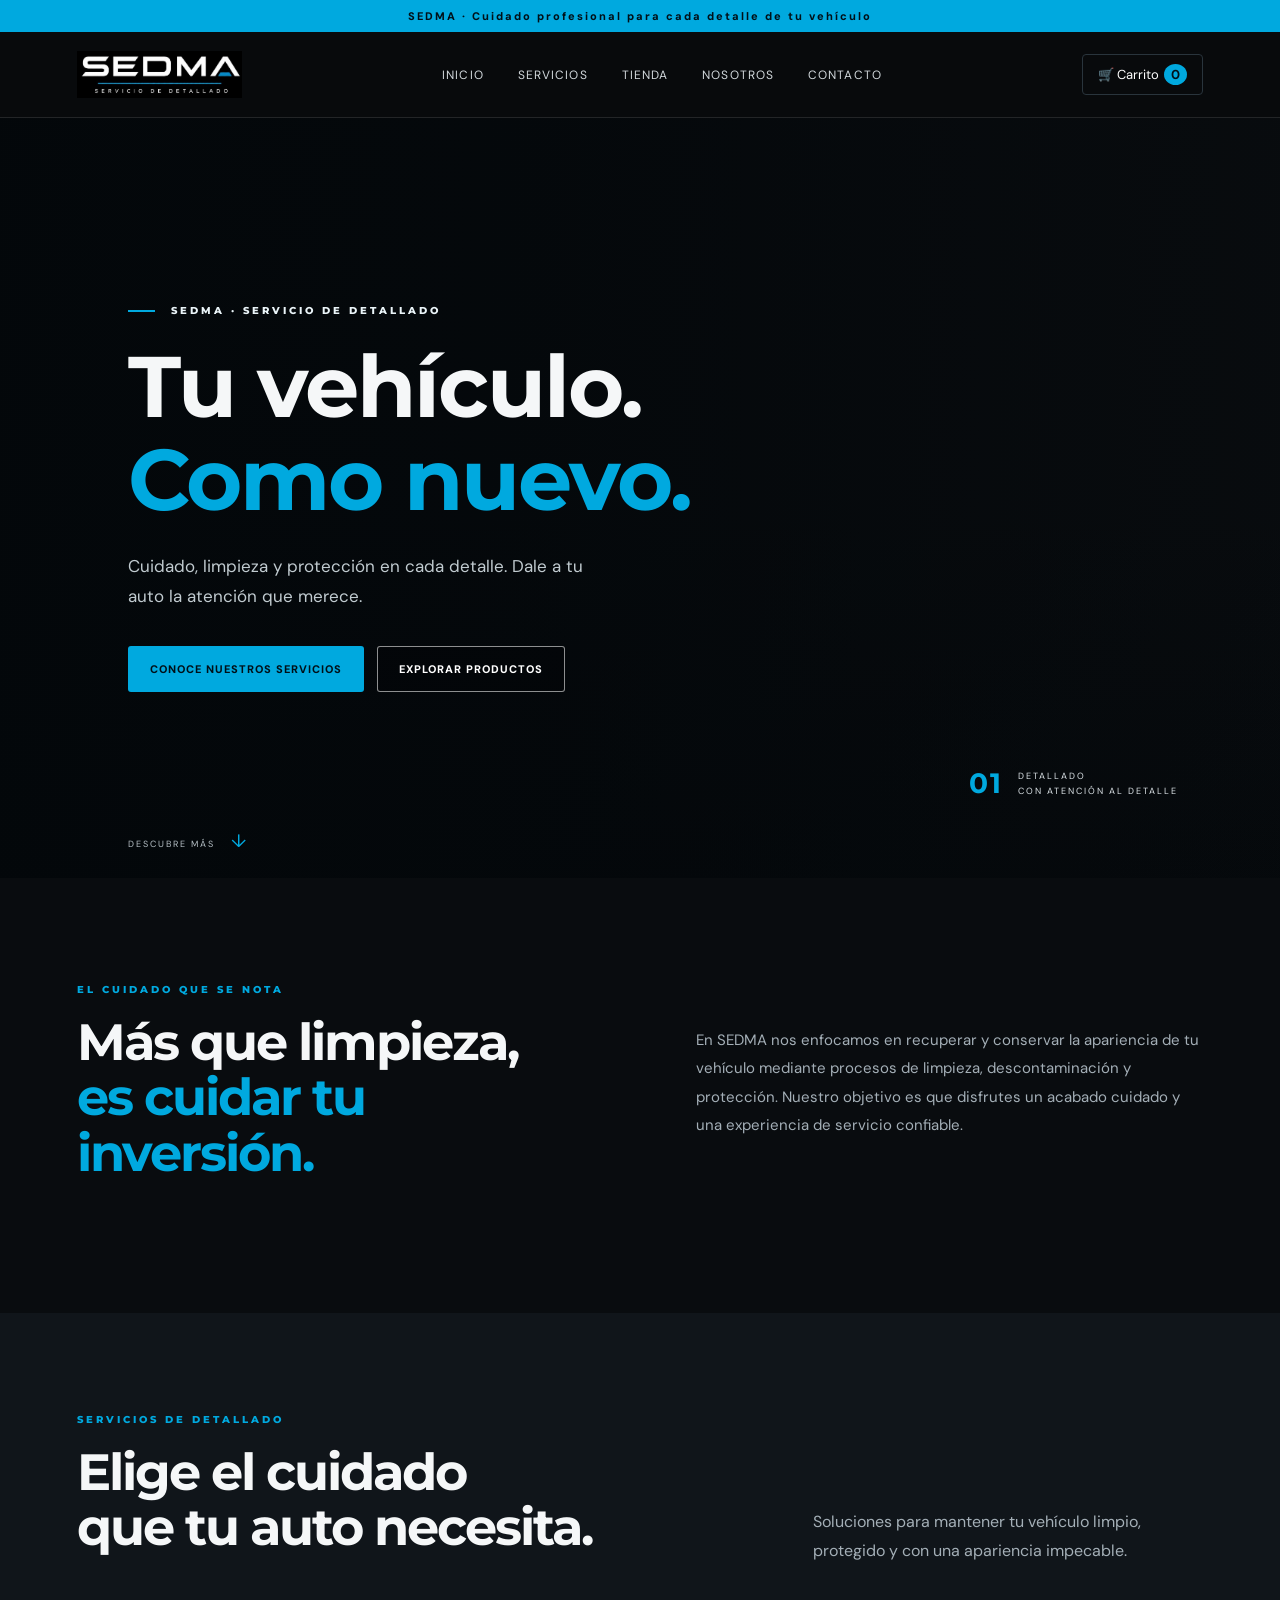
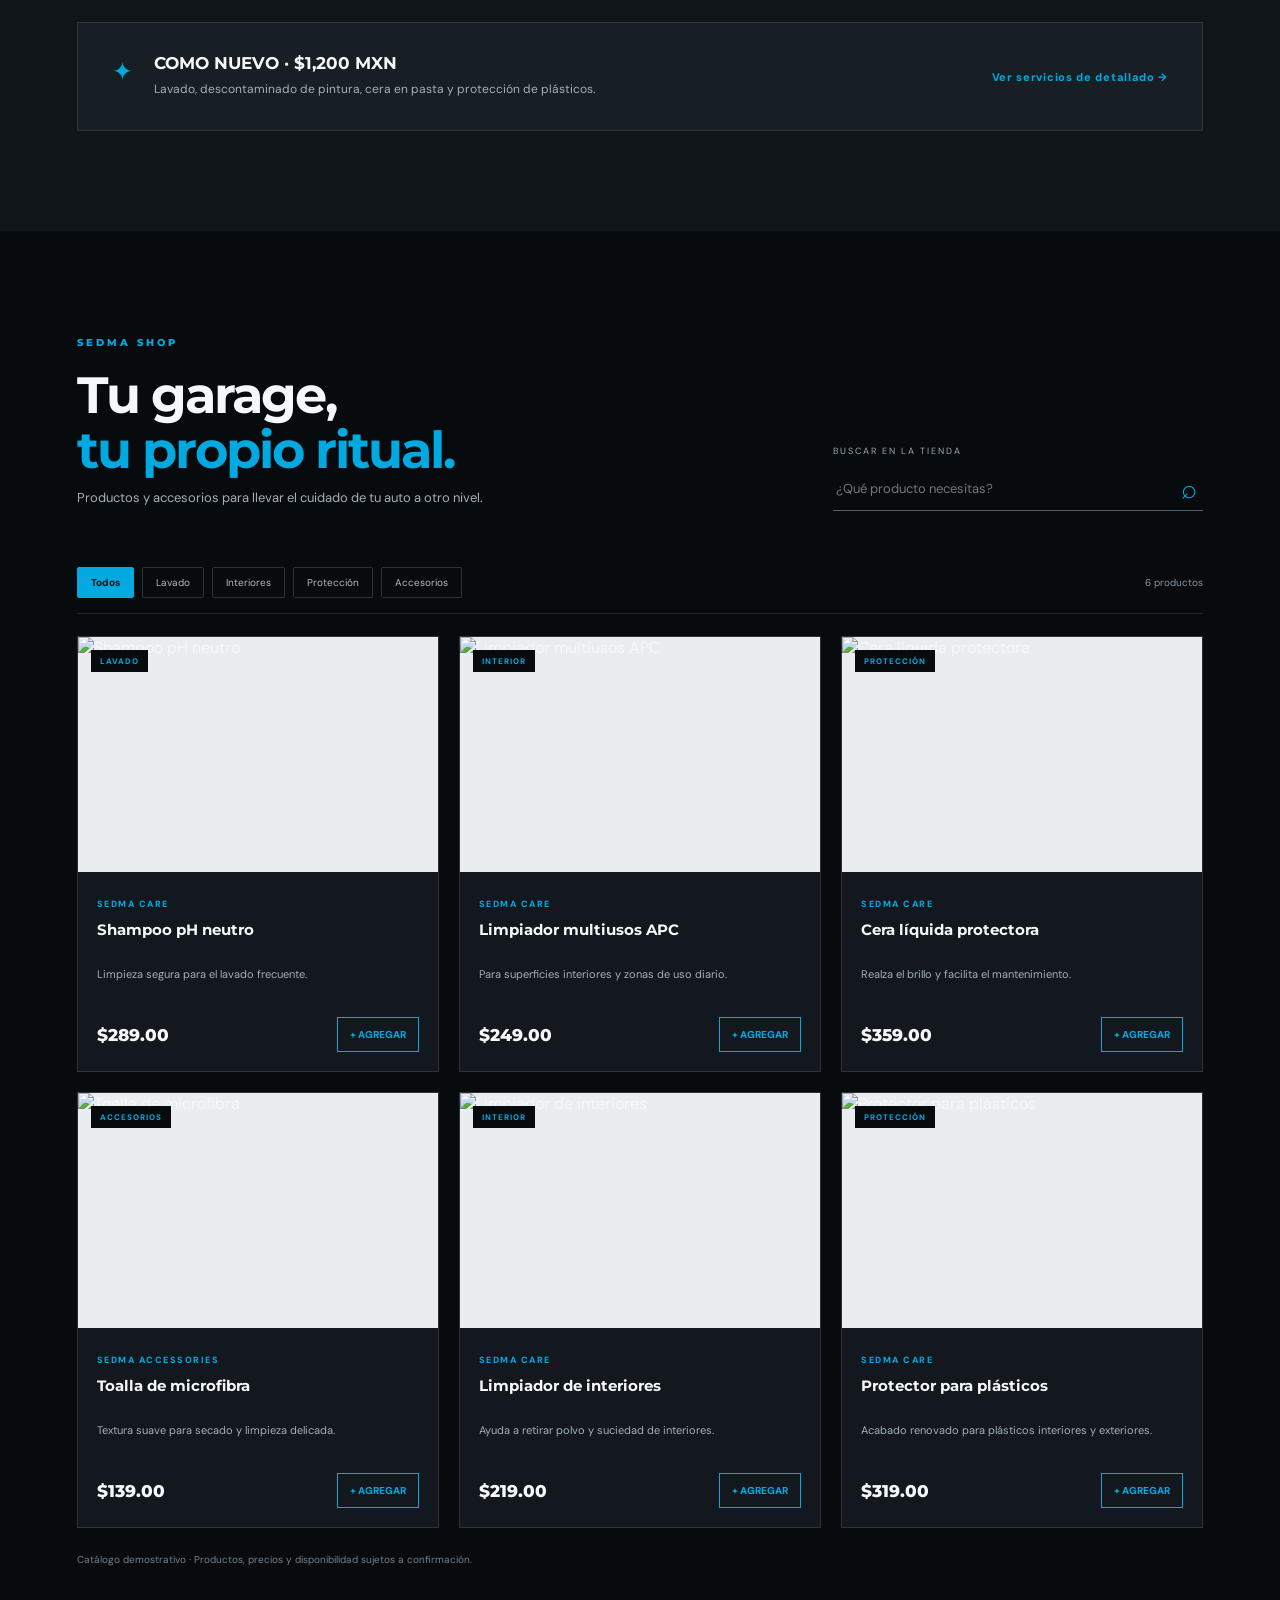
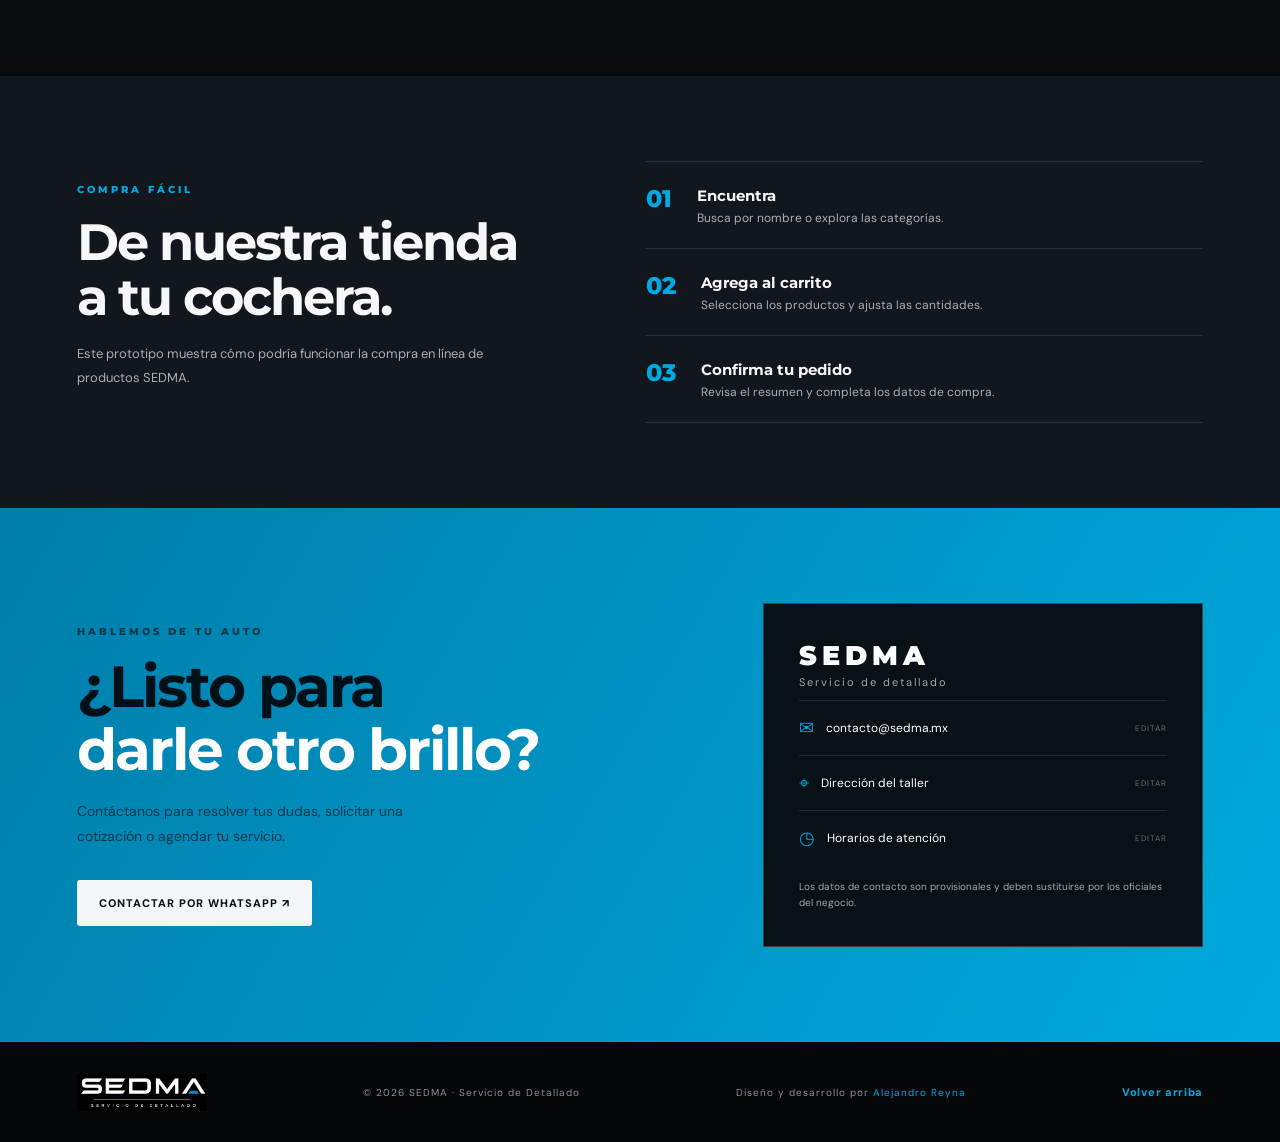
==== index.html @ 193d5938 "Edite el pie de pagina del index" ====
<!DOCTYPE html>
<html lang="es">
<head>
  <meta charset="UTF-8">
  <meta name="viewport" content="width=device-width, initial-scale=1.0">
  <meta name="description" content="SEDMA Servicio de Detallado. Cuidado profesional para tu vehículo y productos especializados para mantenerlo impecable.">
  <title>SEDMA | Servicio de Detallado</title>
  <link rel="preconnect" href="https://fonts.googleapis.com">
  <link rel="preconnect" href="https://fonts.gstatic.com" crossorigin>
  <link href="https://fonts.googleapis.com/css2?family=DM+Sans:wght@400;500;600;700&family=Montserrat:wght@400;500;600;700;800;900&display=swap" rel="stylesheet">
  <link rel="stylesheet" href="styles.css">
</head>
<body>
  <div class="announcement">SEDMA · Cuidado profesional para cada detalle de tu vehículo</div>
  <header class="site-header">
    <a class="brand" href="#inicio" aria-label="SEDMA inicio"><img src="assets/logo-sedma.jpg" alt="SEDMA Servicio de Detallado"></a>
    <button class="menu-toggle" id="menuToggle" aria-label="Abrir menú">☰</button>
    <nav id="mainNav">
      <a href="#inicio">Inicio</a><a href="servicios.html">Servicios</a><a href="#tienda">Tienda</a><a href="#nosotros">Nosotros</a><a href="#contacto">Contacto</a>
    </nav>
    <button class="cart-button" id="openCart" aria-label="Abrir carrito">🛒 <span>Carrito</span><b id="cartCount">0</b></button>
  </header>

  <main>
    <section class="hero" id="inicio">
      <div class="hero-shade"></div>
      <div class="hero-content">
        <p class="eyebrow"><span></span> SEDMA · SERVICIO DE DETALLADO</p>
        <h1>Tu vehículo.<br><em>Como nuevo.</em></h1>
        <p class="hero-copy">Cuidado, limpieza y protección en cada detalle. Dale a tu auto la atención que merece.</p>
        <div class="hero-actions"><a class="btn btn-blue" href="servicios.html">Conoce nuestros servicios</a><a class="btn btn-outline" href="#tienda">Explorar productos</a></div>
      </div>
      <div class="hero-note"><strong>01</strong><span>DETALLADO<br>CON ATENCIÓN AL DETALLE</span></div>
      <a class="scroll-cue" href="#nosotros">DESCUBRE MÁS <span>↓</span></a>
    </section>

    <section class="intro section-wrap" id="nosotros">
      <div><p class="eyebrow blue-text">EL CUIDADO QUE SE NOTA</p><h2>Más que limpieza,<br><em>es cuidar tu inversión.</em></h2></div>
      <p>En SEDMA nos enfocamos en recuperar y conservar la apariencia de tu vehículo mediante procesos de limpieza, descontaminación y protección. Nuestro objetivo es que disfrutes un acabado cuidado y una experiencia de servicio confiable.</p>
    </section>

    <section class="services-section" id="servicios-resumen">
      <div class="section-wrap">
        <div class="section-heading"><div><p class="eyebrow blue-text">SERVICIOS DE DETALLADO</p><h2>Elige el cuidado<br>que tu auto necesita.</h2></div><p>Soluciones para mantener tu vehículo limpio, protegido y con una apariencia impecable.</p></div>
        <div class="service-coming">
          <div><span class="mini-icon">✦</span><h3>COMO NUEVO · $1,200 MXN</h3><p>Lavado, descontaminado de pintura, cera en pasta y protección de plásticos.</p></div>
          <a href="servicios.html" class="text-link">Ver servicios de detallado <span>→</span></a>
        </div>
      </div>
    </section>

    <section class="shop-section" id="tienda">
      <div class="section-wrap">
        <div class="shop-heading"><div><p class="eyebrow blue-text">SEDMA SHOP</p><h2>Tu garage,<br><em>tu propio ritual.</em></h2><p>Productos y accesorios para llevar el cuidado de tu auto a otro nivel.</p></div><div class="shop-search"><label for="productSearch">BUSCAR EN LA TIENDA</label><div class="search-box"><input id="productSearch" type="search" placeholder="¿Qué producto necesitas?"><button id="searchBtn" aria-label="Buscar">⌕</button></div></div></div>
        <div class="shop-toolbar"><div class="category-tabs" id="categoryTabs"><button class="active" data-category="Todos">Todos</button><button data-category="Lavado">Lavado</button><button data-category="Interior">Interiores</button><button data-category="Protección">Protección</button><button data-category="Accesorios">Accesorios</button></div><span id="resultCount">6 productos</span></div>
        <div class="product-grid" id="productGrid"></div>
        <div class="shop-footnote">Catálogo demostrativo · Productos, precios y disponibilidad sujetos a confirmación.</div>
      </div>
    </section>

    <section class="process-section">
      <div class="section-wrap process-inner">
        <div><p class="eyebrow blue-text">COMPRA FÁCIL</p><h2>De nuestra tienda<br>a tu cochera.</h2><p class="muted">Este prototipo muestra cómo podría funcionar la compra en línea de productos SEDMA.</p></div>
        <div class="steps">
          <div class="step"><b>01</b><div><h3>Encuentra</h3><p>Busca por nombre o explora las categorías.</p></div></div>
          <div class="step"><b>02</b><div><h3>Agrega al carrito</h3><p>Selecciona los productos y ajusta las cantidades.</p></div></div>
          <div class="step"><b>03</b><div><h3>Confirma tu pedido</h3><p>Revisa el resumen y completa los datos de compra.</p></div></div>
        </div>
      </div>
    </section>

    <section class="contact-section" id="contacto">
      <div class="section-wrap contact-grid">
        <div><p class="eyebrow">HABLEMOS DE TU AUTO</p><h2>¿Listo para<br><em>darle otro brillo?</em></h2><p>Contáctanos para resolver tus dudas, solicitar una cotización o agendar tu servicio.</p><a class="btn btn-light" href="https://wa.me/" target="_blank" rel="noopener">Contactar por WhatsApp ↗</a></div>
        <div class="contact-card"><h3>SEDMA</h3><p>Servicio de detallado</p><div class="contact-line"><span>✉</span> contacto@sedma.mx <small>EDITAR</small></div><div class="contact-line"><span>⌖</span> Dirección del taller <small>EDITAR</small></div><div class="contact-line"><span>◷</span> Horarios de atención <small>EDITAR</small></div><p class="contact-hint">Los datos de contacto son provisionales y deben sustituirse por los oficiales del negocio.</p></div>
      </div>
    </section>
  </main>

  <footer>
    <img src="assets/logo-sedma.jpg" alt="SEDMA">
    <span>© 2026 SEDMA · Servicio de Detallado</span>
    <span class="footer-note" >Diseño y desarrollo por <a href="https://github.com/Alex-Devs-slw" target="_blank" rel="noopener">Alejandro Reyna</a></span>
    <a href="#inicio" class="back-to-top">Volver arriba</a>
  </footer>

  <div class="drawer-backdrop" id="drawerBackdrop"></div>
  <aside class="cart-drawer" id="cartDrawer" aria-label="Carrito de compras">
    <div class="drawer-head"><div><p class="eyebrow blue-text">SEDMA SHOP</p><h2>Tu carrito <span id="drawerCount">(0)</span></h2></div><button id="closeCart" class="close-btn" aria-label="Cerrar">×</button></div>
    <div id="cartItems" class="cart-items"><div class="empty-cart">Tu carrito está vacío.<br><span>Agrega productos para comenzar.</span></div></div>
    <div class="cart-summary"><div><span>Subtotal</span><strong id="cartSubtotal">$0.00</strong></div><small>Envío e impuestos se calculan al confirmar el pedido.</small><button class="btn btn-blue checkout-btn" id="checkoutBtn" disabled>Continuar compra →</button><p class="demo-note">Simulación de compra: no se realiza ningún cobro.</p></div>
  </aside>

  <div class="modal-backdrop" id="checkoutBackdrop">
    <div class="checkout-modal">
      <button class="close-btn modal-close" id="closeCheckout" aria-label="Cerrar">×</button>
      <p class="eyebrow blue-text">ÚLTIMO PASO</p><h2>Finalizar pedido</h2><p class="muted">Completa tus datos para generar una orden de demostración.</p>
      <form id="checkoutForm">
        <label>Nombre completo<input name="name" required placeholder="Tu nombre"></label>
        <label>Correo electrónico<input name="email" type="email" required placeholder="correo@ejemplo.com"></label>
        <label>Teléfono<input name="phone" type="tel" required placeholder="10 dígitos"></label>
        <label>Entrega<select name="delivery"><option>Recoger en taller</option><option>Envío a domicilio (por cotizar)</option></select></label>
        <div class="checkout-total"><span>Total estimado</span><strong id="checkoutTotal">$0.00</strong></div>
        <button class="btn btn-blue full-btn" type="submit">Generar pedido de prueba</button>
      </form>
    </div>
  </div>
  <div class="toast" id="toast" role="status"></div>
  <script src="app.js"></script>
</body>
</html>
---- styles.css ----
:root{--black:#07090b;--panel:#11161b;--panel2:#171e25;--blue:#00a9df;--blue2:#008fc3;--white:#f5f7f8;--muted:#a4afb7;--line:rgba(255,255,255,.11);--font:'DM Sans',sans-serif;--display:'Montserrat',sans-serif}
*{box-sizing:border-box}html{scroll-behavior:smooth;scroll-padding-top:90px}body{margin:0;background:#090c0f;color:var(--white);font-family:var(--font)}a{color:inherit;text-decoration:none}button,input,select{font:inherit}.announcement{text-align:center;background:var(--blue);color:#001018;font-size:11px;letter-spacing:2px;font-weight:800;padding:9px 12px}.site-header{height:86px;padding:0 clamp(20px,6vw,90px);display:flex;align-items:center;justify-content:space-between;background:#080a0c;position:sticky;top:0;z-index:20;border-bottom:1px solid var(--line)}.brand img{width:165px;display:block}.site-header nav{display:flex;gap:34px;align-items:center}.site-header nav a{font-size:12px;letter-spacing:1.1px;text-transform:uppercase;color:#d2d8dc;transition:.2s}.site-header nav a:hover{color:var(--blue)}.cart-button{border:1px solid #29343c;background:transparent;color:white;padding:11px 15px;border-radius:4px;cursor:pointer;font-size:13px}.cart-button b{background:var(--blue);color:#001018;border-radius:50%;padding:2px 7px;margin-left:5px}.menu-toggle{display:none;background:none;border:0;color:white;font-size:25px}.hero{min-height:650px;height:min(760px,calc(100vh - 110px));position:relative;display:flex;align-items:center;padding:70px clamp(24px,10vw,150px);background:#090c0f url('https://images.unsplash.com/photo-1503376780353-7e6692767b70?auto=format&fit=crop&w=2200&q=90') center 58%/cover no-repeat}.hero-shade{position:absolute;inset:0;background:linear-gradient(90deg,rgba(3,7,10,.96) 0%,rgba(3,7,10,.78) 42%,rgba(3,7,10,.15) 100%),linear-gradient(0deg,rgba(3,7,10,.5),transparent 50%)}.hero-content{position:relative;max-width:680px}.eyebrow{font-family:var(--display);font-size:10px;letter-spacing:3px;font-weight:800;color:#eaf4f8}.eyebrow span{display:inline-block;width:27px;height:2px;background:var(--blue);vertical-align:middle;margin-right:10px}.blue-text{color:var(--blue)}h1,h2,h3,h4,p{margin-top:0}h1,h2{font-family:var(--display);letter-spacing:-2px;line-height:1.08}h1{font-size:clamp(48px,7vw,86px);margin:24px 0}h1 em,h2 em{font-style:normal;color:var(--blue)}.hero-copy{font-size:17px;line-height:1.8;color:#c1cbd0;max-width:470px}.hero-actions{display:flex;gap:13px;margin-top:34px;flex-wrap:wrap}.btn{display:inline-flex;align-items:center;justify-content:center;gap:15px;padding:15px 21px;border:1px solid transparent;border-radius:3px;font-weight:800;font-size:11px;letter-spacing:1px;text-transform:uppercase;cursor:pointer;transition:.2s}.btn-blue{background:var(--blue);color:#001018}.btn-blue:hover{background:#39c5f0;transform:translateY(-2px)}.btn-outline{border-color:rgba(255,255,255,.55);color:white;background:rgba(0,0,0,.15)}.btn-outline:hover{border-color:var(--blue);color:var(--blue)}.hero-note{position:absolute;right:8%;bottom:70px;display:flex;gap:15px;align-items:center;color:#dbe2e6;font-size:9px;line-height:1.7;letter-spacing:2px}.hero-note strong{font-family:var(--display);font-size:28px;color:var(--blue)}.scroll-cue{position:absolute;bottom:25px;left:clamp(24px,10vw,150px);font-size:9px;letter-spacing:2px;color:#b6c0c6}.scroll-cue span{color:var(--blue);font-size:18px;margin-left:12px}.section-wrap{width:min(1180px,88%);margin:auto}.intro{display:grid;grid-template-columns:1fr 1fr;gap:10%;padding:105px 0 115px;align-items:center}.intro h2,.section-heading h2,.shop-heading h2,.process-inner h2,.contact-section h2{font-size:clamp(34px,4vw,52px);margin:18px 0}.intro>p{color:var(--muted);line-height:1.9;font-size:15px;max-width:520px}.services-section{background:#10151a;padding:100px 0}.section-heading{display:flex;justify-content:space-between;align-items:end;margin-bottom:50px;gap:30px}.section-heading>p{color:var(--muted);line-height:1.8;max-width:390px;margin-bottom:7px}
.service-feature{
    display:grid;
    grid-template-columns:1.03fr .97fr;
    background:#080b0e;
    border:1px solid var(--line);
    min-height:540px; 
    margin-bottom: 20px;
}

.service-photo{position:relative;min-height:500px;overflow:hidden}.service-photo img{width:100%;height:100%;object-fit:cover;position:absolute;inset:0;filter:brightness(.78)}.photo-tag{position:absolute;top:25px;left:25px;background:var(--blue);color:#001018;padding:9px 12px;font-size:9px;font-weight:900;letter-spacing:1.5px}.service-info{padding:clamp(28px,4vw,55px)}.service-topline{display:flex;justify-content:space-between;align-items:center}.pill{border:1px solid rgba(0,169,223,.5);color:var(--blue);padding:7px 10px;font-size:9px;letter-spacing:1.5px}.service-number{font-size:10px;color:#68757e;letter-spacing:1px}.service-info h3{font-family:var(--display);font-size:30px;margin:27px 0 5px}.service-info h3 span{font-size:20px}
.price{
    font-family:var(--display);
    font-size:35px;
    font-weight:800;
    color:var(--blue)
}
.price-note{
    font-family:var(--display);
    font-size:30px;
    font-weight:800;
    color:#87CEEB;
}
.price small{
    font:600 12px var(--font);
    color:#b5c0c6
}

.linea-color {
    border: none;
    height: 3px;
    background-color: #38BDF8;
    width: 75%;
}
.linea-color-ceramico {
    border: none;
    height: 3px;
    background-color: #38BDF8;
    width: 41%;
}
.linea-color-essential {
    border: none;
    height: 3px;
    background-color: #38BDF8;
    width: 75.5%;
}
.back-to-top{
    color:var(--blue);
    font-size: 11px;
    font-weight: 800;
    letter-spacing: .7px;
    white-space: nowrap;
}
.service-desc{color:var(--muted);font-size:13px;line-height:1.8;margin:20px 0 26px}.service-info h4{font-size:10px;letter-spacing:2px;margin-bottom:15px}.included{padding:0;list-style:none;display:grid;grid-template-columns:1fr 1fr;gap:12px 18px}.included li{font-size:12px;color:#d4dce0;line-height:1.5}.included li:before{content:'✓';color:var(--blue);font-weight:900;margin-right:9px}.service-result{display:flex;gap:12px;border-top:1px solid var(--line);border-bottom:1px solid var(--line);padding:17px 0;margin:24px 0}.service-result>span{color:var(--blue);font-size:20px}.service-result p{font-size:12px;line-height:1.7;color:#b6c0c6;margin:0}.service-info>.btn{width:100%}.service-coming{display:flex;align-items:center;justify-content:space-between;gap:25px;padding:30px 34px;margin-top:20px;background:#171e24;border:1px solid var(--line)}.service-coming>div{position:relative;padding-left:42px}.mini-icon{position:absolute;left:0;top:2px;color:var(--blue);font-size:25px}.service-coming h3{font:700 17px var(--display);margin:0 0 7px}.service-coming p{font-size:12px;color:var(--muted);margin:0;line-height:1.6}.text-link{color:var(--blue);font-size:11px;font-weight:800;letter-spacing:.7px;white-space:nowrap}.shop-section{padding:105px 0 110px;background:#080b0e}.shop-heading{display:flex;justify-content:space-between;align-items:end;gap:35px}.shop-heading h2{margin-bottom:12px}.shop-heading>div:first-child>p:last-child{color:var(--muted);font-size:13px}.shop-search{width:min(370px,100%);margin-bottom:8px}.shop-search label{font-size:9px;letter-spacing:2px;color:#9caab2;display:block;margin-bottom:10px}.search-box{display:flex;border-bottom:1px solid #52616a}.search-box input{flex:1;background:transparent;border:0;outline:0;color:white;padding:13px 3px;font-size:13px}.search-box button{border:0;background:none;color:var(--blue);font-size:27px;cursor:pointer}.shop-toolbar{display:flex;align-items:center;justify-content:space-between;margin:48px 0 22px;border-bottom:1px solid var(--line);padding-bottom:15px}.category-tabs{display:flex;gap:8px;flex-wrap:wrap}.category-tabs button{background:transparent;border:1px solid #28343c;color:#aeb9bf;padding:8px 13px;border-radius:2px;font-size:10px;cursor:pointer}.category-tabs button.active,.category-tabs button:hover{background:var(--blue);border-color:var(--blue);color:#001018;font-weight:800}.shop-toolbar>span{font-size:10px;color:#89959d}.product-grid{display:grid;grid-template-columns:repeat(3,1fr);gap:20px}.product-card{background:#12181e;border:1px solid var(--line);transition:.25s;min-width:0}.product-card:hover{transform:translateY(-5px);border-color:rgba(0,169,223,.6)}.product-image{height:235px;background:#e9edef;position:relative;overflow:hidden;display:flex;align-items:center;justify-content:center}.product-image img{width:100%;height:100%;object-fit:cover;transition:.3s}.product-card:hover .product-image img{transform:scale(1.04)}.product-category{position:absolute;top:13px;left:13px;background:#080b0e;color:var(--blue);padding:6px 9px;font-size:8px;font-weight:800;letter-spacing:1px}.product-info{padding:19px}.product-brand{color:var(--blue);font-size:9px;letter-spacing:1.5px;font-weight:800}.product-info h3{font:700 15px var(--display);margin:8px 0;min-height:38px}.product-info p{font-size:11px;color:var(--muted);line-height:1.6;min-height:35px}.product-bottom{display:flex;justify-content:space-between;align-items:center;gap:10px;margin-top:16px}.product-price{font-family:var(--display);font-size:17px;font-weight:800}.add-btn{border:1px solid var(--blue);background:transparent;color:var(--blue);font-size:10px;font-weight:800;padding:10px 12px;cursor:pointer}.add-btn:hover{background:var(--blue);color:#001018}.shop-footnote{font-size:10px;color:#73818a;margin-top:25px}.no-results{grid-column:1/-1;padding:50px;text-align:center;color:var(--muted);border:1px dashed #39464f}.process-section{background:#11171d;padding:85px 0}.process-inner{display:grid;grid-template-columns:.9fr 1.1fr;gap:10%;align-items:center}.muted{color:var(--muted);font-size:13px;line-height:1.8}.steps{border-top:1px solid var(--line)}.step{display:flex;gap:25px;padding:22px 0;border-bottom:1px solid var(--line)}.step>b{font:800 24px var(--display);color:var(--blue)}.step h3{font:700 15px var(--display);margin:2px 0 5px}.step p{font-size:12px;color:var(--muted);margin:0}.contact-section{padding:95px 0;background:linear-gradient(120deg,#007eaa,#00a9df);color:#001018}.contact-grid{display:grid;grid-template-columns:1fr .8fr;gap:12%;align-items:center}.contact-section .eyebrow{color:#00364a}.contact-section h2{font-size:clamp(38px,5vw,58px)}.contact-section h2 em{color:white}.contact-section>div>div:first-child>p:not(.eyebrow){max-width:390px;line-height:1.8;font-size:14px;color:#06384a}.btn-light{background:#f3f7f8;color:#071116;margin-top:16px}.contact-card{background:#071116;color:white;padding:35px;border:1px solid rgba(255,255,255,.2)}.contact-card h3{font:900 27px var(--display);letter-spacing:5px;margin-bottom:3px}.contact-card>p{color:#9daab1;font-size:11px;letter-spacing:2px}.contact-line{display:flex;align-items:center;gap:12px;padding:15px 0;border-top:1px solid var(--line);font-size:12px}.contact-line span{color:var(--blue);font-size:18px}.contact-line small{margin-left:auto;color:#60717b;font-size:8px;letter-spacing:1px}.contact-hint{font-size:10px!important;line-height:1.6;letter-spacing:0!important;margin:14px 0 0}footer{min-height:100px;display:flex;align-items:center;justify-content:space-between;gap:20px;padding:20px 6%;background:#050709;color:#87939a;font-size:10px;letter-spacing:1px}footer img{width:130px}footer a{color:var(--blue)}.drawer-backdrop,.modal-backdrop{position:fixed;inset:0;background:rgba(0,0,0,.68);z-index:40;opacity:0;visibility:hidden;transition:.25s}.drawer-backdrop.show,.modal-backdrop.show{opacity:1;visibility:visible}.cart-drawer{position:fixed;z-index:41;right:0;top:0;height:100%;width:min(440px,100%);background:#0d1217;transform:translateX(105%);transition:.3s;display:flex;flex-direction:column;padding:30px}.cart-drawer.open{transform:translateX(0)}.drawer-head{display:flex;justify-content:space-between;align-items:center;border-bottom:1px solid var(--line);padding-bottom:20px}.drawer-head .eyebrow{margin-bottom:8px}.drawer-head h2,.checkout-modal h2{font:800 27px var(--display);margin:0}.drawer-head h2 span{font:400 13px var(--font);color:var(--muted)}.close-btn{background:none;border:0;color:white;font-size:30px;cursor:pointer}.cart-items{overflow:auto;flex:1}.empty-cart{text-align:center;color:#d9e0e4;padding:75px 10px;line-height:2}.empty-cart span{font-size:12px;color:var(--muted)}.cart-row{display:grid;grid-template-columns:65px 1fr auto;gap:13px;align-items:center;padding:17px 0;border-bottom:1px solid var(--line)}.cart-row img{width:65px;height:65px;object-fit:cover;background:#e9edef}.cart-row h4{font-size:12px;margin:0 0 5px}.cart-row small{color:var(--blue);font-size:11px}.qty-controls{display:flex;align-items:center;gap:8px;margin-top:8px}.qty-controls button{width:23px;height:23px;background:#1b252d;border:0;color:white;cursor:pointer}.remove-item{background:none;border:0;color:#83919a;cursor:pointer;font-size:17px}.cart-summary{border-top:1px solid var(--line);padding-top:20px}.cart-summary>div,.checkout-total{display:flex;justify-content:space-between;font-size:13px}.cart-summary>div strong,.checkout-total strong{font:800 20px var(--display);color:var(--blue)}.cart-summary>small{display:block;color:#7e8a92;font-size:10px;margin:10px 0 18px}.checkout-btn{width:100%}.checkout-btn:disabled{opacity:.35;cursor:not-allowed}.demo-note{text-align:center;color:#6f7d85;font-size:9px;margin:12px 0 0}.modal-backdrop{z-index:50;display:grid;place-items:center;padding:20px}.checkout-modal{position:relative;width:min(480px,100%);background:#10171d;padding:35px;border:1px solid var(--line);max-height:90vh;overflow:auto}.modal-close{position:absolute;right:20px;top:15px}.checkout-modal>.eyebrow{margin:0 0 10px}.checkout-modal h2{margin-bottom:10px}.checkout-modal form{margin-top:25px}.checkout-modal label{display:block;font-size:11px;color:#b9c3c9;margin-bottom:14px}.checkout-modal input,.checkout-modal select{display:block;width:100%;margin-top:7px;padding:12px;background:#080c10;border:1px solid #303c44;color:white;outline:none}.checkout-total{border-top:1px solid var(--line);padding:18px 0;margin-top:20px}.full-btn{width:100%}.toast{position:fixed;z-index:70;bottom:25px;left:50%;transform:translate(-50%,20px);background:var(--blue);color:#001018;padding:13px 20px;font-size:12px;font-weight:800;opacity:0;pointer-events:none;transition:.25s}.toast.show{opacity:1;transform:translate(-50%,0)}

@media(max-width:850px){.site-header{padding:0 5%;height:75px}.brand img{width:135px}.site-header nav{gap:17px}.site-header nav a{font-size:10px}.cart-button{padding:9px}.hero{min-height:600px}.intro{gap:5%}.service-feature{grid-template-columns:1fr}.service-photo{min-height:360px}.product-grid{grid-template-columns:repeat(2,1fr)}.process-inner{gap:5%}.contact-grid{gap:6%}}
@media(max-width:620px){.announcement{font-size:9px;letter-spacing:1px}.site-header{height:68px}.menu-toggle{display:block;margin-left:auto;margin-right:12px}.site-header nav{display:none;position:absolute;top:68px;left:0;right:0;background:#080b0e;padding:20px 6%;border-bottom:1px solid var(--line);flex-direction:column;align-items:flex-start;gap:20px}.site-header nav.open{display:flex}.site-header nav a{font-size:12px}.cart-button span{display:none}.cart-button{font-size:16px}.hero{height:620px;min-height:0;padding:50px 7%;background-position:60% center}.hero-shade{background:linear-gradient(90deg,rgba(3,7,10,.93),rgba(3,7,10,.55)),linear-gradient(0deg,rgba(3,7,10,.5),transparent)}h1{font-size:55px}.hero-copy{font-size:14px}.hero-note{right:7%;bottom:55px}.scroll-cue{left:7%;bottom:20px}.section-wrap{width:88%}.intro{grid-template-columns:1fr;padding:75px 0;gap:15px}.intro h2,.section-heading h2,.shop-heading h2,.process-inner h2{font-size:37px}.intro>p{font-size:13px}.services-section{padding:75px 0}.section-heading{display:block;margin-bottom:30px}.section-heading>p{font-size:13px}.service-photo{min-height:260px}.service-info{padding:25px 20px}.service-info h3{font-size:25px}.included{grid-template-columns:1fr;gap:10px}.service-coming{display:block;padding:24px 20px}.service-coming .text-link{display:inline-block;margin:18px 0 0 42px}.shop-section{padding:75px 0}.shop-heading{display:block}.shop-search{margin-top:28px}.shop-toolbar{display:block;margin-top:35px}.category-tabs{gap:6px}.category-tabs button{padding:8px 10px}.shop-toolbar>span{display:block;margin-top:15px}.product-grid{grid-template-columns:1fr 1fr;gap:10px}.product-image{height:160px}.product-info{padding:12px}.product-info h3{font-size:12px;min-height:48px}.product-info p{font-size:10px;min-height:45px}.product-bottom{display:block}.product-price{display:block;margin-bottom:10px}.add-btn{width:100%;padding:9px 5px}.process-section{padding:70px 0}.process-inner{grid-template-columns:1fr;gap:25px}.contact-section{padding:75px 0}.contact-grid{grid-template-columns:1fr;gap:35px}.contact-card{padding:25px 20px}footer{flex-wrap:wrap;justify-content:center;text-align:center;padding:25px}footer img{width:115px}footer span{width:100%;order:3}.cart-drawer{padding:22px}.checkout-modal{padding:28px 22px}}

/* ===== Video controlado por scroll (servicios.html) ===== */
.site-header nav a.active{color:var(--blue)}
.scrollvideo{--sv-length:420vh;--header-h:86px;position:relative;height:var(--sv-length);background:#06090c}
.sv-stage{position:sticky;top:var(--header-h);height:calc(100vh - var(--header-h));height:calc(100svh - var(--header-h));overflow:hidden;background:#06090c url('https://images.unsplash.com/photo-1607860108855-64acf2078ed9?auto=format&fit=crop&w=2000&q=85') center/cover no-repeat}
.sv-video{position:absolute;inset:0;width:100%;height:100%;object-fit:cover}
.sv-novideo .sv-video{display:none}
.sv-shade{position:absolute;inset:0;background:linear-gradient(90deg,rgba(3,7,10,.9),rgba(3,7,10,.2) 70%),linear-gradient(0deg,rgba(3,7,10,.7),transparent 45%)}
.sv-copy{position:absolute;left:clamp(24px,10vw,150px);right:clamp(24px,10vw,150px);bottom:clamp(70px,13vh,130px);height:300px}
.sv-caption{position:absolute;left:0;bottom:0;max-width:560px;opacity:0;transform:translateY(24px);transition:opacity .5s,transform .5s;pointer-events:none}
.sv-caption.on{opacity:1;transform:none}
.sv-caption b{font:800 11px var(--display);letter-spacing:3px;color:var(--blue)}
.sv-caption h2{font-size:clamp(34px,5vw,64px);margin:14px 0}
.sv-caption h2 em{font-style:normal;color:var(--blue)}
.sv-caption p{max-width:440px;margin:0;font-size:15px;line-height:1.7;color:#c1cbd0}
.sv-hint{position:absolute;right:clamp(24px,8vw,120px);bottom:34px;font-size:9px;letter-spacing:2px;color:#b6c0c6;transition:opacity .3s}
.sv-hint span{color:var(--blue);font-size:18px;margin-left:10px}
.sv-started .sv-hint{opacity:0}
.sv-progress{position:absolute;left:0;right:0;bottom:0;height:3px;background:rgba(255,255,255,.12)}
.sv-progress i{display:block;height:100%;width:0;background:var(--blue)}
.sv-static{height:auto}.sv-static .sv-stage{position:relative;top:0;height:70vh}.sv-static .sv-caption:first-child{opacity:1;transform:none}.sv-static .sv-hint,.sv-static .sv-progress{display:none}
@media(max-width:850px){.scrollvideo{--header-h:75px}}
@media(max-width:620px){.scrollvideo{--header-h:68px;--sv-length:360vh}.sv-copy{left:7%;right:7%;height:340px}.sv-caption p{font-size:13px}.sv-hint{left:7%;right:auto;bottom:24px}}
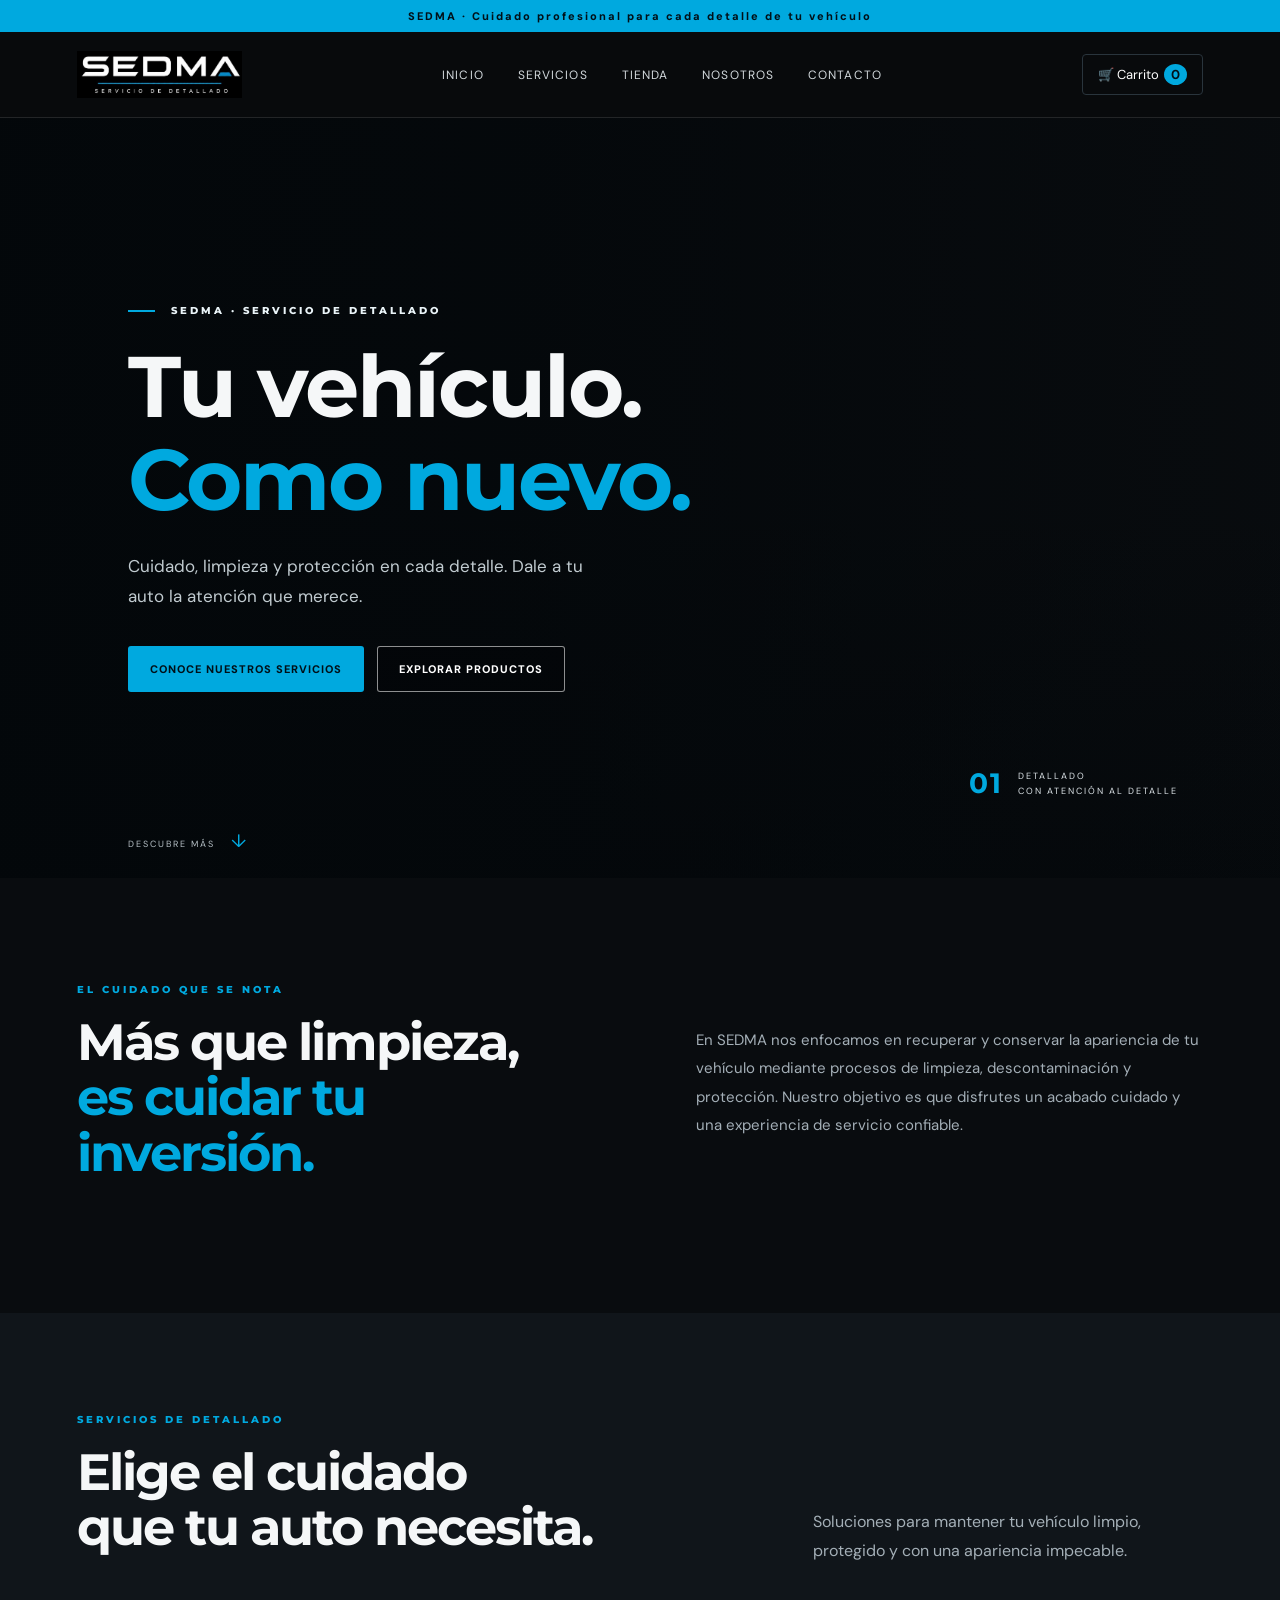
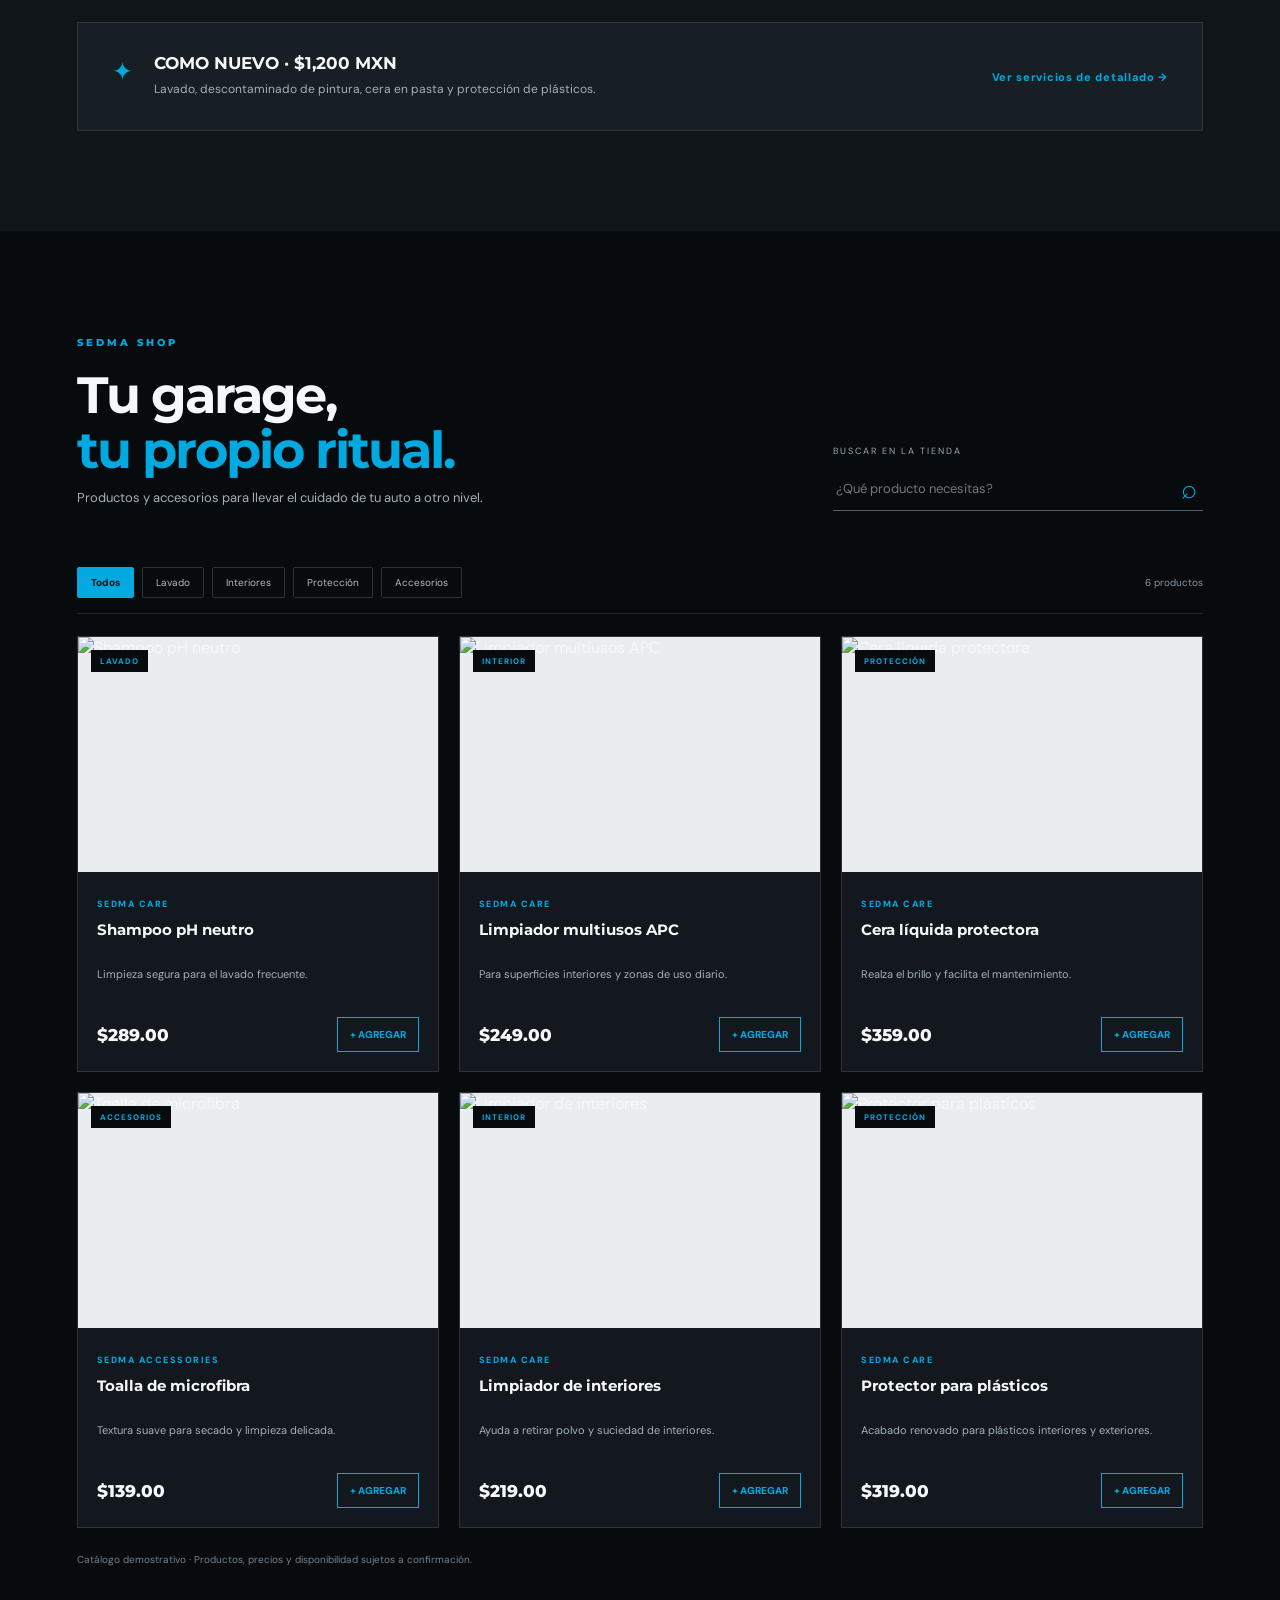
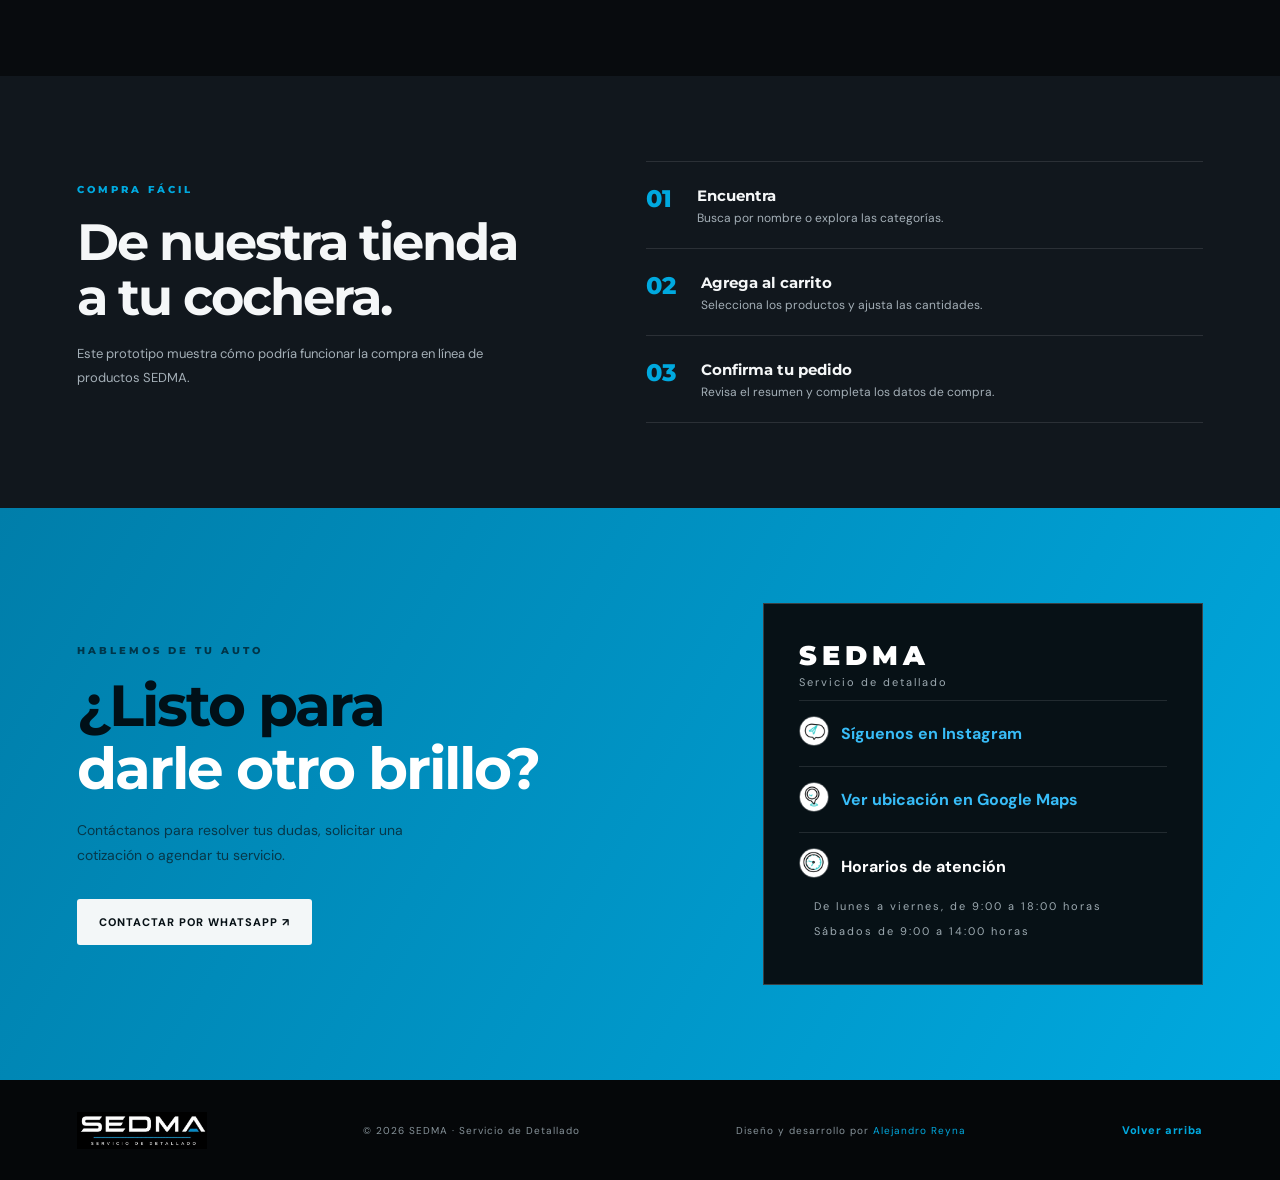
==== commit 5062055a: "Modifique la tarjeta de contacto del index" ====
--- a/index.html
+++ b/index.html
@@ -71,8 +71,8 @@
 
     <section class="contact-section" id="contacto">
       <div class="section-wrap contact-grid">
-        <div><p class="eyebrow">HABLEMOS DE TU AUTO</p><h2>¿Listo para<br><em>darle otro brillo?</em></h2><p>Contáctanos para resolver tus dudas, solicitar una cotización o agendar tu servicio.</p><a class="btn btn-light" href="https://wa.me/" target="_blank" rel="noopener">Contactar por WhatsApp ↗</a></div>
-        <div class="contact-card"><h3>SEDMA</h3><p>Servicio de detallado</p><div class="contact-line"><span>✉</span> contacto@sedma.mx <small>EDITAR</small></div><div class="contact-line"><span>⌖</span> Dirección del taller <small>EDITAR</small></div><div class="contact-line"><span>◷</span> Horarios de atención <small>EDITAR</small></div><p class="contact-hint">Los datos de contacto son provisionales y deben sustituirse por los oficiales del negocio.</p></div>
+        <div><p class="eyebrow">HABLEMOS DE TU AUTO</p><h2>¿Listo para<br><em>darle otro brillo?</em></h2><p>Contáctanos para resolver tus dudas, solicitar una cotización o agendar tu servicio.</p><a class="btn btn-light" href="https://wa.me/528446093020?text=Hola,%20quisiera%20cotizar%20un%20servicio%20de%20detallado%20automotriz." target="_blank" rel="noopener">Contactar por WhatsApp ↗</a></div>
+        <div class="contact-card"><h3>SEDMA</h3><p>Servicio de detallado</p><div class="contact-line-link"><span><img class="social-icon" src="assets/insta-icon-animado.gif" alt="Instagram"></span> <a href="https://www.instagram.com/sedma.detail/" target="_blank" rel="noopener noreferrer">Síguenos en Instagram</a></div><div class="contact-line-link"><span><img class="social-icon" src="assets/ubicacion.gif" alt="Ubicación"></span> <a href="https://www.google.com/maps/place/Vonixx+Suc.+Saltillo/@25.3994829,-100.9940993,17z/data=!3m1!4b1!4m6!3m5!1s0x868873ed09df56c3:0xa2b7a4e3cc92ff21!8m2!3d25.3994781!4d-100.9915244!16s%2Fg%2F11mlzv8bcf?entry=ttu&g_ep=EgoyMDI2MTExNy4wIKXMDSoASAFQAw%3D%3D" target="_blank" rel="noopener noreferrer">Ver ubicación en Google Maps </a></div><div class="contact-line"><span><img class="social-icon" src="assets/horario.gif" alt="Horarios"></span> Horarios de atención </div><p class="info-horario">De lunes a viernes, de 9:00 a 18:00 horas</p><p class="info-horario">Sábados de 9:00 a 14:00 horas</p></div>
       </div>
     </section>
   </main>
--- a/styles.css
+++ b/styles.css
@@ -1,5 +1,19 @@
  :root{--black:#07090b;--panel:#11161b;--panel2:#171e25;--blue:#00a9df;--blue2:#008fc3;--white:#f5f7f8;--muted:#a4afb7;--line:rgba(255,255,255,.11);--font:'DM Sans',sans-serif;--display:'Montserrat',sans-serif}
-*{box-sizing:border-box}html{scroll-behavior:smooth;scroll-padding-top:90px}body{margin:0;background:#090c0f;color:var(--white);font-family:var(--font)}a{color:inherit;text-decoration:none}button,input,select{font:inherit}.announcement{text-align:center;background:var(--blue);color:#001018;font-size:11px;letter-spacing:2px;font-weight:800;padding:9px 12px}.site-header{height:86px;padding:0 clamp(20px,6vw,90px);display:flex;align-items:center;justify-content:space-between;background:#080a0c;position:sticky;top:0;z-index:20;border-bottom:1px solid var(--line)}.brand img{width:165px;display:block}.site-header nav{display:flex;gap:34px;align-items:center}.site-header nav a{font-size:12px;letter-spacing:1.1px;text-transform:uppercase;color:#d2d8dc;transition:.2s}.site-header nav a:hover{color:var(--blue)}.cart-button{border:1px solid #29343c;background:transparent;color:white;padding:11px 15px;border-radius:4px;cursor:pointer;font-size:13px}.cart-button b{background:var(--blue);color:#001018;border-radius:50%;padding:2px 7px;margin-left:5px}.menu-toggle{display:none;background:none;border:0;color:white;font-size:25px}.hero{min-height:650px;height:min(760px,calc(100vh - 110px));position:relative;display:flex;align-items:center;padding:70px clamp(24px,10vw,150px);background:#090c0f url('https://images.unsplash.com/photo-1503376780353-7e6692767b70?auto=format&fit=crop&w=2200&q=90') center 58%/cover no-repeat}.hero-shade{position:absolute;inset:0;background:linear-gradient(90deg,rgba(3,7,10,.96) 0%,rgba(3,7,10,.78) 42%,rgba(3,7,10,.15) 100%),linear-gradient(0deg,rgba(3,7,10,.5),transparent 50%)}.hero-content{position:relative;max-width:680px}.eyebrow{font-family:var(--display);font-size:10px;letter-spacing:3px;font-weight:800;color:#eaf4f8}.eyebrow span{display:inline-block;width:27px;height:2px;background:var(--blue);vertical-align:middle;margin-right:10px}.blue-text{color:var(--blue)}h1,h2,h3,h4,p{margin-top:0}h1,h2{font-family:var(--display);letter-spacing:-2px;line-height:1.08}h1{font-size:clamp(48px,7vw,86px);margin:24px 0}h1 em,h2 em{font-style:normal;color:var(--blue)}.hero-copy{font-size:17px;line-height:1.8;color:#c1cbd0;max-width:470px}.hero-actions{display:flex;gap:13px;margin-top:34px;flex-wrap:wrap}.btn{display:inline-flex;align-items:center;justify-content:center;gap:15px;padding:15px 21px;border:1px solid transparent;border-radius:3px;font-weight:800;font-size:11px;letter-spacing:1px;text-transform:uppercase;cursor:pointer;transition:.2s}.btn-blue{background:var(--blue);color:#001018}.btn-blue:hover{background:#39c5f0;transform:translateY(-2px)}.btn-outline{border-color:rgba(255,255,255,.55);color:white;background:rgba(0,0,0,.15)}.btn-outline:hover{border-color:var(--blue);color:var(--blue)}.hero-note{position:absolute;right:8%;bottom:70px;display:flex;gap:15px;align-items:center;color:#dbe2e6;font-size:9px;line-height:1.7;letter-spacing:2px}.hero-note strong{font-family:var(--display);font-size:28px;color:var(--blue)}.scroll-cue{position:absolute;bottom:25px;left:clamp(24px,10vw,150px);font-size:9px;letter-spacing:2px;color:#b6c0c6}.scroll-cue span{color:var(--blue);font-size:18px;margin-left:12px}.section-wrap{width:min(1180px,88%);margin:auto}.intro{display:grid;grid-template-columns:1fr 1fr;gap:10%;padding:105px 0 115px;align-items:center}.intro h2,.section-heading h2,.shop-heading h2,.process-inner h2,.contact-section h2{font-size:clamp(34px,4vw,52px);margin:18px 0}.intro>p{color:var(--muted);line-height:1.9;font-size:15px;max-width:520px}.services-section{background:#10151a;padding:100px 0}.section-heading{display:flex;justify-content:space-between;align-items:end;margin-bottom:50px;gap:30px}.section-heading>p{color:var(--muted);line-height:1.8;max-width:390px;margin-bottom:7px}
+*{box-sizing:border-box}html{scroll-behavior:smooth;scroll-padding-top:90px}body{margin:0;background:#090c0f;color:var(--white);font-family:var(--font)}a{color:inherit;text-decoration:none}button,input,select{font:inherit}.announcement{text-align:center;background:var(--blue);color:#001018;font-size:11px;letter-spacing:2px;font-weight:800;padding:9px 12px}.site-header{height:86px;padding:0 clamp(20px,6vw,90px);display:flex;align-items:center;justify-content:space-between;background:#080a0c;position:sticky;top:0;z-index:20;border-bottom:1px solid var(--line)}.brand img{width:165px;display:block}.site-header nav{display:flex;gap:34px;align-items:center}.site-header nav a{font-size:12px;letter-spacing:1.1px;text-transform:uppercase;color:#d2d8dc;transition:.2s}.site-header nav a:hover{color:var(--blue)}.cart-button{border:1px solid #29343c;background:transparent;color:white;padding:11px 15px;border-radius:4px;cursor:pointer;font-size:13px}.cart-button b{background:var(--blue);color:#001018;border-radius:50%;padding:2px 7px;margin-left:5px}.menu-toggle{display:none;background:none;border:0;color:white;font-size:25px}.hero{min-height:650px;height:min(760px,calc(100vh - 110px));position:relative;display:flex;align-items:center;padding:70px clamp(24px,10vw,150px);background:#090c0f url('https://images.unsplash.com/photo-1503376780353-7e6692767b70?auto=format&fit=crop&w=2200&q=90') center 58%/cover no-repeat}.hero-shade{position:absolute;inset:0;background:linear-gradient(90deg,rgba(3,7,10,.96) 0%,rgba(3,7,10,.78) 42%,rgba(3,7,10,.15) 100%),linear-gradient(0deg,rgba(3,7,10,.5),transparent 50%)}.hero-content{position:relative;max-width:680px}.eyebrow{font-family:var(--display);font-size:10px;letter-spacing:3px;font-weight:800;color:#eaf4f8}.eyebrow span{display:inline-block;width:27px;height:2px;background:var(--blue);vertical-align:middle;margin-right:10px}.blue-text{color:var(--blue)}h1,h2,h3,h4,p{margin-top:0}h1,h2{font-family:var(--display);letter-spacing:-2px;line-height:1.08}h1{font-size:clamp(48px,7vw,86px);margin:24px 0}h1 em,h2 em{font-style:normal;color:var(--blue)}.hero-copy{font-size:17px;line-height:1.8;color:#c1cbd0;max-width:470px}.hero-actions{display:flex;gap:13px;margin-top:34px;flex-wrap:wrap}.btn{display:inline-flex;align-items:center;justify-content:center;gap:15px;padding:15px 21px;border:1px solid transparent;border-radius:3px;font-weight:800;font-size:11px;letter-spacing:1px;text-transform:uppercase;cursor:pointer;transition:.2s}.btn-blue{background:var(--blue);color:#001018}.btn-blue:hover{background:#39c5f0;transform:translateY(-2px)}.btn-outline{border-color:rgba(255,255,255,.55);color:white;background:rgba(0,0,0,.15)}.btn-outline:hover{border-color:var(--blue);color:var(--blue)}.hero-note{position:absolute;right:8%;bottom:70px;display:flex;gap:15px;align-items:center;color:#dbe2e6;font-size:9px;line-height:1.7;letter-spacing:2px}.hero-note strong{font-family:var(--display);font-size:28px;color:var(--blue)}.scroll-cue{position:absolute;bottom:25px;left:clamp(24px,10vw,150px);font-size:9px;letter-spacing:2px;color:#b6c0c6}.scroll-cue span{color:var(--blue);font-size:18px;margin-left:12px}.section-wrap{width:min(1180px,88%);margin:auto}.intro{display:grid;grid-template-columns:1fr 1fr;gap:10%;padding:105px 0 115px;align-items:center}.intro h2,.section-heading h2,.shop-heading h2,.process-inner h2,
+.contact-section h2{font-size:clamp(34px,4vw,52px);margin:18px 0}.intro>p{color:var(--muted);line-height:1.9;font-size:15px;max-width:520px}.services-section{background:#10151a;padding:100px 0}.section-heading{display:flex;justify-content:space-between;align-items:end;margin-bottom:50px;gap:30px}.section-heading>p{color:var(--muted);line-height:1.8;max-width:390px;margin-bottom:7px}
+.social-icon{
+    display:inline-flex;
+    align-items:center;
+    justify-content:center;
+    width:30px;
+    height:30px;
+    border:1px solid rgba(255,255,255,.3);
+    border-radius:50%;
+    color:white;
+    font-size:13px;
+    transition:.2s
+}
+
 .service-feature{
     display:grid;
     grid-template-columns:1.03fr .97fr;
@@ -52,7 +66,72 @@
     letter-spacing: .7px;
     white-space: nowrap;
 }
-.service-desc{color:var(--muted);font-size:13px;line-height:1.8;margin:20px 0 26px}.service-info h4{font-size:10px;letter-spacing:2px;margin-bottom:15px}.included{padding:0;list-style:none;display:grid;grid-template-columns:1fr 1fr;gap:12px 18px}.included li{font-size:12px;color:#d4dce0;line-height:1.5}.included li:before{content:'✓';color:var(--blue);font-weight:900;margin-right:9px}.service-result{display:flex;gap:12px;border-top:1px solid var(--line);border-bottom:1px solid var(--line);padding:17px 0;margin:24px 0}.service-result>span{color:var(--blue);font-size:20px}.service-result p{font-size:12px;line-height:1.7;color:#b6c0c6;margin:0}.service-info>.btn{width:100%}.service-coming{display:flex;align-items:center;justify-content:space-between;gap:25px;padding:30px 34px;margin-top:20px;background:#171e24;border:1px solid var(--line)}.service-coming>div{position:relative;padding-left:42px}.mini-icon{position:absolute;left:0;top:2px;color:var(--blue);font-size:25px}.service-coming h3{font:700 17px var(--display);margin:0 0 7px}.service-coming p{font-size:12px;color:var(--muted);margin:0;line-height:1.6}.text-link{color:var(--blue);font-size:11px;font-weight:800;letter-spacing:.7px;white-space:nowrap}.shop-section{padding:105px 0 110px;background:#080b0e}.shop-heading{display:flex;justify-content:space-between;align-items:end;gap:35px}.shop-heading h2{margin-bottom:12px}.shop-heading>div:first-child>p:last-child{color:var(--muted);font-size:13px}.shop-search{width:min(370px,100%);margin-bottom:8px}.shop-search label{font-size:9px;letter-spacing:2px;color:#9caab2;display:block;margin-bottom:10px}.search-box{display:flex;border-bottom:1px solid #52616a}.search-box input{flex:1;background:transparent;border:0;outline:0;color:white;padding:13px 3px;font-size:13px}.search-box button{border:0;background:none;color:var(--blue);font-size:27px;cursor:pointer}.shop-toolbar{display:flex;align-items:center;justify-content:space-between;margin:48px 0 22px;border-bottom:1px solid var(--line);padding-bottom:15px}.category-tabs{display:flex;gap:8px;flex-wrap:wrap}.category-tabs button{background:transparent;border:1px solid #28343c;color:#aeb9bf;padding:8px 13px;border-radius:2px;font-size:10px;cursor:pointer}.category-tabs button.active,.category-tabs button:hover{background:var(--blue);border-color:var(--blue);color:#001018;font-weight:800}.shop-toolbar>span{font-size:10px;color:#89959d}.product-grid{display:grid;grid-template-columns:repeat(3,1fr);gap:20px}.product-card{background:#12181e;border:1px solid var(--line);transition:.25s;min-width:0}.product-card:hover{transform:translateY(-5px);border-color:rgba(0,169,223,.6)}.product-image{height:235px;background:#e9edef;position:relative;overflow:hidden;display:flex;align-items:center;justify-content:center}.product-image img{width:100%;height:100%;object-fit:cover;transition:.3s}.product-card:hover .product-image img{transform:scale(1.04)}.product-category{position:absolute;top:13px;left:13px;background:#080b0e;color:var(--blue);padding:6px 9px;font-size:8px;font-weight:800;letter-spacing:1px}.product-info{padding:19px}.product-brand{color:var(--blue);font-size:9px;letter-spacing:1.5px;font-weight:800}.product-info h3{font:700 15px var(--display);margin:8px 0;min-height:38px}.product-info p{font-size:11px;color:var(--muted);line-height:1.6;min-height:35px}.product-bottom{display:flex;justify-content:space-between;align-items:center;gap:10px;margin-top:16px}.product-price{font-family:var(--display);font-size:17px;font-weight:800}.add-btn{border:1px solid var(--blue);background:transparent;color:var(--blue);font-size:10px;font-weight:800;padding:10px 12px;cursor:pointer}.add-btn:hover{background:var(--blue);color:#001018}.shop-footnote{font-size:10px;color:#73818a;margin-top:25px}.no-results{grid-column:1/-1;padding:50px;text-align:center;color:var(--muted);border:1px dashed #39464f}.process-section{background:#11171d;padding:85px 0}.process-inner{display:grid;grid-template-columns:.9fr 1.1fr;gap:10%;align-items:center}.muted{color:var(--muted);font-size:13px;line-height:1.8}.steps{border-top:1px solid var(--line)}.step{display:flex;gap:25px;padding:22px 0;border-bottom:1px solid var(--line)}.step>b{font:800 24px var(--display);color:var(--blue)}.step h3{font:700 15px var(--display);margin:2px 0 5px}.step p{font-size:12px;color:var(--muted);margin:0}.contact-section{padding:95px 0;background:linear-gradient(120deg,#007eaa,#00a9df);color:#001018}.contact-grid{display:grid;grid-template-columns:1fr .8fr;gap:12%;align-items:center}.contact-section .eyebrow{color:#00364a}.contact-section h2{font-size:clamp(38px,5vw,58px)}.contact-section h2 em{color:white}.contact-section>div>div:first-child>p:not(.eyebrow){max-width:390px;line-height:1.8;font-size:14px;color:#06384a}.btn-light{background:#f3f7f8;color:#071116;margin-top:16px}.contact-card{background:#071116;color:white;padding:35px;border:1px solid rgba(255,255,255,.2)}.contact-card h3{font:900 27px var(--display);letter-spacing:5px;margin-bottom:3px}.contact-card>p{color:#9daab1;font-size:11px;letter-spacing:2px}.contact-line{display:flex;align-items:center;gap:12px;padding:15px 0;border-top:1px solid var(--line);font-size:12px}.contact-line span{color:var(--blue);font-size:18px}.contact-line small{margin-left:auto;color:#60717b;font-size:8px;letter-spacing:1px}.contact-hint{font-size:10px!important;line-height:1.6;letter-spacing:0!important;margin:14px 0 0}footer{min-height:100px;display:flex;align-items:center;justify-content:space-between;gap:20px;padding:20px 6%;background:#050709;color:#87939a;font-size:10px;letter-spacing:1px}footer img{width:130px}footer a{color:var(--blue)}.drawer-backdrop,.modal-backdrop{position:fixed;inset:0;background:rgba(0,0,0,.68);z-index:40;opacity:0;visibility:hidden;transition:.25s}.drawer-backdrop.show,.modal-backdrop.show{opacity:1;visibility:visible}.cart-drawer{position:fixed;z-index:41;right:0;top:0;height:100%;width:min(440px,100%);background:#0d1217;transform:translateX(105%);transition:.3s;display:flex;flex-direction:column;padding:30px}.cart-drawer.open{transform:translateX(0)}.drawer-head{display:flex;justify-content:space-between;align-items:center;border-bottom:1px solid var(--line);padding-bottom:20px}.drawer-head .eyebrow{margin-bottom:8px}.drawer-head h2,.checkout-modal h2{font:800 27px var(--display);margin:0}.drawer-head h2 span{font:400 13px var(--font);color:var(--muted)}.close-btn{background:none;border:0;color:white;font-size:30px;cursor:pointer}.cart-items{overflow:auto;flex:1}.empty-cart{text-align:center;color:#d9e0e4;padding:75px 10px;line-height:2}.empty-cart span{font-size:12px;color:var(--muted)}.cart-row{display:grid;grid-template-columns:65px 1fr auto;gap:13px;align-items:center;padding:17px 0;border-bottom:1px solid var(--line)}.cart-row img{width:65px;height:65px;object-fit:cover;background:#e9edef}.cart-row h4{font-size:12px;margin:0 0 5px}.cart-row small{color:var(--blue);font-size:11px}.qty-controls{display:flex;align-items:center;gap:8px;margin-top:8px}.qty-controls button{width:23px;height:23px;background:#1b252d;border:0;color:white;cursor:pointer}.remove-item{background:none;border:0;color:#83919a;cursor:pointer;font-size:17px}.cart-summary{border-top:1px solid var(--line);padding-top:20px}.cart-summary>div,.checkout-total{display:flex;justify-content:space-between;font-size:13px}.cart-summary>div strong,.checkout-total strong{font:800 20px var(--display);color:var(--blue)}.cart-summary>small{display:block;color:#7e8a92;font-size:10px;margin:10px 0 18px}.checkout-btn{width:100%}.checkout-btn:disabled{opacity:.35;cursor:not-allowed}.demo-note{text-align:center;color:#6f7d85;font-size:9px;margin:12px 0 0}.modal-backdrop{z-index:50;display:grid;place-items:center;padding:20px}.checkout-modal{position:relative;width:min(480px,100%);background:#10171d;padding:35px;border:1px solid var(--line);max-height:90vh;overflow:auto}.modal-close{position:absolute;right:20px;top:15px}.checkout-modal>.eyebrow{margin:0 0 10px}.checkout-modal h2{margin-bottom:10px}.checkout-modal form{margin-top:25px}.checkout-modal label{display:block;font-size:11px;color:#b9c3c9;margin-bottom:14px}.checkout-modal input,.checkout-modal select{display:block;width:100%;margin-top:7px;padding:12px;background:#080c10;border:1px solid #303c44;color:white;outline:none}.checkout-total{border-top:1px solid var(--line);padding:18px 0;margin-top:20px}.full-btn{width:100%}.toast{position:fixed;z-index:70;bottom:25px;left:50%;transform:translate(-50%,20px);background:var(--blue);color:#001018;padding:13px 20px;font-size:12px;font-weight:800;opacity:0;pointer-events:none;transition:.25s}.toast.show{opacity:1;transform:translate(-50%,0)}
+.service-desc{color:var(--muted);font-size:13px;line-height:1.8;margin:20px 0 26px}.service-info h4{font-size:10px;letter-spacing:2px;margin-bottom:15px}.included{padding:0;list-style:none;display:grid;grid-template-columns:1fr 1fr;gap:12px 18px}.included li{font-size:12px;color:#d4dce0;line-height:1.5}.included li:before{content:'✓';color:var(--blue);font-weight:900;margin-right:9px}.service-result{display:flex;gap:12px;border-top:1px solid var(--line);border-bottom:1px solid var(--line);padding:17px 0;margin:24px 0}.service-result>span{color:var(--blue);font-size:20px}.service-result p{font-size:12px;line-height:1.7;color:#b6c0c6;margin:0}.service-info>.btn{width:100%}.service-coming{display:flex;align-items:center;justify-content:space-between;gap:25px;padding:30px 34px;margin-top:20px;background:#171e24;border:1px solid var(--line)}.service-coming>div{position:relative;padding-left:42px}.mini-icon{position:absolute;left:0;top:2px;color:var(--blue);font-size:25px}.service-coming h3{font:700 17px var(--display);margin:0 0 7px}.service-coming p{font-size:12px;color:var(--muted);margin:0;line-height:1.6}.text-link{color:var(--blue);font-size:11px;font-weight:800;letter-spacing:.7px;white-space:nowrap}.shop-section{padding:105px 0 110px;background:#080b0e}.shop-heading{display:flex;justify-content:space-between;align-items:end;gap:35px}.shop-heading h2{margin-bottom:12px}.shop-heading>div:first-child>p:last-child{color:var(--muted);font-size:13px}.shop-search{width:min(370px,100%);margin-bottom:8px}.shop-search label{font-size:9px;letter-spacing:2px;color:#9caab2;display:block;margin-bottom:10px}.search-box{display:flex;border-bottom:1px solid #52616a}.search-box input{flex:1;background:transparent;border:0;outline:0;color:white;padding:13px 3px;font-size:13px}.search-box button{border:0;background:none;color:var(--blue);font-size:27px;cursor:pointer}.shop-toolbar{display:flex;align-items:center;justify-content:space-between;margin:48px 0 22px;border-bottom:1px solid var(--line);padding-bottom:15px}.category-tabs{display:flex;gap:8px;flex-wrap:wrap}.category-tabs button{background:transparent;border:1px solid #28343c;color:#aeb9bf;padding:8px 13px;border-radius:2px;font-size:10px;cursor:pointer}.category-tabs button.active,.category-tabs button:hover{background:var(--blue);border-color:var(--blue);color:#001018;font-weight:800}.shop-toolbar>span{font-size:10px;color:#89959d}.product-grid{display:grid;grid-template-columns:repeat(3,1fr);gap:20px}.product-card{background:#12181e;border:1px solid var(--line);transition:.25s;min-width:0}.product-card:hover{transform:translateY(-5px);border-color:rgba(0,169,223,.6)}.product-image{height:235px;background:#e9edef;position:relative;overflow:hidden;display:flex;align-items:center;justify-content:center}.product-image img{width:100%;height:100%;object-fit:cover;transition:.3s}.product-card:hover .product-image img{transform:scale(1.04)}.product-category{position:absolute;top:13px;left:13px;background:#080b0e;color:var(--blue);padding:6px 9px;font-size:8px;font-weight:800;letter-spacing:1px}.product-info{padding:19px}.product-brand{color:var(--blue);font-size:9px;letter-spacing:1.5px;font-weight:800}.product-info h3{font:700 15px var(--display);margin:8px 0;min-height:38px}.product-info p{font-size:11px;color:var(--muted);line-height:1.6;min-height:35px}.product-bottom{display:flex;justify-content:space-between;align-items:center;gap:10px;margin-top:16px}.product-price{font-family:var(--display);font-size:17px;font-weight:800}.add-btn{border:1px solid var(--blue);background:transparent;color:var(--blue);font-size:10px;font-weight:800;padding:10px 12px;cursor:pointer}.add-btn:hover{background:var(--blue);color:#001018}.shop-footnote{font-size:10px;color:#73818a;margin-top:25px}.no-results{grid-column:1/-1;padding:50px;text-align:center;color:var(--muted);border:1px dashed #39464f}.process-section{background:#11171d;padding:85px 0}.process-inner{display:grid;grid-template-columns:.9fr 1.1fr;gap:10%;align-items:center}.muted{color:var(--muted);font-size:13px;line-height:1.8}.steps{border-top:1px solid var(--line)}.step{display:flex;gap:25px;padding:22px 0;border-bottom:1px solid var(--line)}.step>b{font:800 24px var(--display);color:var(--blue)}.step h3{font:700 15px var(--display);margin:2px 0 5px}.step p{font-size:12px;color:var(--muted);margin:0}.contact-section{padding:95px 0;background:linear-gradient(120deg,#007eaa,#00a9df);color:#001018}.contact-grid{display:grid;grid-template-columns:1fr .8fr;gap:12%;align-items:center}.contact-section .eyebrow{color:#00364a}.contact-section h2{font-size:clamp(38px,5vw,58px)}.contact-section h2 em{color:white}.contact-section>div>div:first-child>p:not(.eyebrow){max-width:390px;line-height:1.8;font-size:14px;color:#06384a}.btn-light{background:#f3f7f8;color:#071116;margin-top:16px}
+.contact-card{
+    background:#071116;
+    color:white;
+    padding:35px;
+    border:1px solid rgba(255,255,255,.2)
+}
+.contact-card h3{
+    font:900 27px var(--display);
+    letter-spacing:5px;
+    margin-bottom:3px
+}
+.contact-card>p{
+    color:#9daab1;
+    font-size:11px;
+    letter-spacing:2px
+}
+.contact-line{
+    display:flex;
+    align-items:center;
+    gap:12px;
+    padding:15px 0;
+    border-top:1px solid var(--line);
+    font: 15px var(--text);
+    font-weight: bold;
+}
+.contact-line-link{
+    display:flex;
+    align-items:center;
+    gap:12px;
+    padding:15px 0;
+    border-top:1px solid var(--line);
+    font: 15px var(--text);
+    font-weight: bold;
+    color:#38BDF8;
+}
+.info-horario{
+    display:flex;
+    flex-direction:column;
+    gap:3px;
+    padding-left: 15px;
+}
+.contact-line span{
+    color:var(--blue);
+    font-size:18px
+}
+.contact-line small{
+    margin-left:auto;
+    color:#60717b;
+    font-size:8px;
+    letter-spacing:1px
+}
+
+footer{
+    min-height:100px;
+    display:flex;
+    align-items:center;
+    justify-content:space-between;
+    gap:20px;
+    padding:20px 6%;
+    background:#050709;
+    color:#87939a;
+    font-size:10px;
+    letter-spacing:1px
+}
+footer img{width:130px}footer a{color:var(--blue)}.drawer-backdrop,.modal-backdrop{position:fixed;inset:0;background:rgba(0,0,0,.68);z-index:40;opacity:0;visibility:hidden;transition:.25s}.drawer-backdrop.show,.modal-backdrop.show{opacity:1;visibility:visible}.cart-drawer{position:fixed;z-index:41;right:0;top:0;height:100%;width:min(440px,100%);background:#0d1217;transform:translateX(105%);transition:.3s;display:flex;flex-direction:column;padding:30px}.cart-drawer.open{transform:translateX(0)}.drawer-head{display:flex;justify-content:space-between;align-items:center;border-bottom:1px solid var(--line);padding-bottom:20px}.drawer-head .eyebrow{margin-bottom:8px}.drawer-head h2,.checkout-modal h2{font:800 27px var(--display);margin:0}.drawer-head h2 span{font:400 13px var(--font);color:var(--muted)}.close-btn{background:none;border:0;color:white;font-size:30px;cursor:pointer}.cart-items{overflow:auto;flex:1}.empty-cart{text-align:center;color:#d9e0e4;padding:75px 10px;line-height:2}.empty-cart span{font-size:12px;color:var(--muted)}.cart-row{display:grid;grid-template-columns:65px 1fr auto;gap:13px;align-items:center;padding:17px 0;border-bottom:1px solid var(--line)}.cart-row img{width:65px;height:65px;object-fit:cover;background:#e9edef}.cart-row h4{font-size:12px;margin:0 0 5px}.cart-row small{color:var(--blue);font-size:11px}.qty-controls{display:flex;align-items:center;gap:8px;margin-top:8px}.qty-controls button{width:23px;height:23px;background:#1b252d;border:0;color:white;cursor:pointer}.remove-item{background:none;border:0;color:#83919a;cursor:pointer;font-size:17px}.cart-summary{border-top:1px solid var(--line);padding-top:20px}.cart-summary>div,.checkout-total{display:flex;justify-content:space-between;font-size:13px}.cart-summary>div strong,.checkout-total strong{font:800 20px var(--display);color:var(--blue)}.cart-summary>small{display:block;color:#7e8a92;font-size:10px;margin:10px 0 18px}.checkout-btn{width:100%}.checkout-btn:disabled{opacity:.35;cursor:not-allowed}.demo-note{text-align:center;color:#6f7d85;font-size:9px;margin:12px 0 0}.modal-backdrop{z-index:50;display:grid;place-items:center;padding:20px}.checkout-modal{position:relative;width:min(480px,100%);background:#10171d;padding:35px;border:1px solid var(--line);max-height:90vh;overflow:auto}.modal-close{position:absolute;right:20px;top:15px}.checkout-modal>.eyebrow{margin:0 0 10px}.checkout-modal h2{margin-bottom:10px}.checkout-modal form{margin-top:25px}.checkout-modal label{display:block;font-size:11px;color:#b9c3c9;margin-bottom:14px}.checkout-modal input,.checkout-modal select{display:block;width:100%;margin-top:7px;padding:12px;background:#080c10;border:1px solid #303c44;color:white;outline:none}.checkout-total{border-top:1px solid var(--line);padding:18px 0;margin-top:20px}.full-btn{width:100%}.toast{position:fixed;z-index:70;bottom:25px;left:50%;transform:translate(-50%,20px);background:var(--blue);color:#001018;padding:13px 20px;font-size:12px;font-weight:800;opacity:0;pointer-events:none;transition:.25s}.toast.show{opacity:1;transform:translate(-50%,0)}
 
 @media(max-width:850px){.site-header{padding:0 5%;height:75px}.brand img{width:135px}.site-header nav{gap:17px}.site-header nav a{font-size:10px}.cart-button{padding:9px}.hero{min-height:600px}.intro{gap:5%}.service-feature{grid-template-columns:1fr}.service-photo{min-height:360px}.product-grid{grid-template-columns:repeat(2,1fr)}.process-inner{gap:5%}.contact-grid{gap:6%}}
 @media(max-width:620px){.announcement{font-size:9px;letter-spacing:1px}.site-header{height:68px}.menu-toggle{display:block;margin-left:auto;margin-right:12px}.site-header nav{display:none;position:absolute;top:68px;left:0;right:0;background:#080b0e;padding:20px 6%;border-bottom:1px solid var(--line);flex-direction:column;align-items:flex-start;gap:20px}.site-header nav.open{display:flex}.site-header nav a{font-size:12px}.cart-button span{display:none}.cart-button{font-size:16px}.hero{height:620px;min-height:0;padding:50px 7%;background-position:60% center}.hero-shade{background:linear-gradient(90deg,rgba(3,7,10,.93),rgba(3,7,10,.55)),linear-gradient(0deg,rgba(3,7,10,.5),transparent)}h1{font-size:55px}.hero-copy{font-size:14px}.hero-note{right:7%;bottom:55px}.scroll-cue{left:7%;bottom:20px}.section-wrap{width:88%}.intro{grid-template-columns:1fr;padding:75px 0;gap:15px}.intro h2,.section-heading h2,.shop-heading h2,.process-inner h2{font-size:37px}.intro>p{font-size:13px}.services-section{padding:75px 0}.section-heading{display:block;margin-bottom:30px}.section-heading>p{font-size:13px}.service-photo{min-height:260px}.service-info{padding:25px 20px}.service-info h3{font-size:25px}.included{grid-template-columns:1fr;gap:10px}.service-coming{display:block;padding:24px 20px}.service-coming .text-link{display:inline-block;margin:18px 0 0 42px}.shop-section{padding:75px 0}.shop-heading{display:block}.shop-search{margin-top:28px}.shop-toolbar{display:block;margin-top:35px}.category-tabs{gap:6px}.category-tabs button{padding:8px 10px}.shop-toolbar>span{display:block;margin-top:15px}.product-grid{grid-template-columns:1fr 1fr;gap:10px}.product-image{height:160px}.product-info{padding:12px}.product-info h3{font-size:12px;min-height:48px}.product-info p{font-size:10px;min-height:45px}.product-bottom{display:block}.product-price{display:block;margin-bottom:10px}.add-btn{width:100%;padding:9px 5px}.process-section{padding:70px 0}.process-inner{grid-template-columns:1fr;gap:25px}.contact-section{padding:75px 0}.contact-grid{grid-template-columns:1fr;gap:35px}.contact-card{padding:25px 20px}footer{flex-wrap:wrap;justify-content:center;text-align:center;padding:25px}footer img{width:115px}footer span{width:100%;order:3}.cart-drawer{padding:22px}.checkout-modal{padding:28px 22px}}
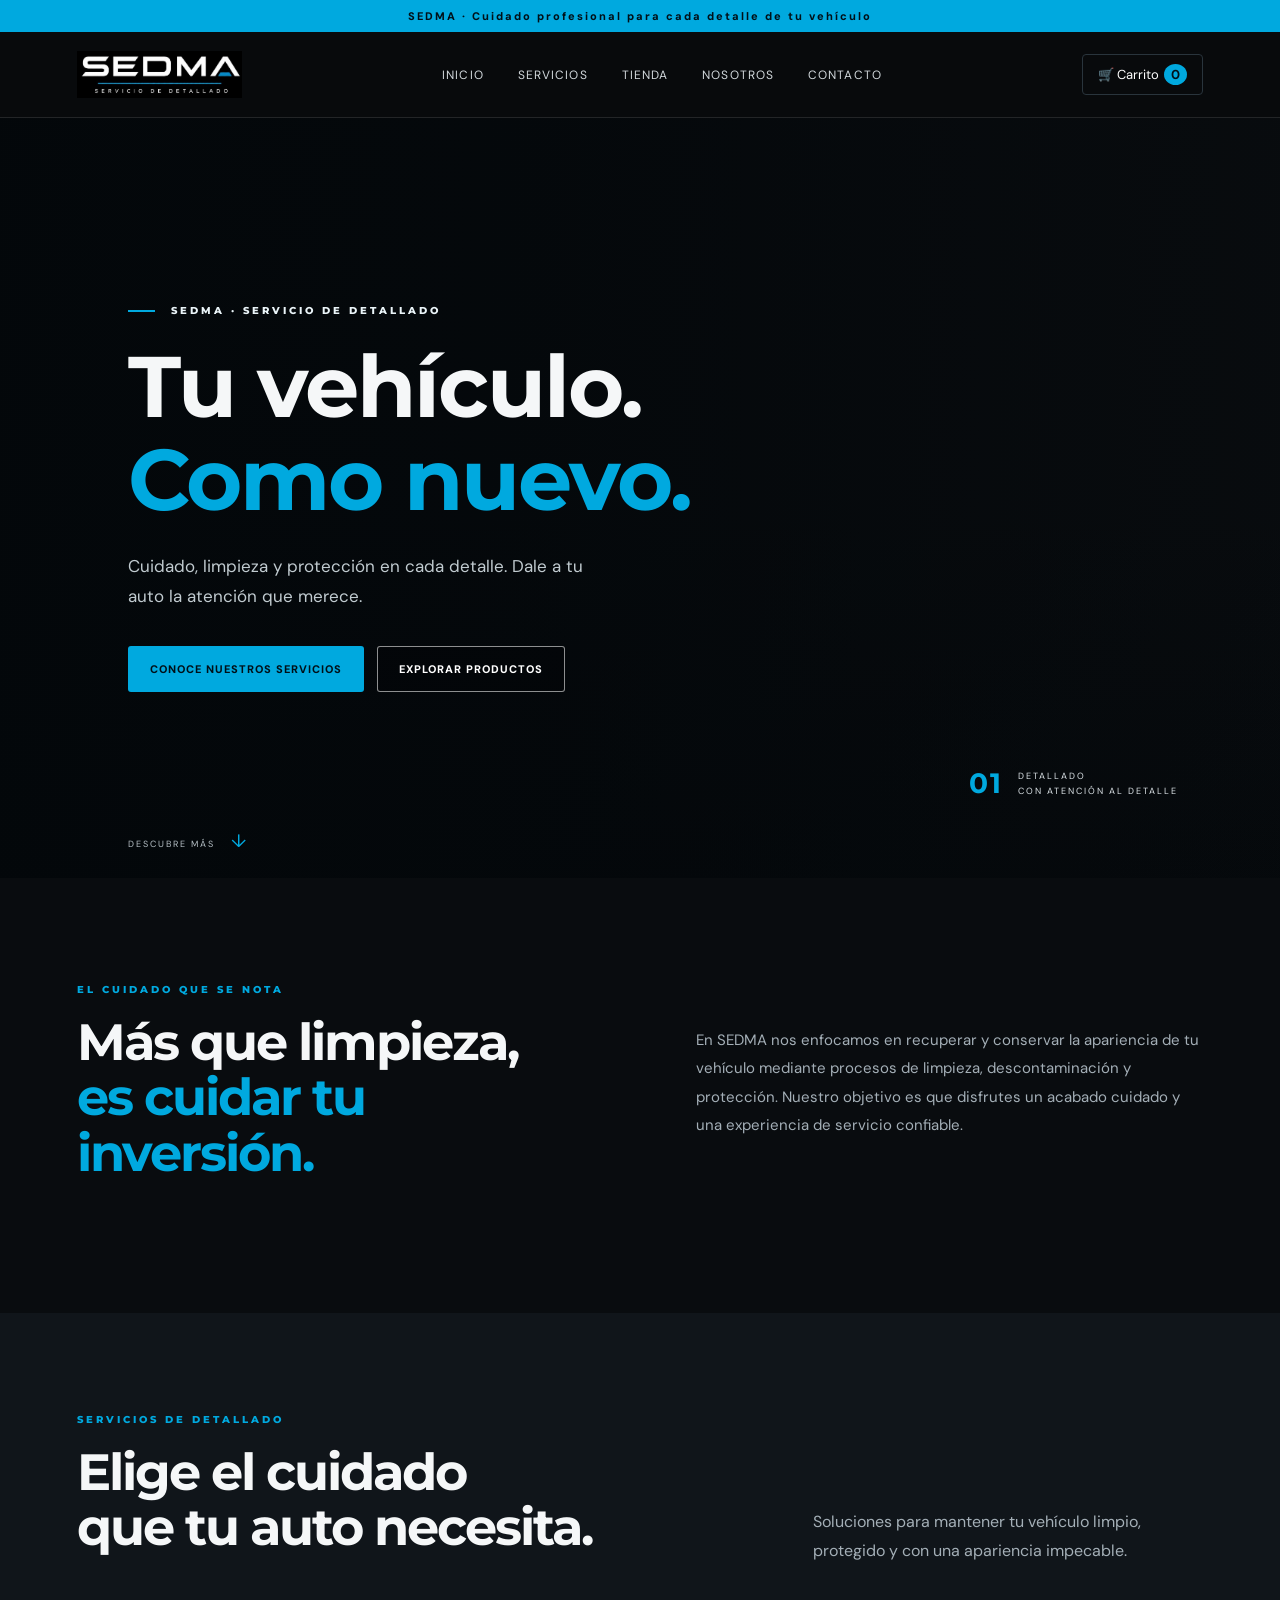
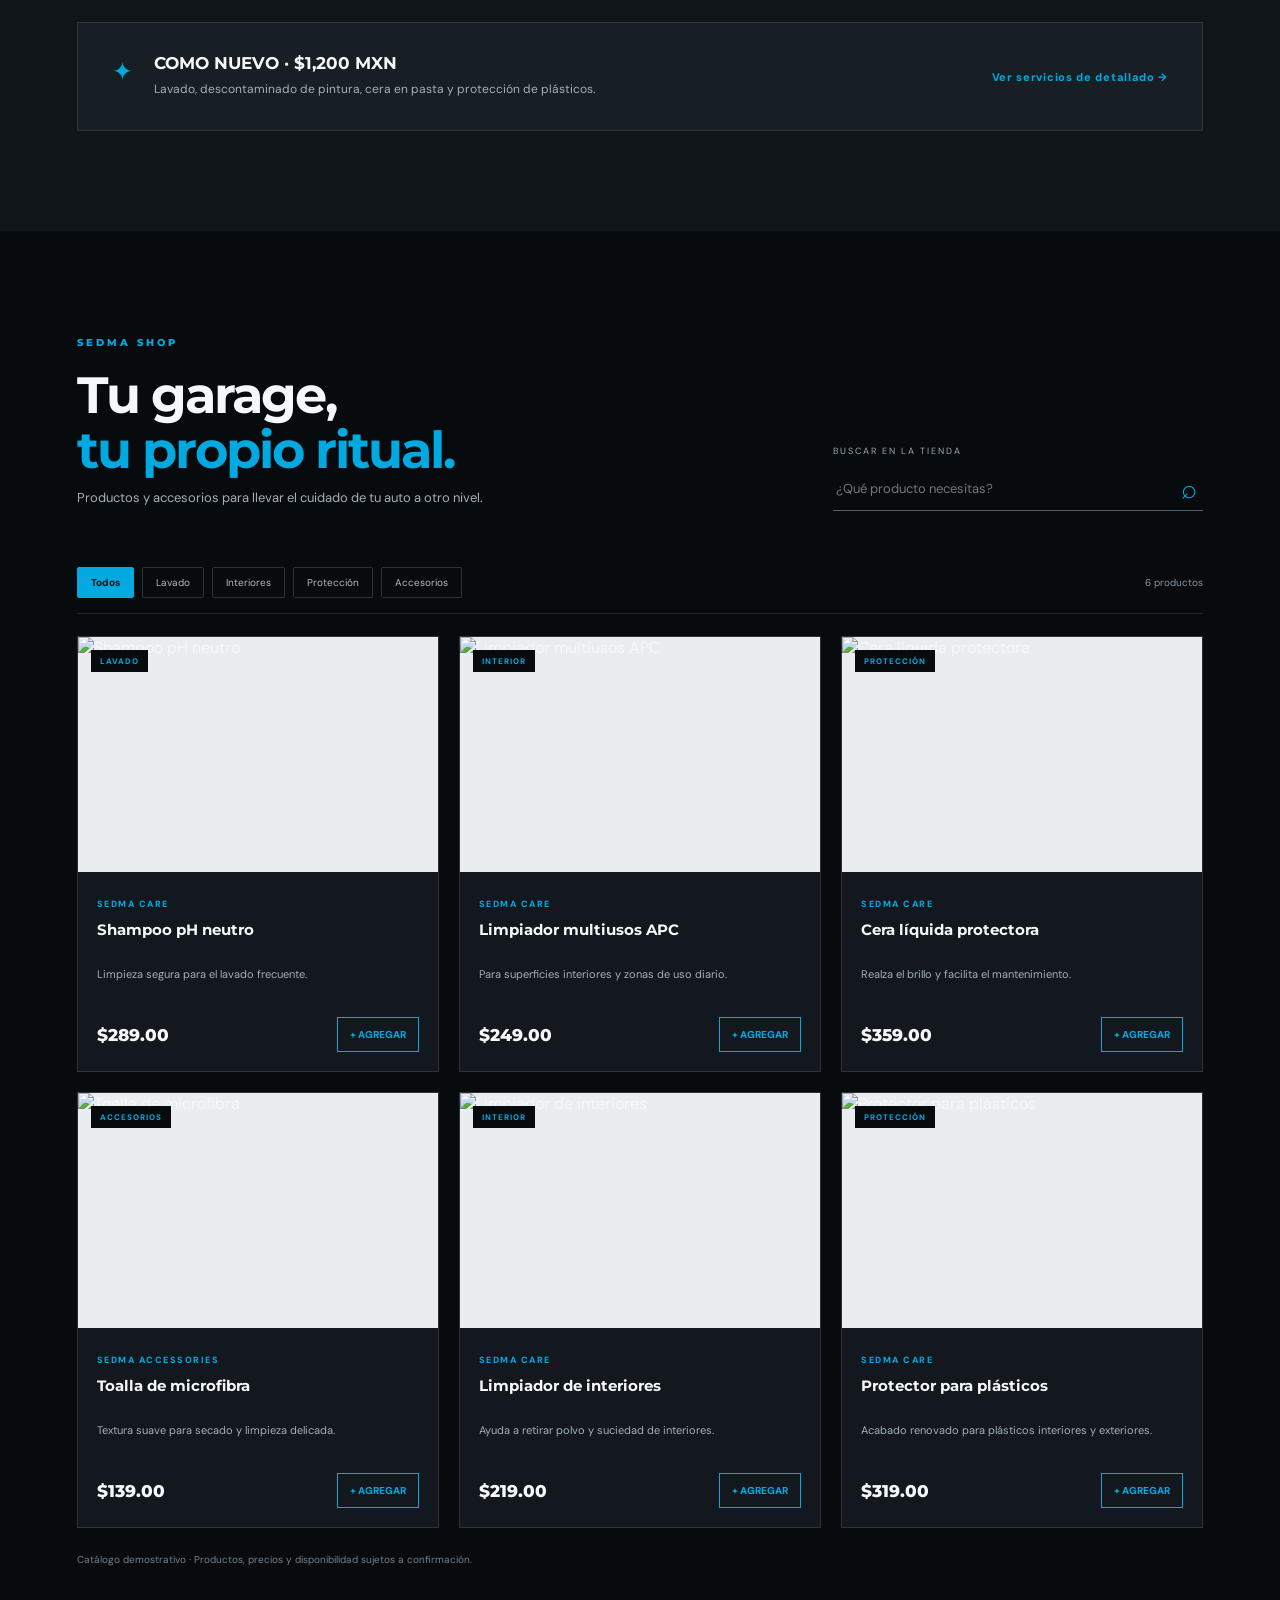
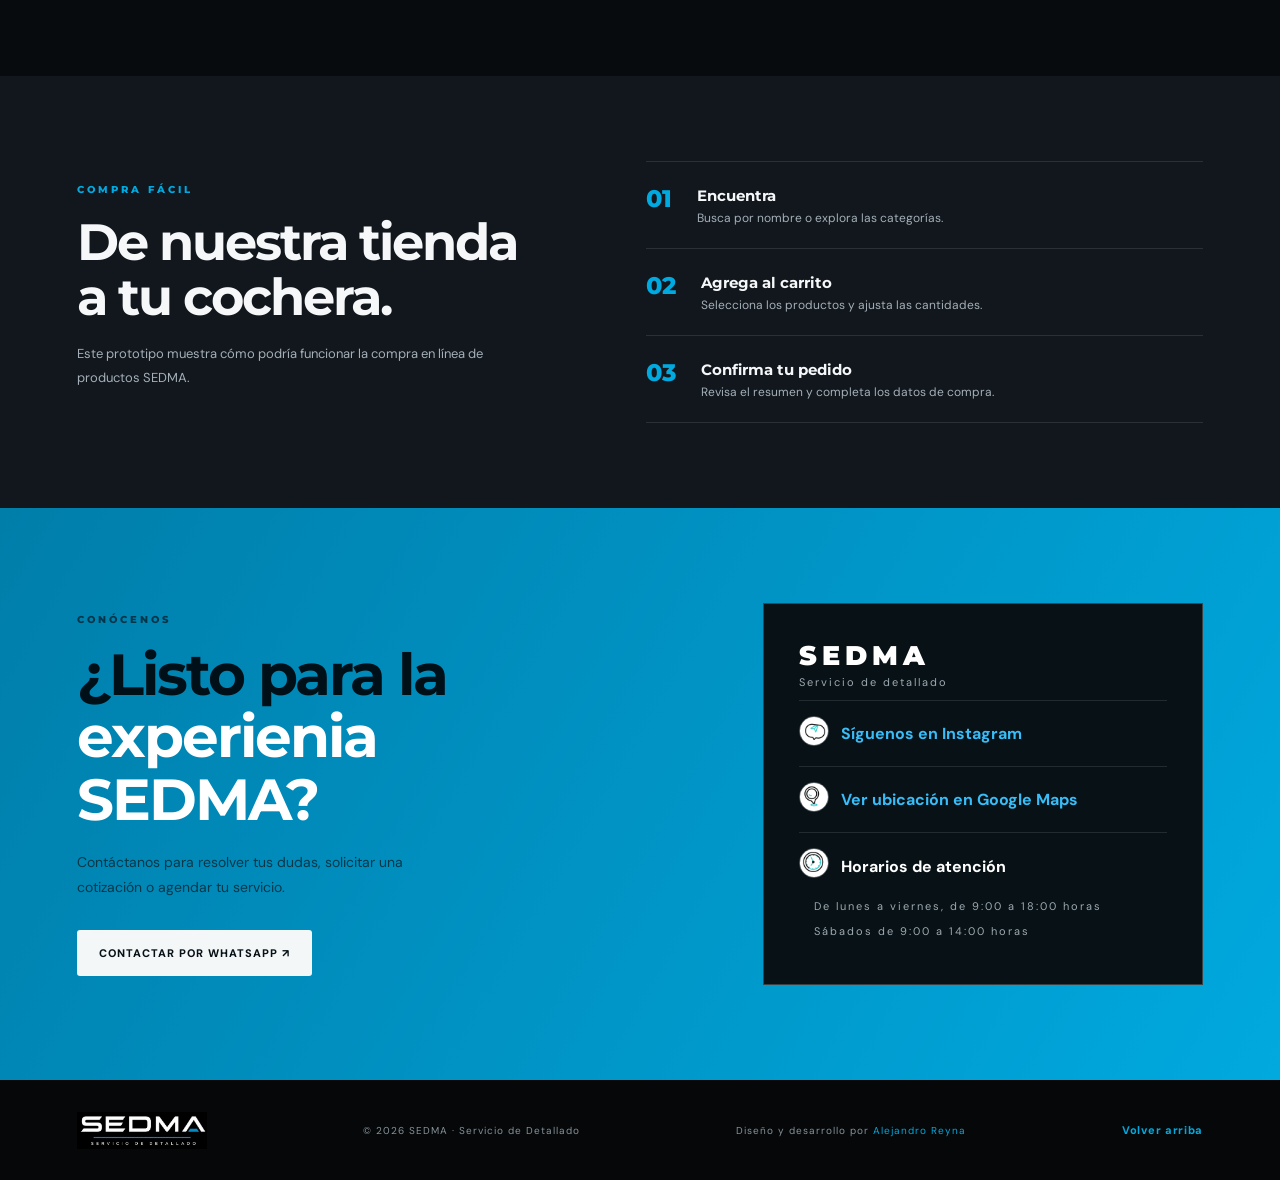
==== commit da03ff48: "Ajustes en los apartados de contacto" ====
--- a/index.html
+++ b/index.html
@@ -4,7 +4,7 @@
   <meta charset="UTF-8">
   <meta name="viewport" content="width=device-width, initial-scale=1.0">
   <meta name="description" content="SEDMA Servicio de Detallado. Cuidado profesional para tu vehículo y productos especializados para mantenerlo impecable.">
-  <title>SEDMA | Servicio de Detallado</title>
+  <title>SEDMA | Tienda</title>
   <link rel="preconnect" href="https://fonts.googleapis.com">
   <link rel="preconnect" href="https://fonts.gstatic.com" crossorigin>
   <link href="https://fonts.googleapis.com/css2?family=DM+Sans:wght@400;500;600;700&family=Montserrat:wght@400;500;600;700;800;900&display=swap" rel="stylesheet">
@@ -71,7 +71,7 @@
 
     <section class="contact-section" id="contacto">
       <div class="section-wrap contact-grid">
-        <div><p class="eyebrow">HABLEMOS DE TU AUTO</p><h2>¿Listo para<br><em>darle otro brillo?</em></h2><p>Contáctanos para resolver tus dudas, solicitar una cotización o agendar tu servicio.</p><a class="btn btn-light" href="https://wa.me/528446093020?text=Hola,%20quisiera%20cotizar%20un%20servicio%20de%20detallado%20automotriz." target="_blank" rel="noopener">Contactar por WhatsApp ↗</a></div>
+        <div><p class="eyebrow">CONÓCENOS</p><h2>¿Listo para la<br><em>experienia SEDMA?</em></h2><p>Contáctanos para resolver tus dudas, solicitar una cotización o agendar tu servicio.</p><a class="btn btn-light" href="https://wa.me/528446093020?text=Hola,%20quisiera%20cotizar%20un%20servicio%20de%20detallado%20automotriz." target="_blank" rel="noopener">Contactar por WhatsApp ↗</a></div>
         <div class="contact-card"><h3>SEDMA</h3><p>Servicio de detallado</p><div class="contact-line-link"><span><img class="social-icon" src="assets/insta-icon-animado.gif" alt="Instagram"></span> <a href="https://www.instagram.com/sedma.detail/" target="_blank" rel="noopener noreferrer">Síguenos en Instagram</a></div><div class="contact-line-link"><span><img class="social-icon" src="assets/ubicacion.gif" alt="Ubicación"></span> <a href="https://www.google.com/maps/place/Vonixx+Suc.+Saltillo/@25.3994829,-100.9940993,17z/data=!3m1!4b1!4m6!3m5!1s0x868873ed09df56c3:0xa2b7a4e3cc92ff21!8m2!3d25.3994781!4d-100.9915244!16s%2Fg%2F11mlzv8bcf?entry=ttu&g_ep=EgoyMDI2MTExNy4wIKXMDSoASAFQAw%3D%3D" target="_blank" rel="noopener noreferrer">Ver ubicación en Google Maps </a></div><div class="contact-line"><span><img class="social-icon" src="assets/horario.gif" alt="Horarios"></span> Horarios de atención </div><p class="info-horario">De lunes a viernes, de 9:00 a 18:00 horas</p><p class="info-horario">Sábados de 9:00 a 14:00 horas</p></div>
       </div>
     </section>
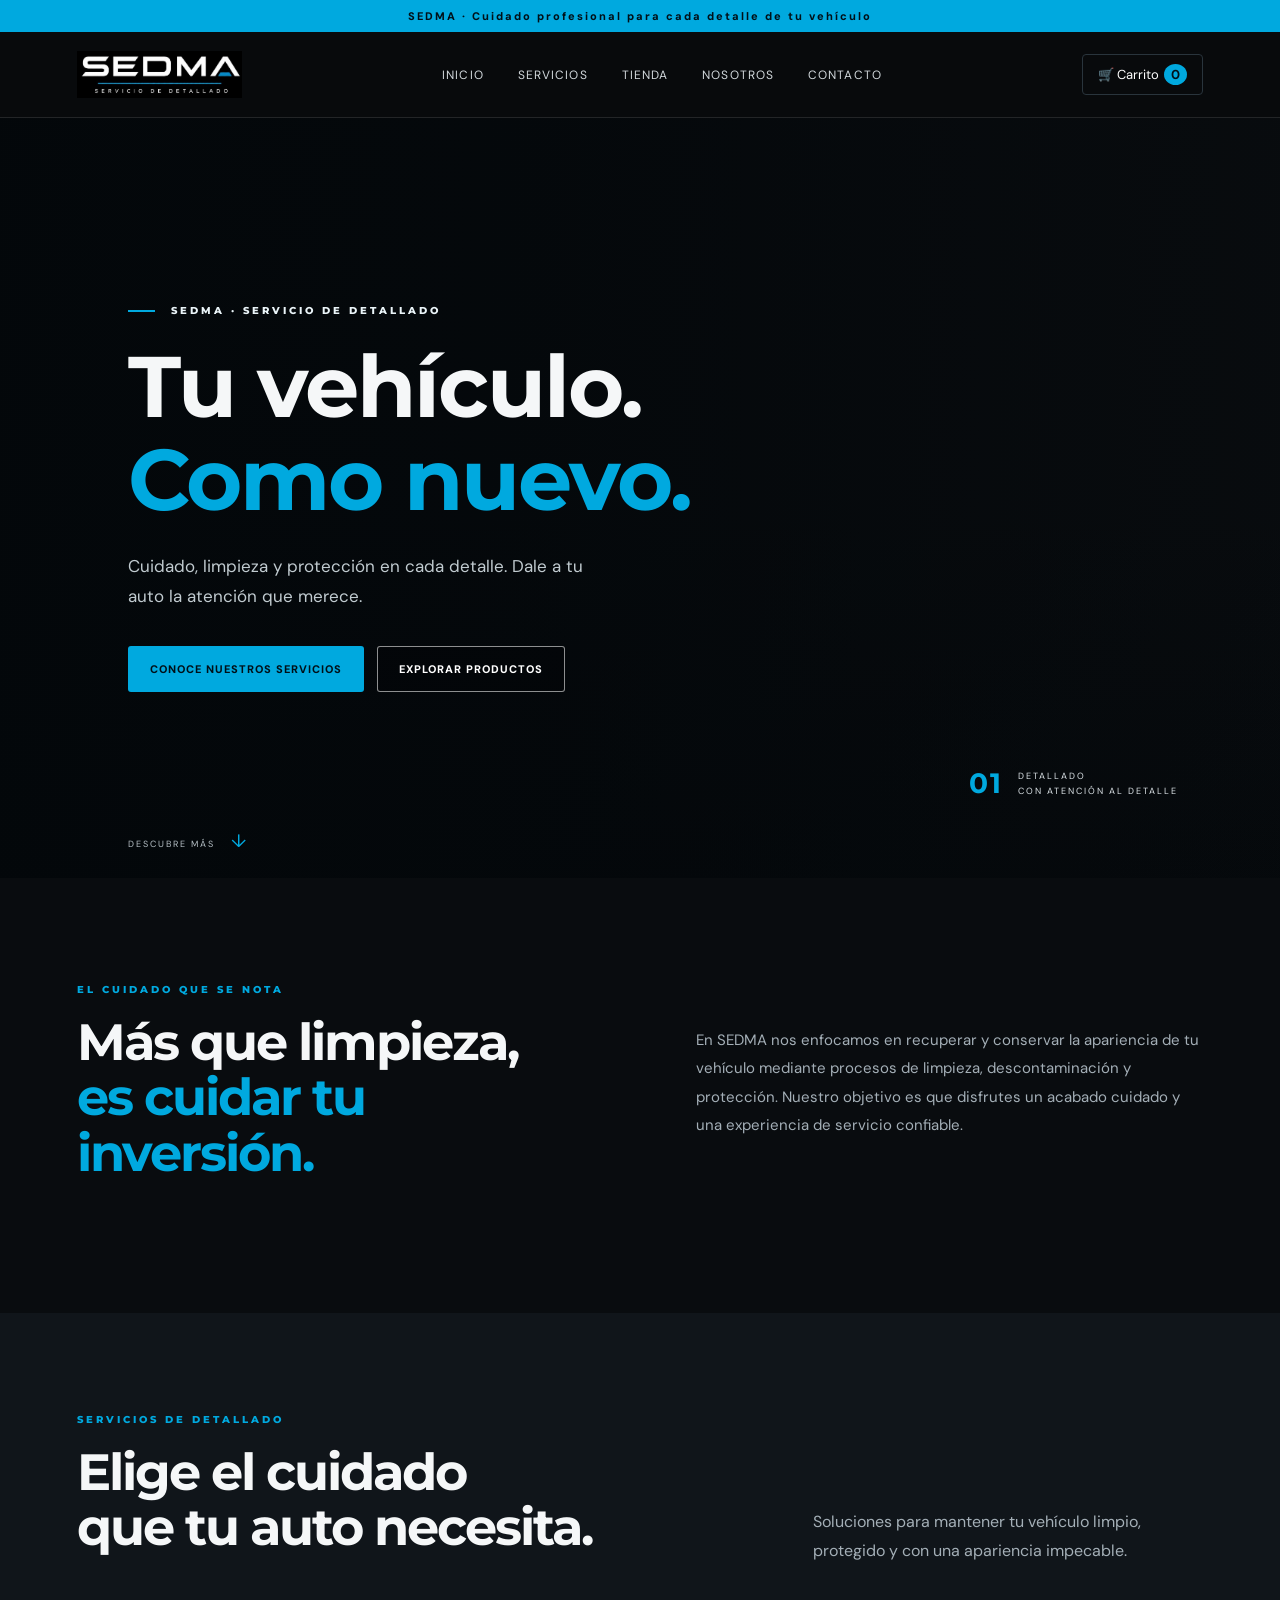
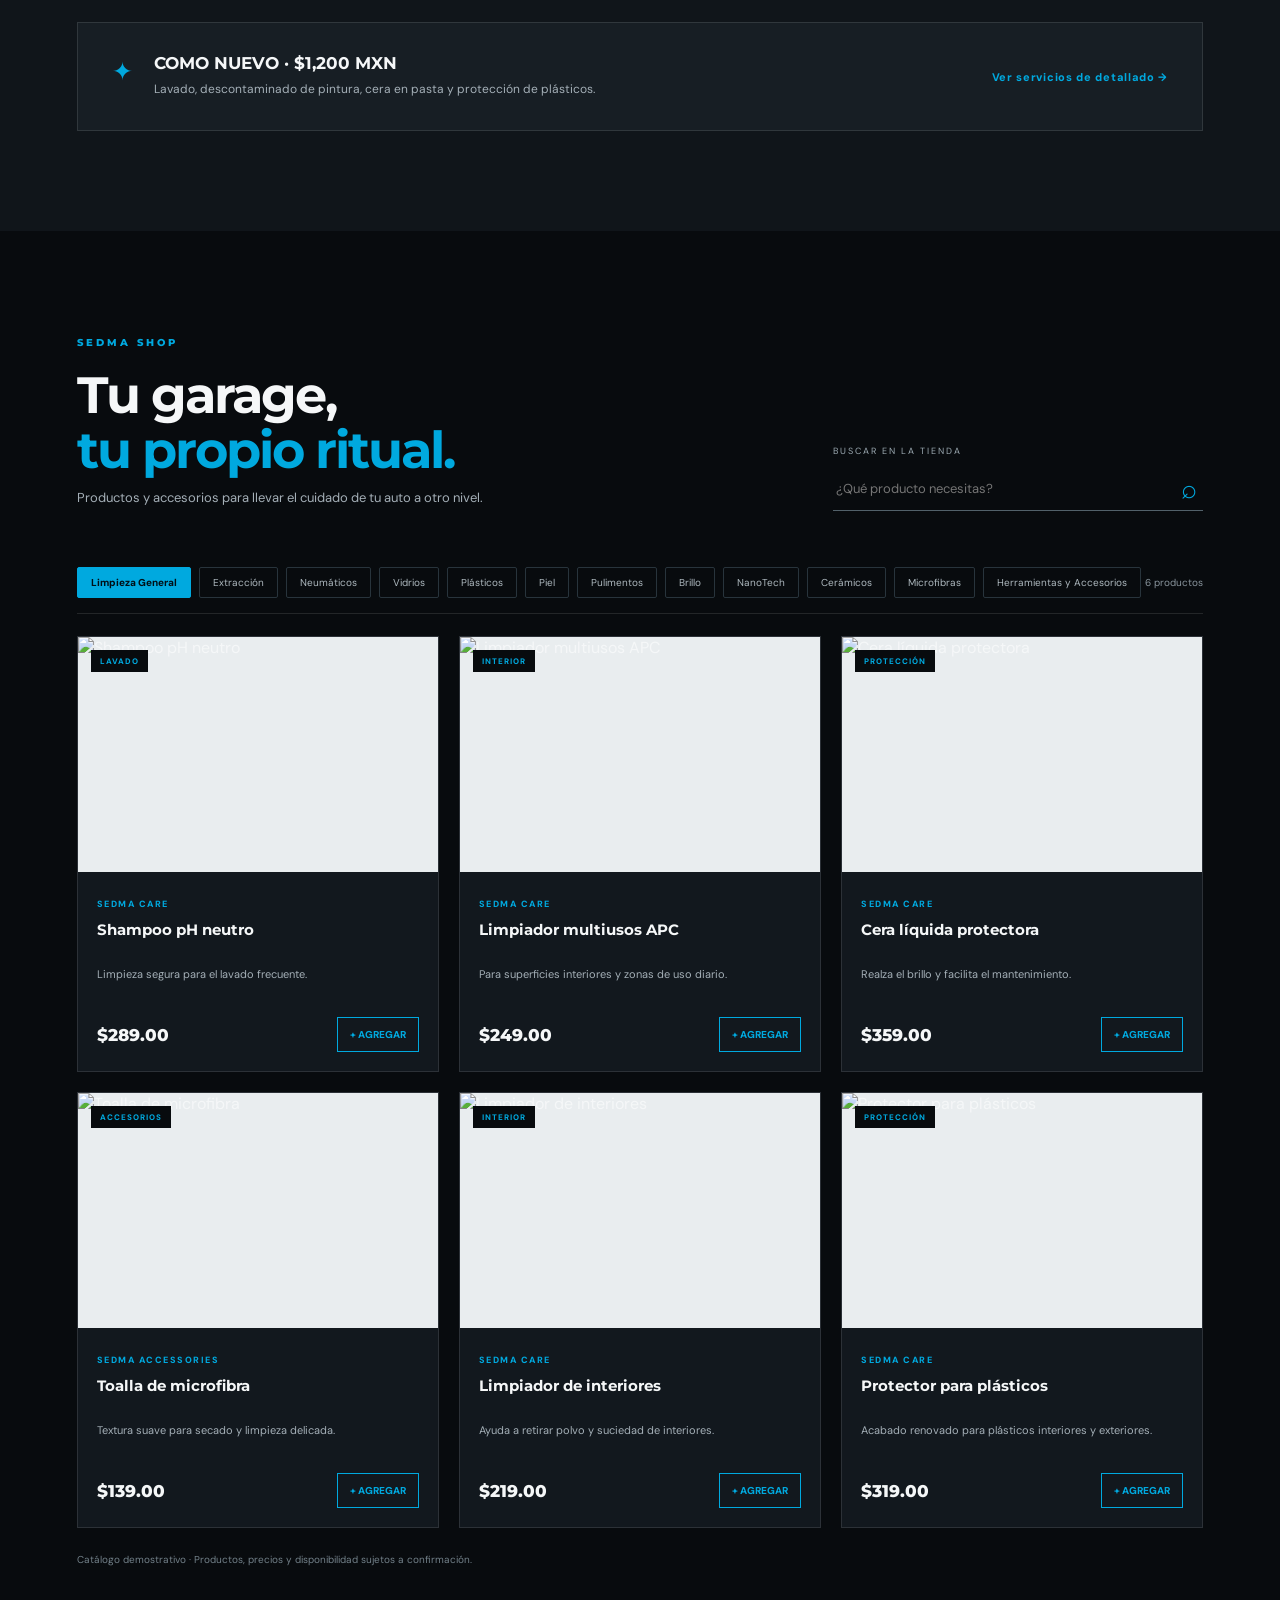
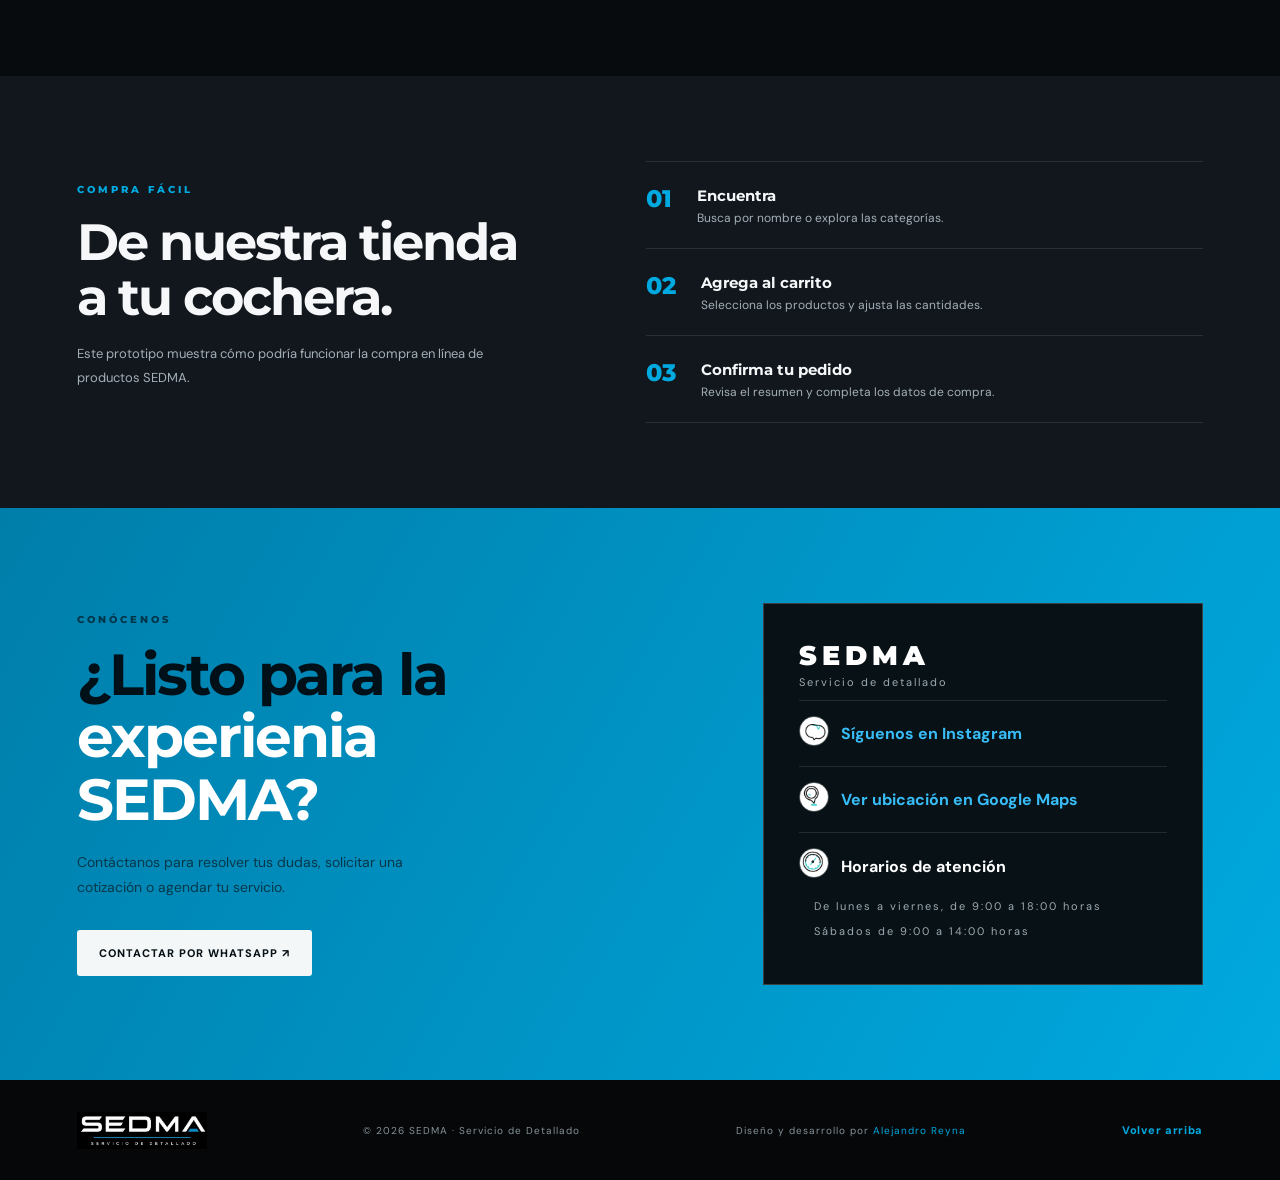
==== commit ebc0bb27: "Toolbar del catalogo" ====
--- a/index.html
+++ b/index.html
@@ -51,8 +51,35 @@
 
     <section class="shop-section" id="tienda">
       <div class="section-wrap">
-        <div class="shop-heading"><div><p class="eyebrow blue-text">SEDMA SHOP</p><h2>Tu garage,<br><em>tu propio ritual.</em></h2><p>Productos y accesorios para llevar el cuidado de tu auto a otro nivel.</p></div><div class="shop-search"><label for="productSearch">BUSCAR EN LA TIENDA</label><div class="search-box"><input id="productSearch" type="search" placeholder="¿Qué producto necesitas?"><button id="searchBtn" aria-label="Buscar">⌕</button></div></div></div>
-        <div class="shop-toolbar"><div class="category-tabs" id="categoryTabs"><button class="active" data-category="Todos">Todos</button><button data-category="Lavado">Lavado</button><button data-category="Interior">Interiores</button><button data-category="Protección">Protección</button><button data-category="Accesorios">Accesorios</button></div><span id="resultCount">6 productos</span></div>
+        <div class="shop-heading"><div>
+          <p class="eyebrow blue-text">SEDMA SHOP</p>
+          <h2>Tu garage,<br><em>tu propio ritual.</em></h2>
+          <p>Productos y accesorios para llevar el cuidado de tu auto a otro nivel.</p>
+        </div><div class="shop-search">
+          <label for="productSearch">BUSCAR EN LA TIENDA</label>
+          <div class="search-box">
+            <input id="productSearch" type="search" placeholder="¿Qué producto necesitas?">
+            <button id="searchBtn" aria-label="Buscar">⌕</button>
+          </div>
+        </div>
+      </div>
+        <div class="shop-toolbar">
+          <div class="category-tabs" id="categoryTabs">
+            <button class="active" data-category="Limpieza General">Limpieza General</button>
+            <button data-category="Extracción">Extracción</button>
+            <button data-category="Neumáticos">Neumáticos</button>
+            <button data-category="Vidrios">Vidrios</button>
+            <button data-category="Plásticos">Plásticos</button>
+            <button data-category="Piel">Piel</button>
+            <button data-category="Pulimentos">Pulimentos</button>
+            <button data-category="Brillo">Brillo</button>
+            <button data-category="NanoTech">NanoTech</button>
+            <button data-category="Cerámicos">Cerámicos</button>
+            <button data-category="Microfibras">Microfibras</button>
+            <button data-category="Herramientas y Accesorios">Herramientas y Accesorios</button>
+          </div>
+          <span id="resultCount">6 productos</span>
+        </div>
         <div class="product-grid" id="productGrid"></div>
         <div class="shop-footnote">Catálogo demostrativo · Productos, precios y disponibilidad sujetos a confirmación.</div>
       </div>
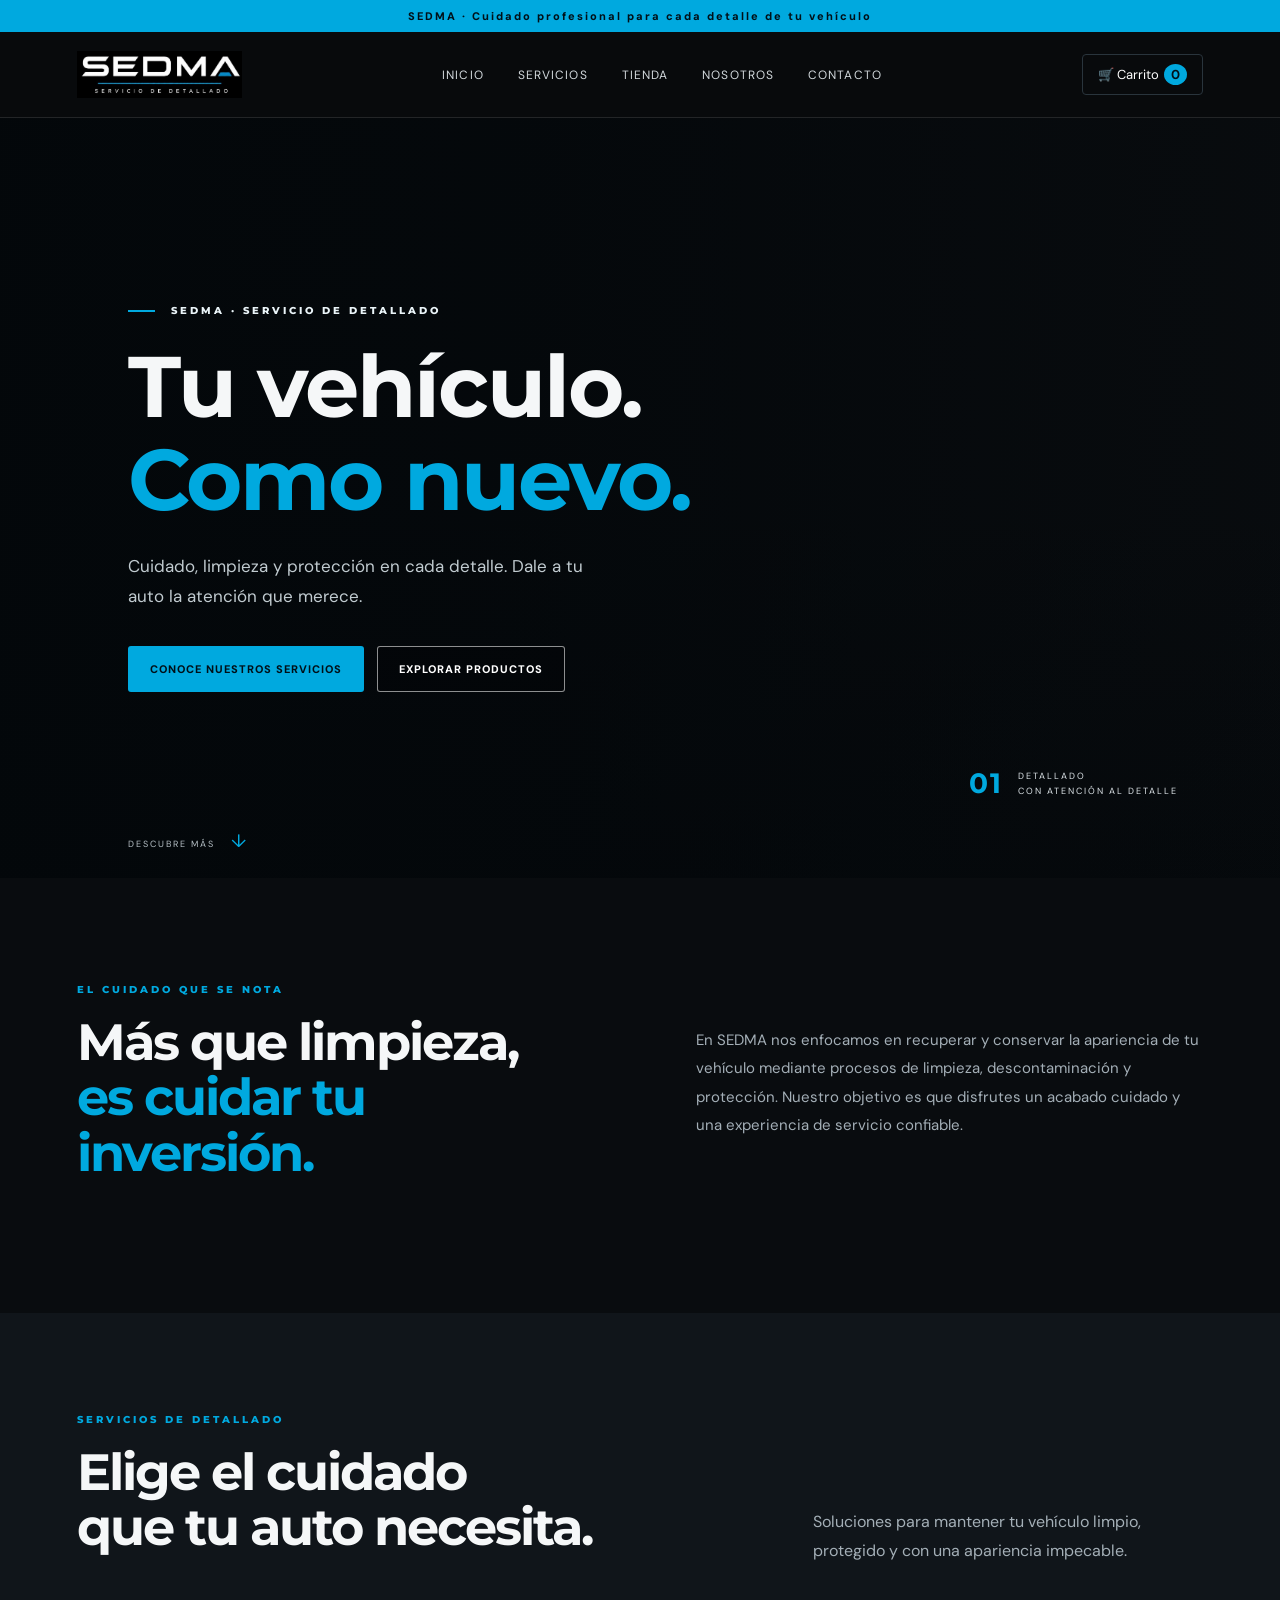
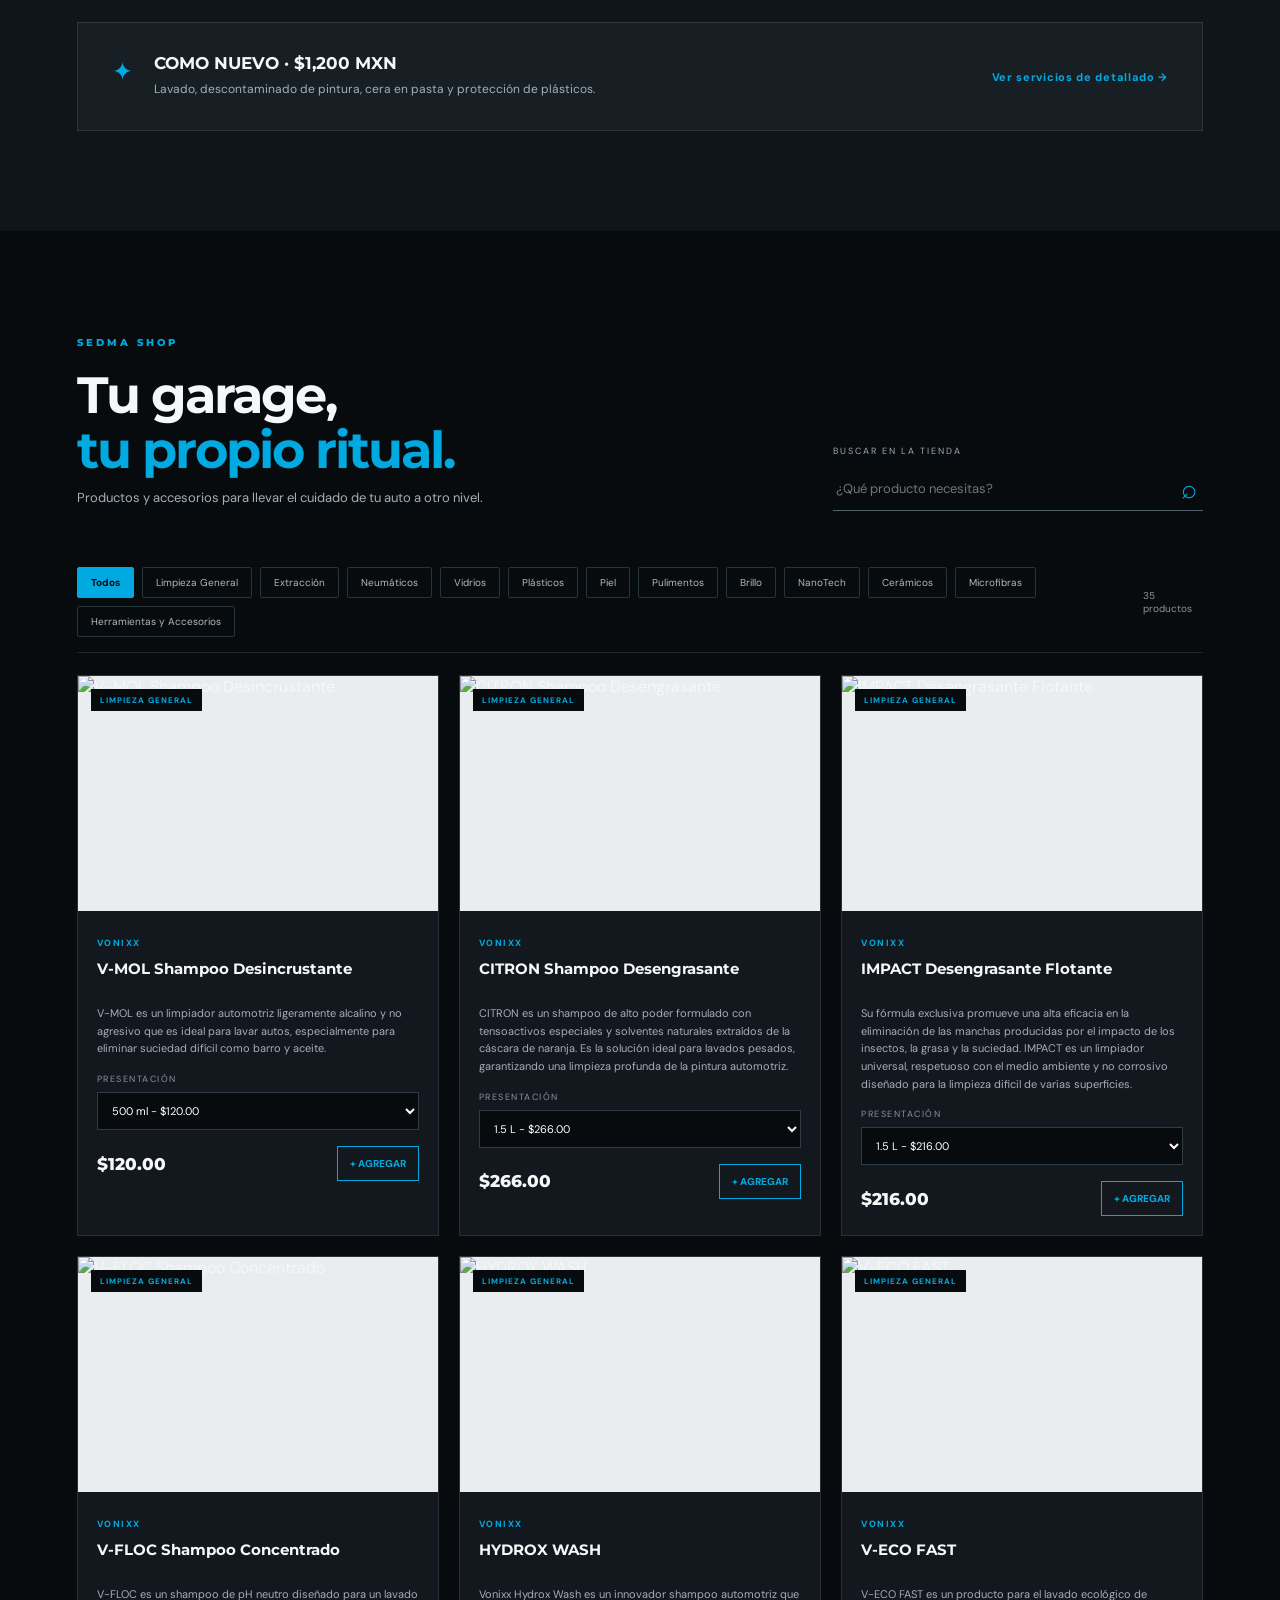
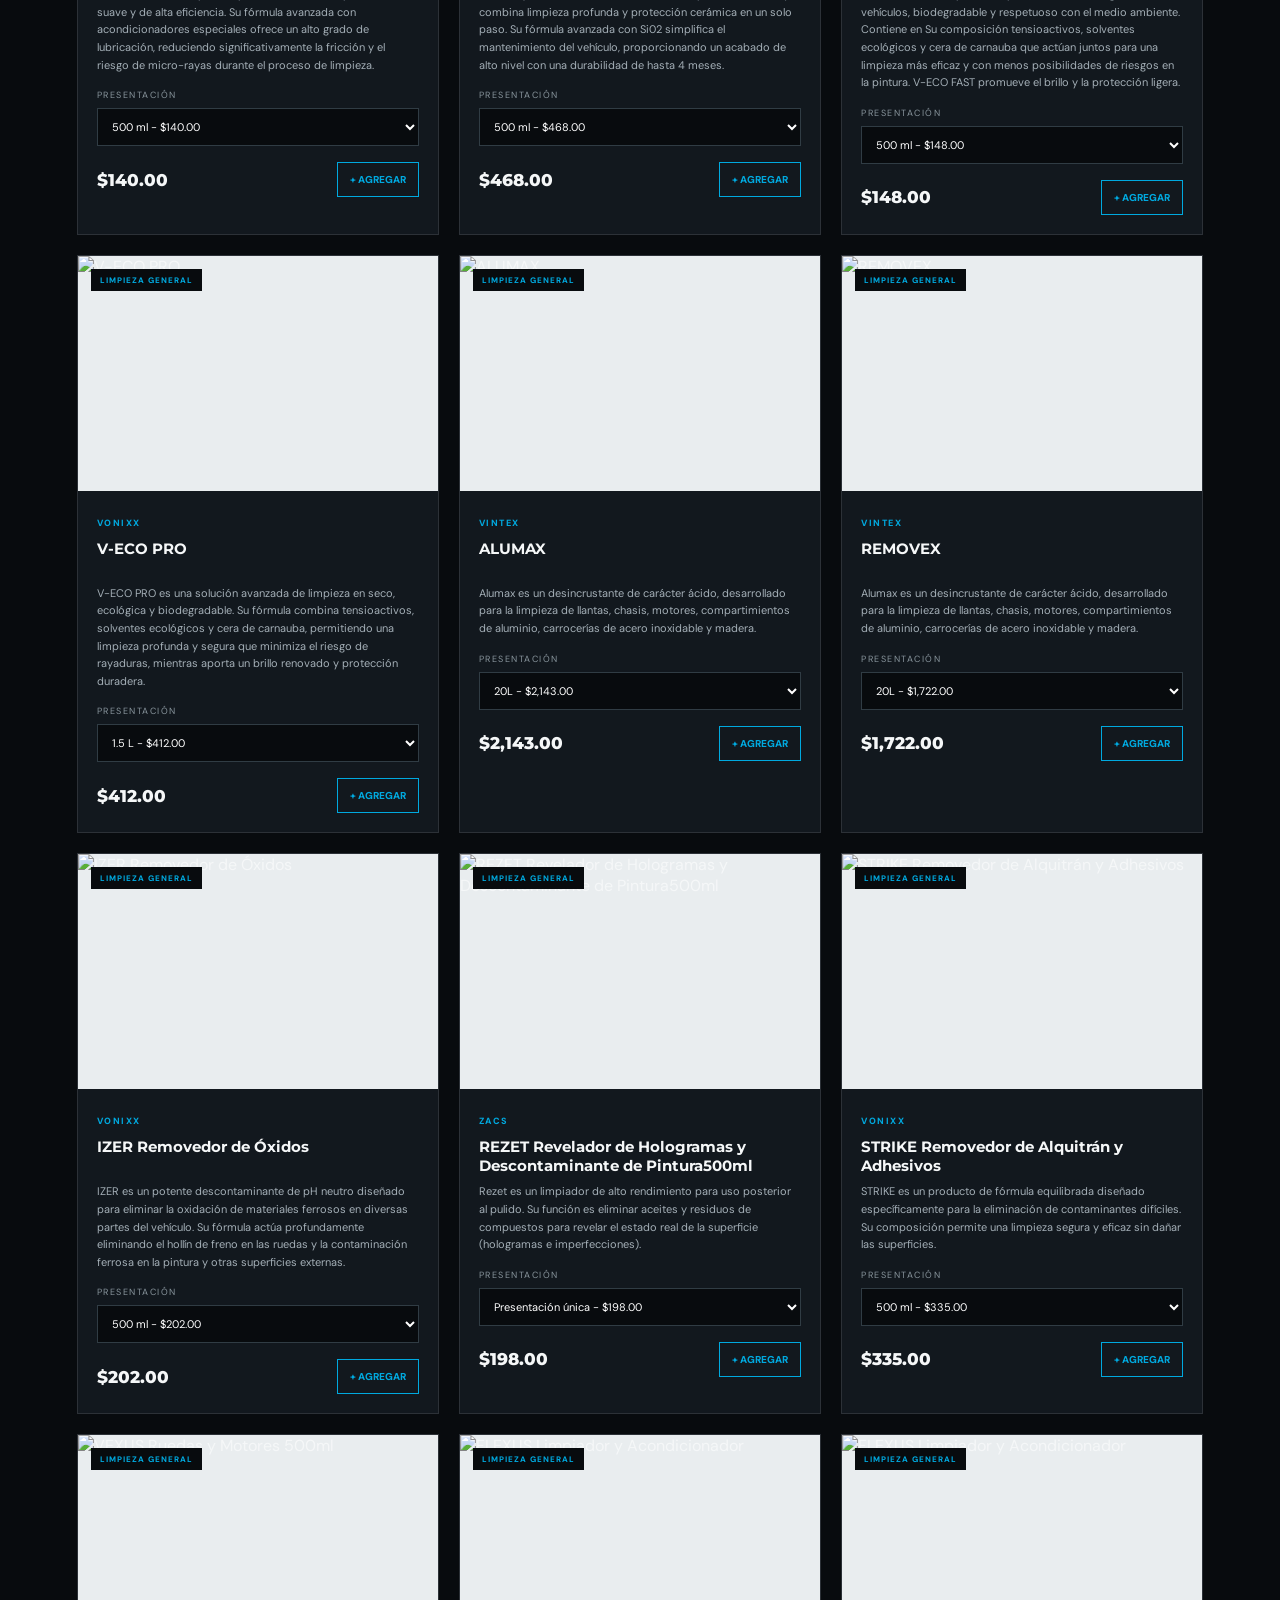
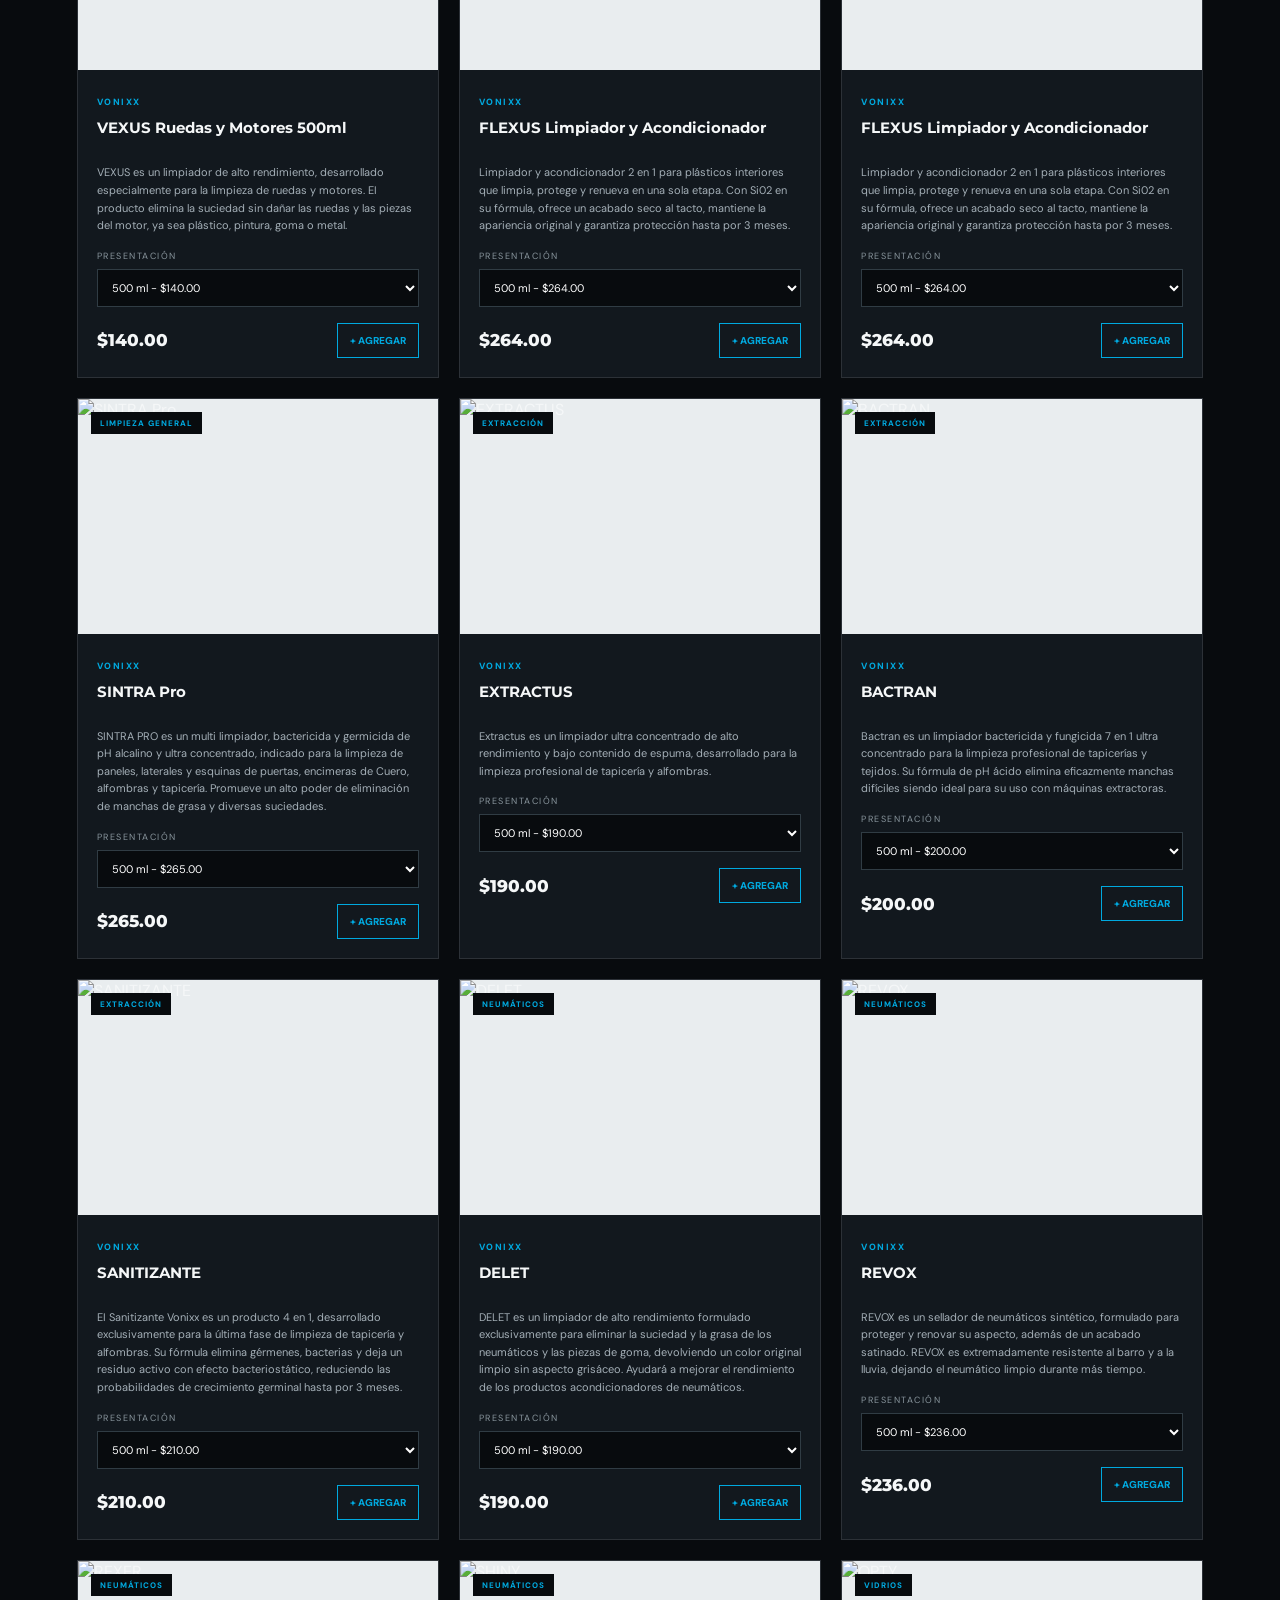
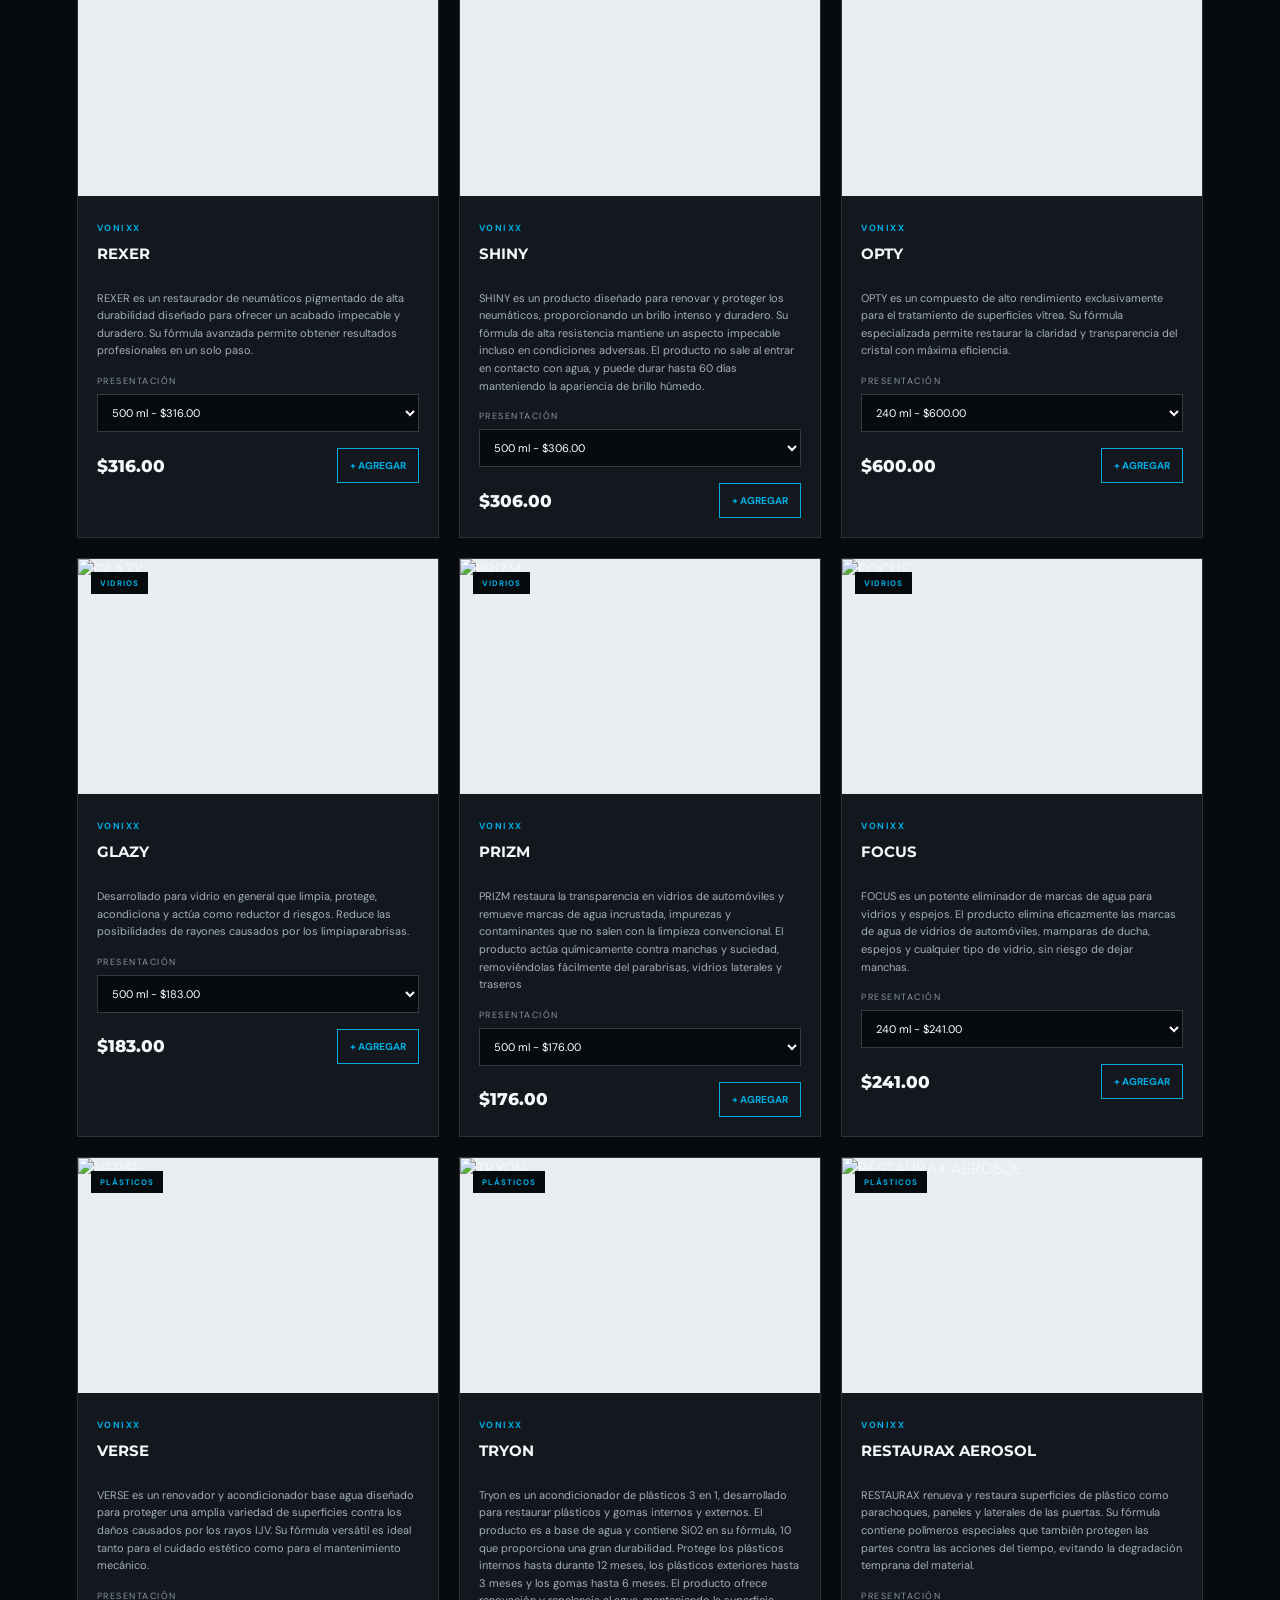
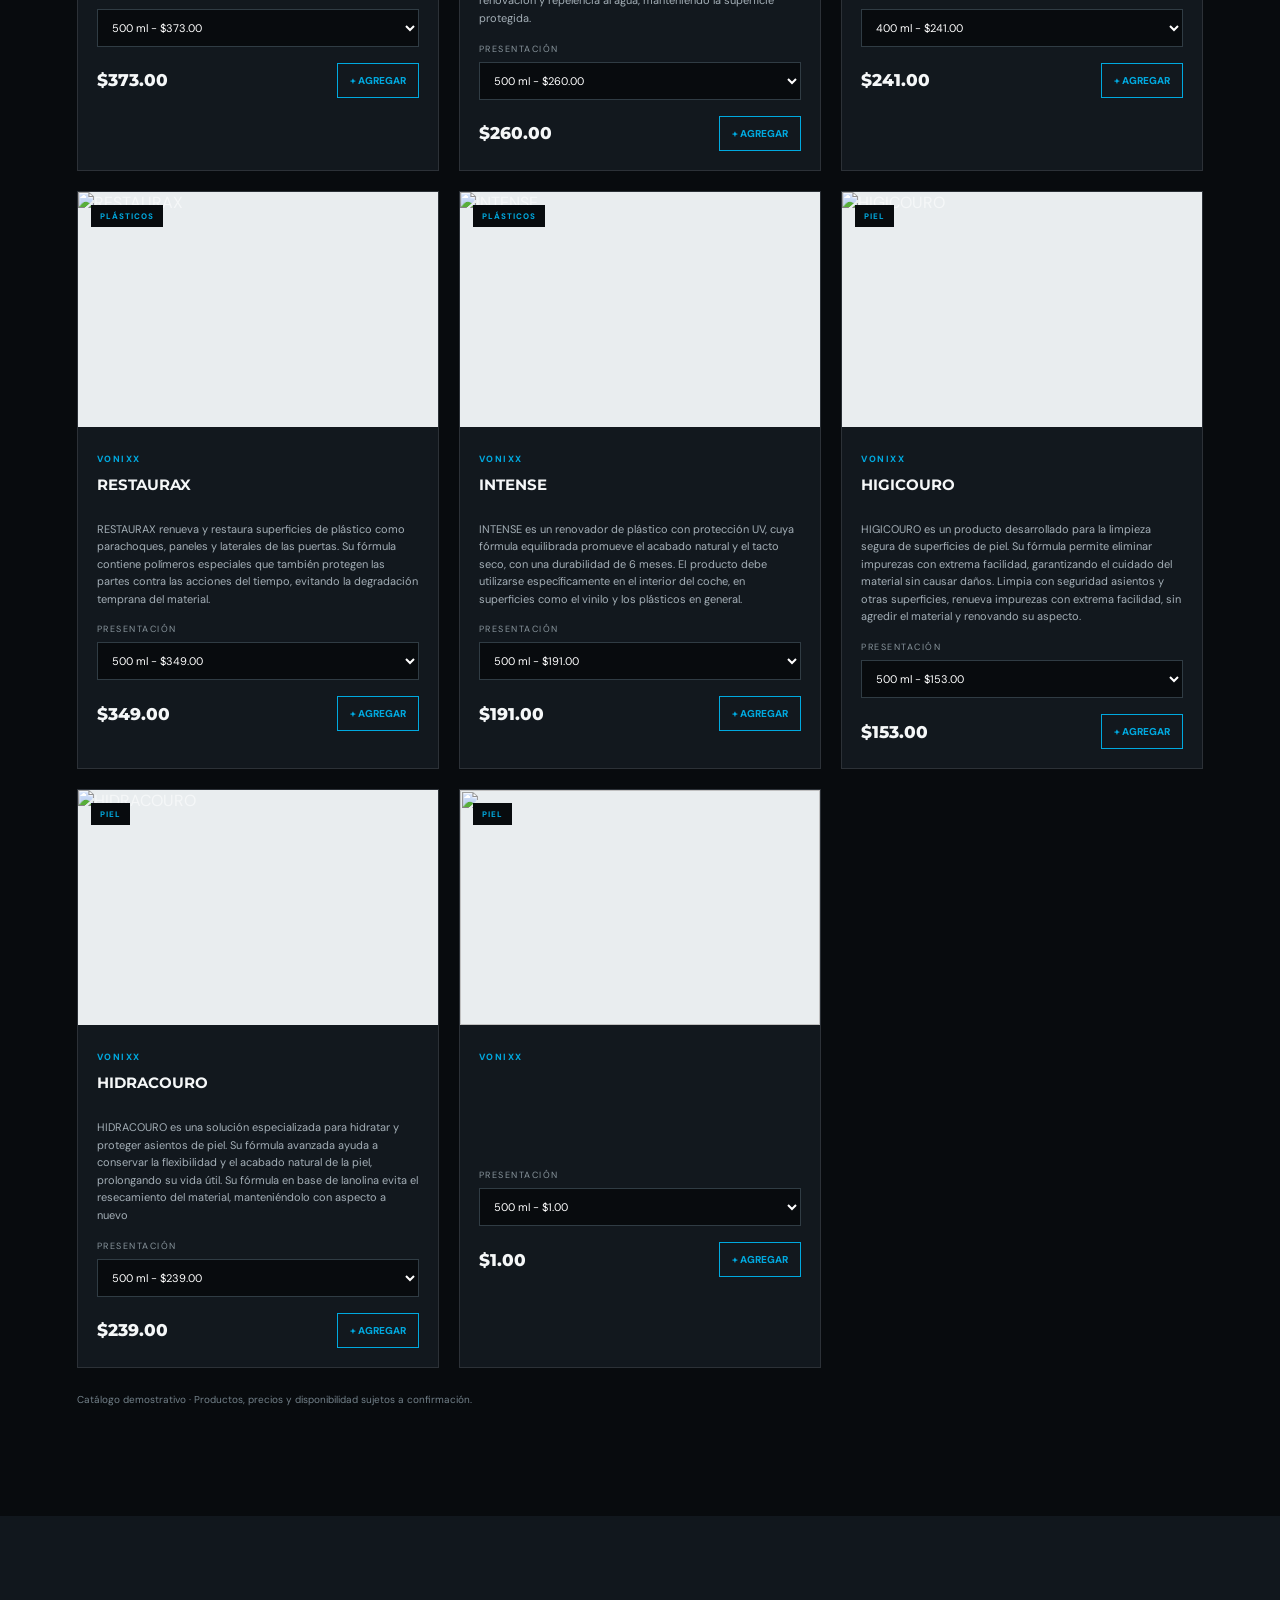
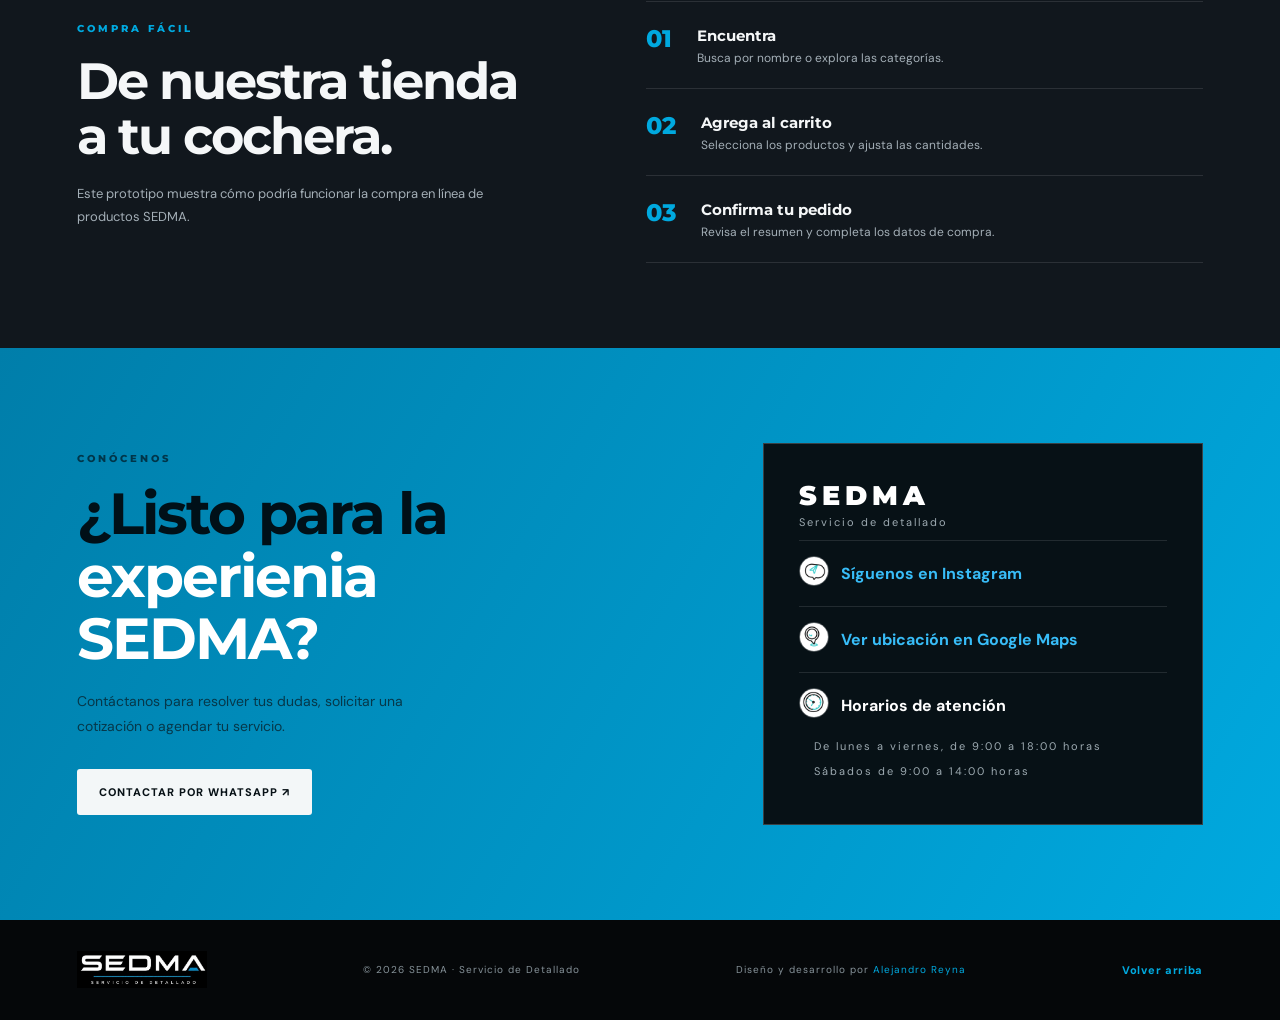
==== commit 5f1a782e: "Actualizacion del catalogo hasta la seccion de Piel" ====
--- a/index.html
+++ b/index.html
@@ -65,7 +65,8 @@
       </div>
         <div class="shop-toolbar">
           <div class="category-tabs" id="categoryTabs">
-            <button class="active" data-category="Limpieza General">Limpieza General</button>
+            <button class="active" data-category="Todos">Todos</button>
+            <button data-category="Limpieza General">Limpieza General</button>
             <button data-category="Extracción">Extracción</button>
             <button data-category="Neumáticos">Neumáticos</button>
             <button data-category="Vidrios">Vidrios</button>
--- a/styles.css
+++ b/styles.css
@@ -132,6 +132,27 @@
     letter-spacing:1px
 }
 footer img{width:130px}footer a{color:var(--blue)}.drawer-backdrop,.modal-backdrop{position:fixed;inset:0;background:rgba(0,0,0,.68);z-index:40;opacity:0;visibility:hidden;transition:.25s}.drawer-backdrop.show,.modal-backdrop.show{opacity:1;visibility:visible}.cart-drawer{position:fixed;z-index:41;right:0;top:0;height:100%;width:min(440px,100%);background:#0d1217;transform:translateX(105%);transition:.3s;display:flex;flex-direction:column;padding:30px}.cart-drawer.open{transform:translateX(0)}.drawer-head{display:flex;justify-content:space-between;align-items:center;border-bottom:1px solid var(--line);padding-bottom:20px}.drawer-head .eyebrow{margin-bottom:8px}.drawer-head h2,.checkout-modal h2{font:800 27px var(--display);margin:0}.drawer-head h2 span{font:400 13px var(--font);color:var(--muted)}.close-btn{background:none;border:0;color:white;font-size:30px;cursor:pointer}.cart-items{overflow:auto;flex:1}.empty-cart{text-align:center;color:#d9e0e4;padding:75px 10px;line-height:2}.empty-cart span{font-size:12px;color:var(--muted)}.cart-row{display:grid;grid-template-columns:65px 1fr auto;gap:13px;align-items:center;padding:17px 0;border-bottom:1px solid var(--line)}.cart-row img{width:65px;height:65px;object-fit:cover;background:#e9edef}.cart-row h4{font-size:12px;margin:0 0 5px}.cart-row small{color:var(--blue);font-size:11px}.qty-controls{display:flex;align-items:center;gap:8px;margin-top:8px}.qty-controls button{width:23px;height:23px;background:#1b252d;border:0;color:white;cursor:pointer}.remove-item{background:none;border:0;color:#83919a;cursor:pointer;font-size:17px}.cart-summary{border-top:1px solid var(--line);padding-top:20px}.cart-summary>div,.checkout-total{display:flex;justify-content:space-between;font-size:13px}.cart-summary>div strong,.checkout-total strong{font:800 20px var(--display);color:var(--blue)}.cart-summary>small{display:block;color:#7e8a92;font-size:10px;margin:10px 0 18px}.checkout-btn{width:100%}.checkout-btn:disabled{opacity:.35;cursor:not-allowed}.demo-note{text-align:center;color:#6f7d85;font-size:9px;margin:12px 0 0}.modal-backdrop{z-index:50;display:grid;place-items:center;padding:20px}.checkout-modal{position:relative;width:min(480px,100%);background:#10171d;padding:35px;border:1px solid var(--line);max-height:90vh;overflow:auto}.modal-close{position:absolute;right:20px;top:15px}.checkout-modal>.eyebrow{margin:0 0 10px}.checkout-modal h2{margin-bottom:10px}.checkout-modal form{margin-top:25px}.checkout-modal label{display:block;font-size:11px;color:#b9c3c9;margin-bottom:14px}.checkout-modal input,.checkout-modal select{display:block;width:100%;margin-top:7px;padding:12px;background:#080c10;border:1px solid #303c44;color:white;outline:none}.checkout-total{border-top:1px solid var(--line);padding:18px 0;margin-top:20px}.full-btn{width:100%}.toast{position:fixed;z-index:70;bottom:25px;left:50%;transform:translate(-50%,20px);background:var(--blue);color:#001018;padding:13px 20px;font-size:12px;font-weight:800;opacity:0;pointer-events:none;transition:.25s}.toast.show{opacity:1;transform:translate(-50%,0)}
+.variant-label {
+    display: block;
+    font-size: 9px;
+    letter-spacing: 1.5px;
+    color: #89959d;
+    margin-top: 15px;
+    margin-bottom: 7px;
+}
+.variant-select {
+    width: 100%;
+    padding: 10px;
+    background: #080b0e;
+    color: white;
+    border: 1px solid #303c44;
+    font-size: 11px;
+    cursor: pointer;
+    outline: none;
+}
+.variant-select:focus {
+    border-color: #00a9df;
+}
 
 @media(max-width:850px){.site-header{padding:0 5%;height:75px}.brand img{width:135px}.site-header nav{gap:17px}.site-header nav a{font-size:10px}.cart-button{padding:9px}.hero{min-height:600px}.intro{gap:5%}.service-feature{grid-template-columns:1fr}.service-photo{min-height:360px}.product-grid{grid-template-columns:repeat(2,1fr)}.process-inner{gap:5%}.contact-grid{gap:6%}}
 @media(max-width:620px){.announcement{font-size:9px;letter-spacing:1px}.site-header{height:68px}.menu-toggle{display:block;margin-left:auto;margin-right:12px}.site-header nav{display:none;position:absolute;top:68px;left:0;right:0;background:#080b0e;padding:20px 6%;border-bottom:1px solid var(--line);flex-direction:column;align-items:flex-start;gap:20px}.site-header nav.open{display:flex}.site-header nav a{font-size:12px}.cart-button span{display:none}.cart-button{font-size:16px}.hero{height:620px;min-height:0;padding:50px 7%;background-position:60% center}.hero-shade{background:linear-gradient(90deg,rgba(3,7,10,.93),rgba(3,7,10,.55)),linear-gradient(0deg,rgba(3,7,10,.5),transparent)}h1{font-size:55px}.hero-copy{font-size:14px}.hero-note{right:7%;bottom:55px}.scroll-cue{left:7%;bottom:20px}.section-wrap{width:88%}.intro{grid-template-columns:1fr;padding:75px 0;gap:15px}.intro h2,.section-heading h2,.shop-heading h2,.process-inner h2{font-size:37px}.intro>p{font-size:13px}.services-section{padding:75px 0}.section-heading{display:block;margin-bottom:30px}.section-heading>p{font-size:13px}.service-photo{min-height:260px}.service-info{padding:25px 20px}.service-info h3{font-size:25px}.included{grid-template-columns:1fr;gap:10px}.service-coming{display:block;padding:24px 20px}.service-coming .text-link{display:inline-block;margin:18px 0 0 42px}.shop-section{padding:75px 0}.shop-heading{display:block}.shop-search{margin-top:28px}.shop-toolbar{display:block;margin-top:35px}.category-tabs{gap:6px}.category-tabs button{padding:8px 10px}.shop-toolbar>span{display:block;margin-top:15px}.product-grid{grid-template-columns:1fr 1fr;gap:10px}.product-image{height:160px}.product-info{padding:12px}.product-info h3{font-size:12px;min-height:48px}.product-info p{font-size:10px;min-height:45px}.product-bottom{display:block}.product-price{display:block;margin-bottom:10px}.add-btn{width:100%;padding:9px 5px}.process-section{padding:70px 0}.process-inner{grid-template-columns:1fr;gap:25px}.contact-section{padding:75px 0}.contact-grid{grid-template-columns:1fr;gap:35px}.contact-card{padding:25px 20px}footer{flex-wrap:wrap;justify-content:center;text-align:center;padding:25px}footer img{width:115px}footer span{width:100%;order:3}.cart-drawer{padding:22px}.checkout-modal{padding:28px 22px}}
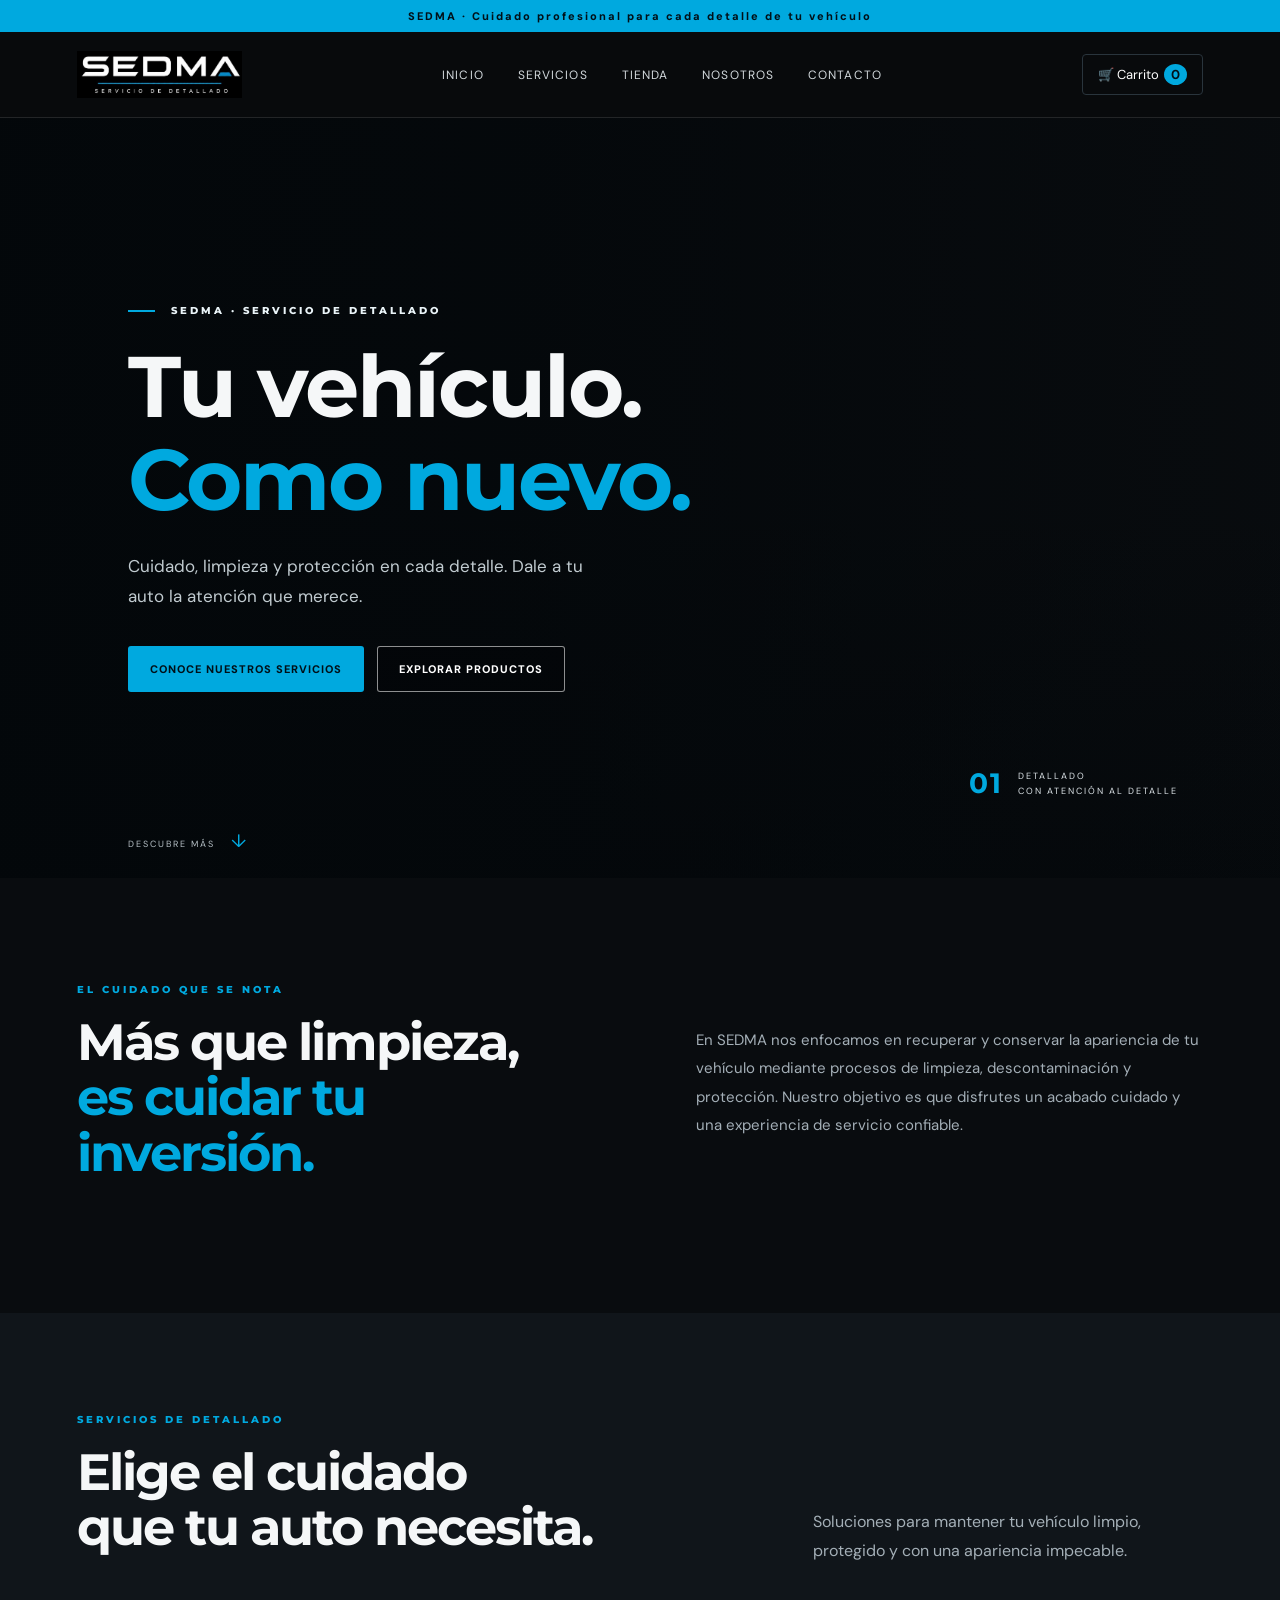
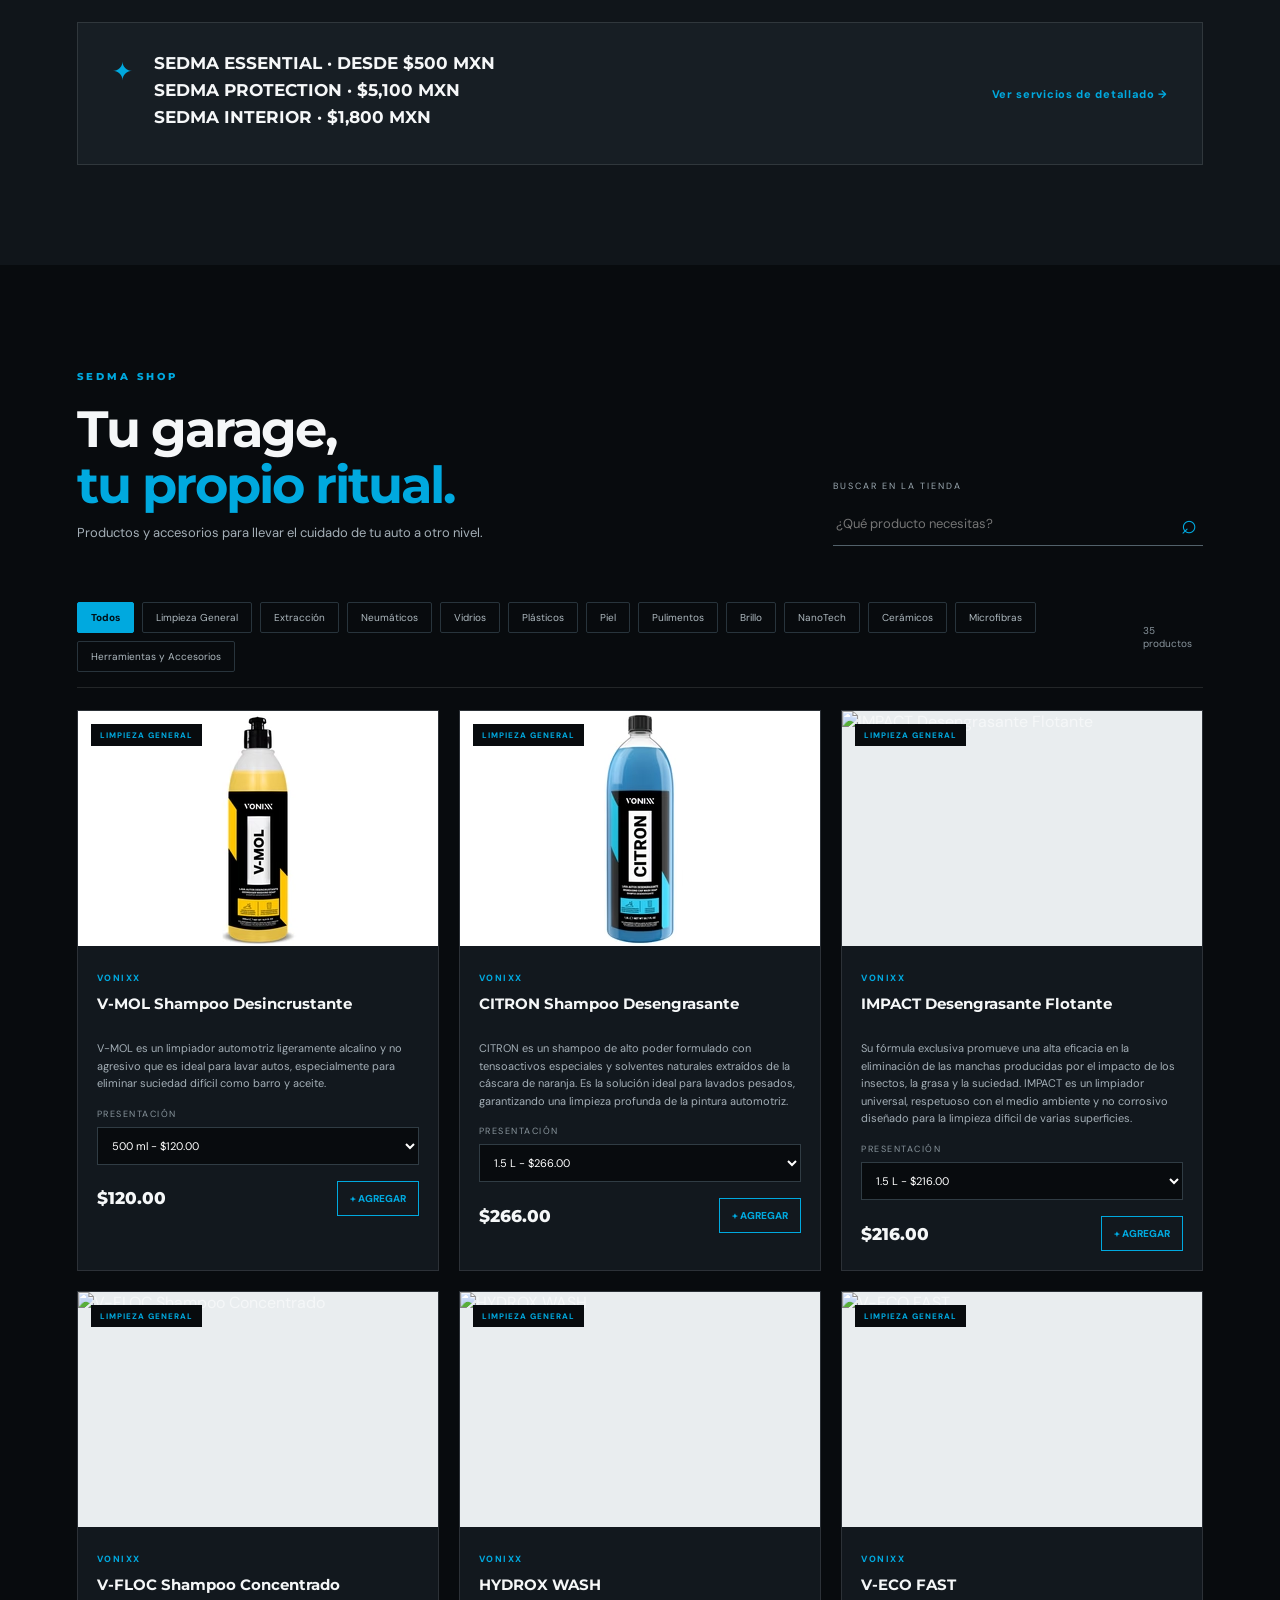
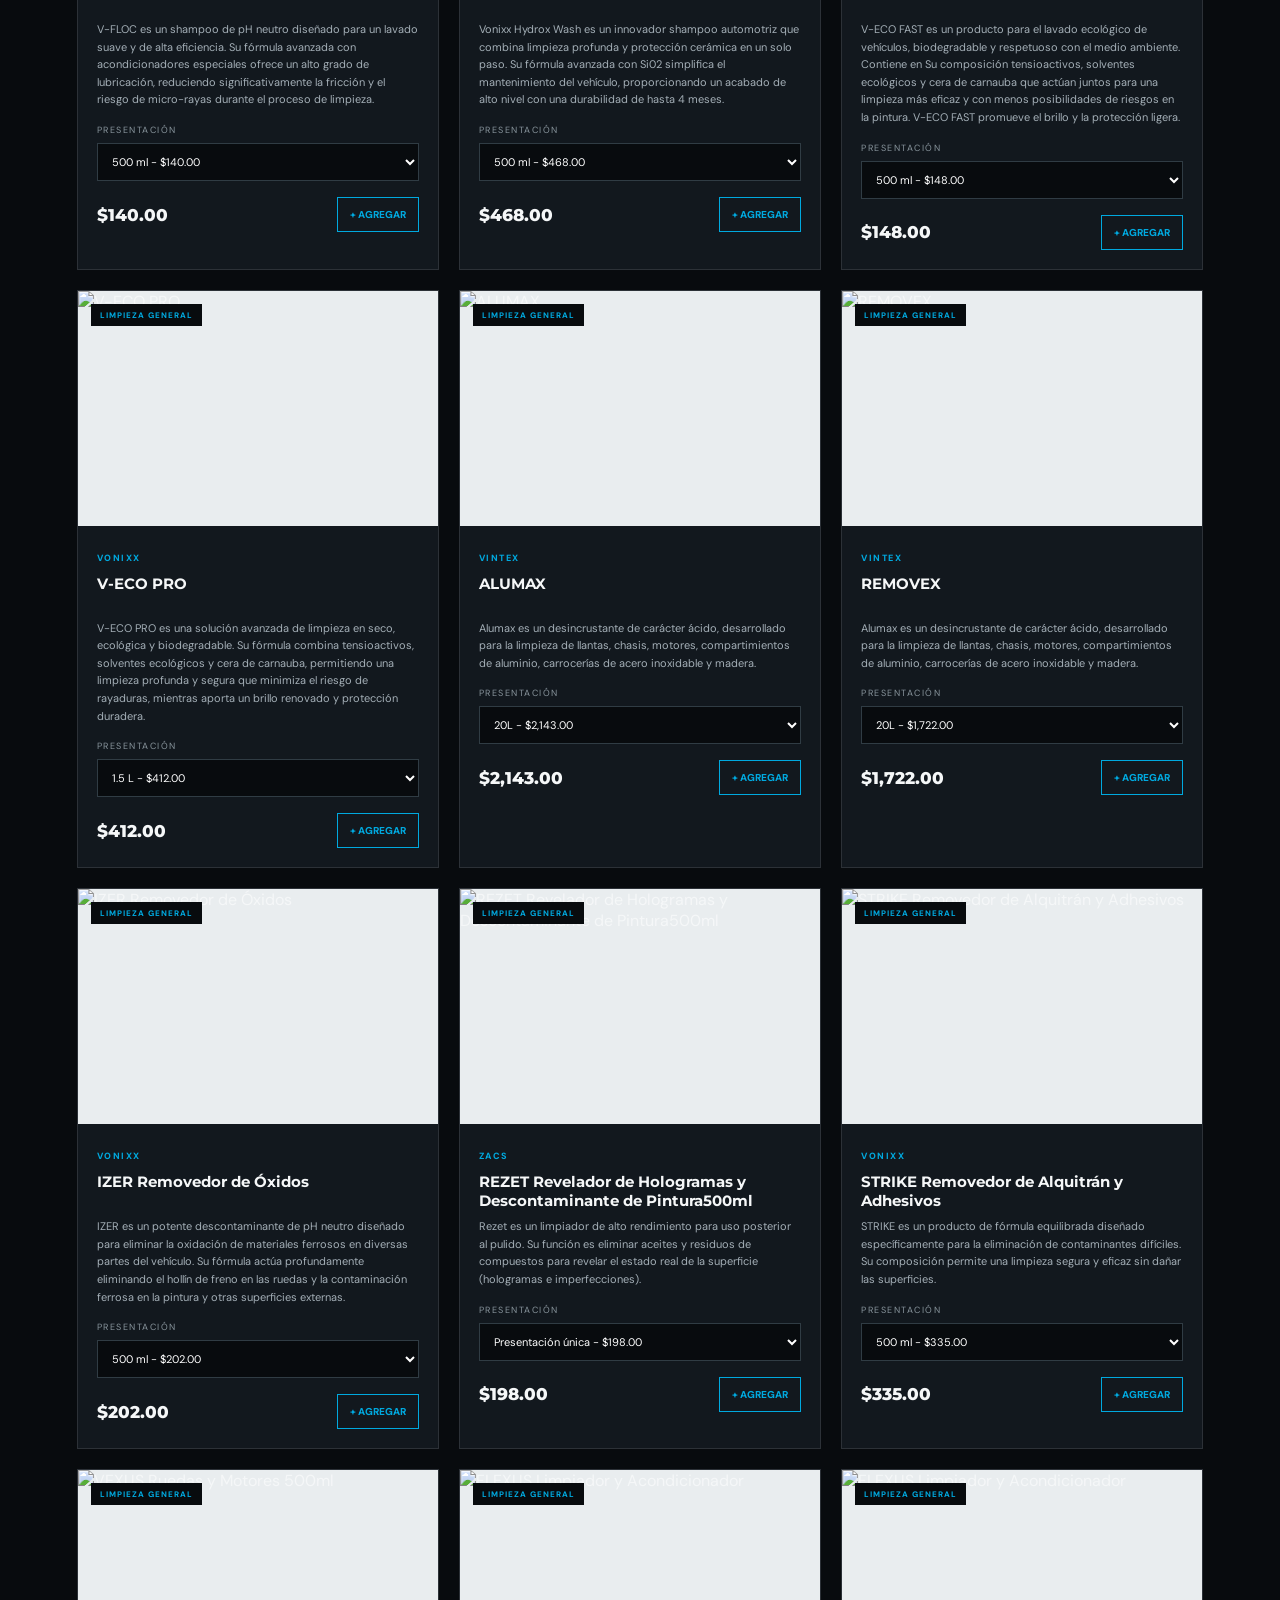
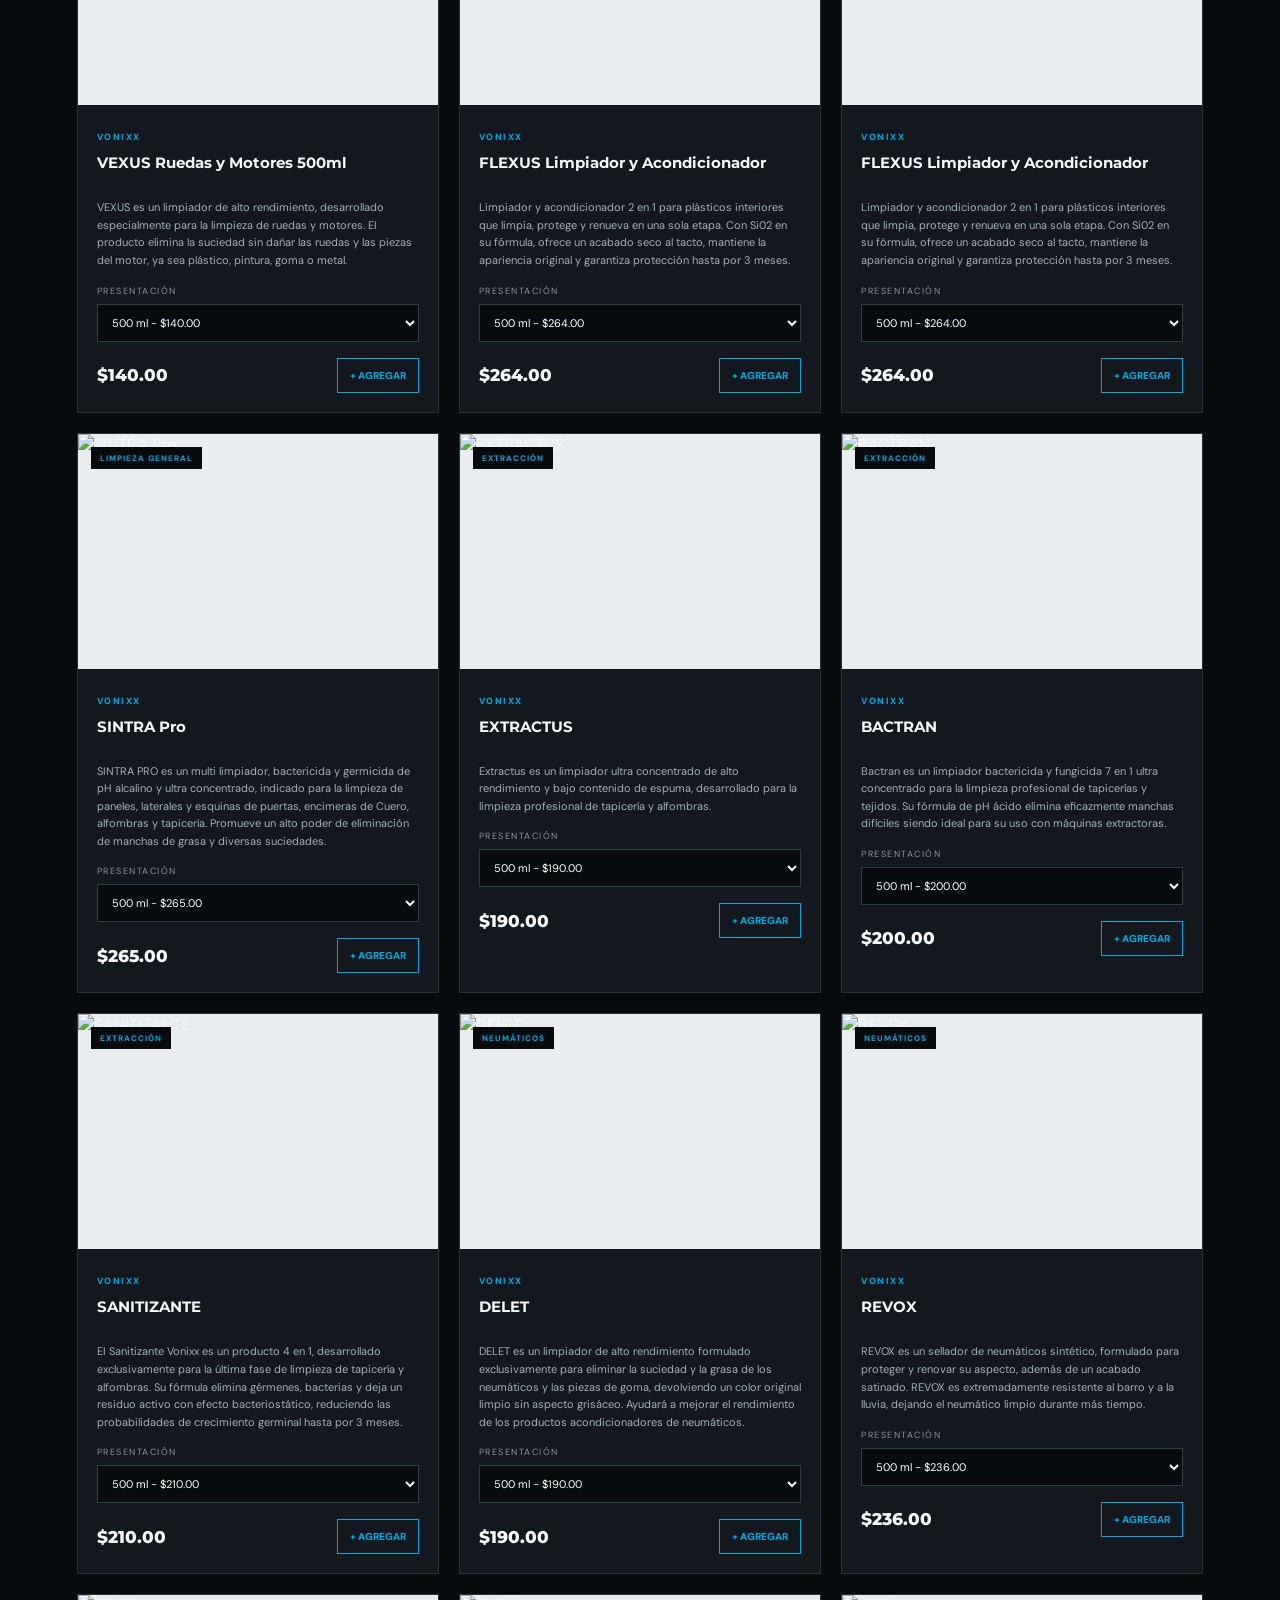
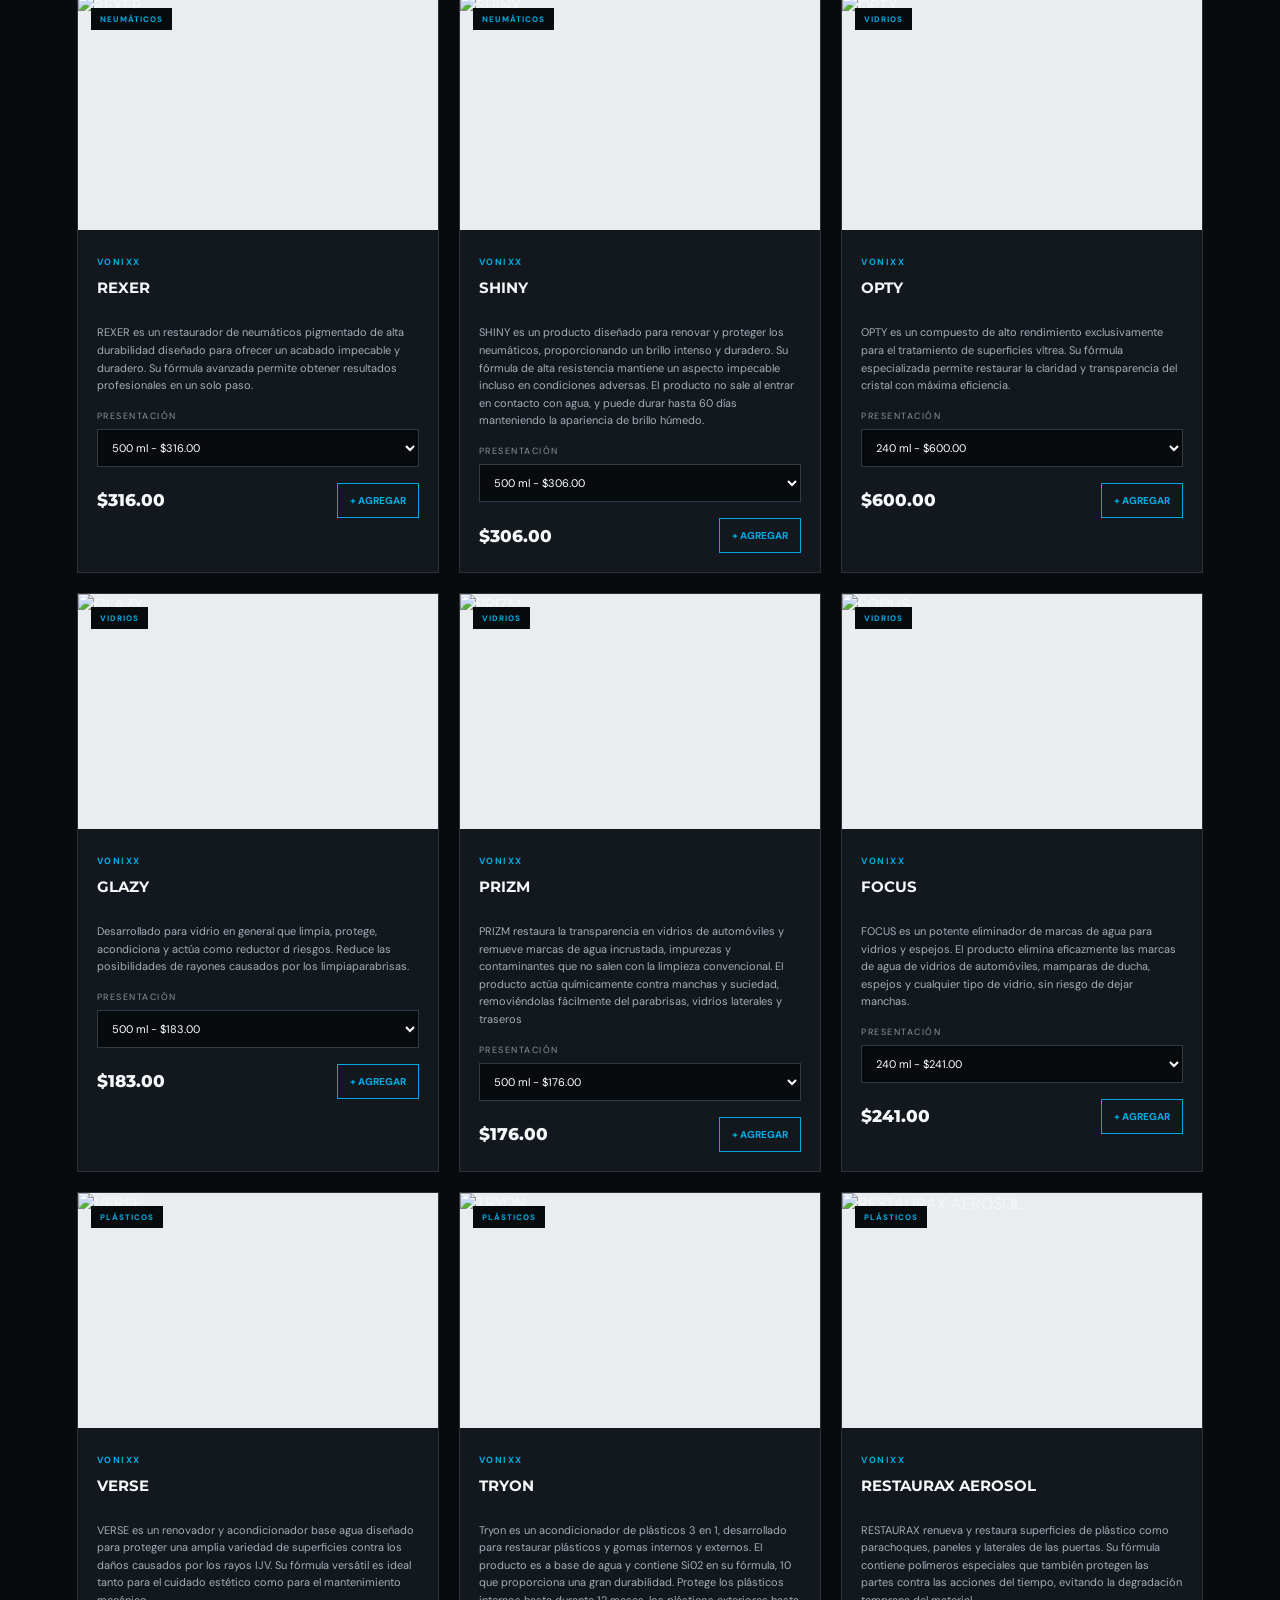
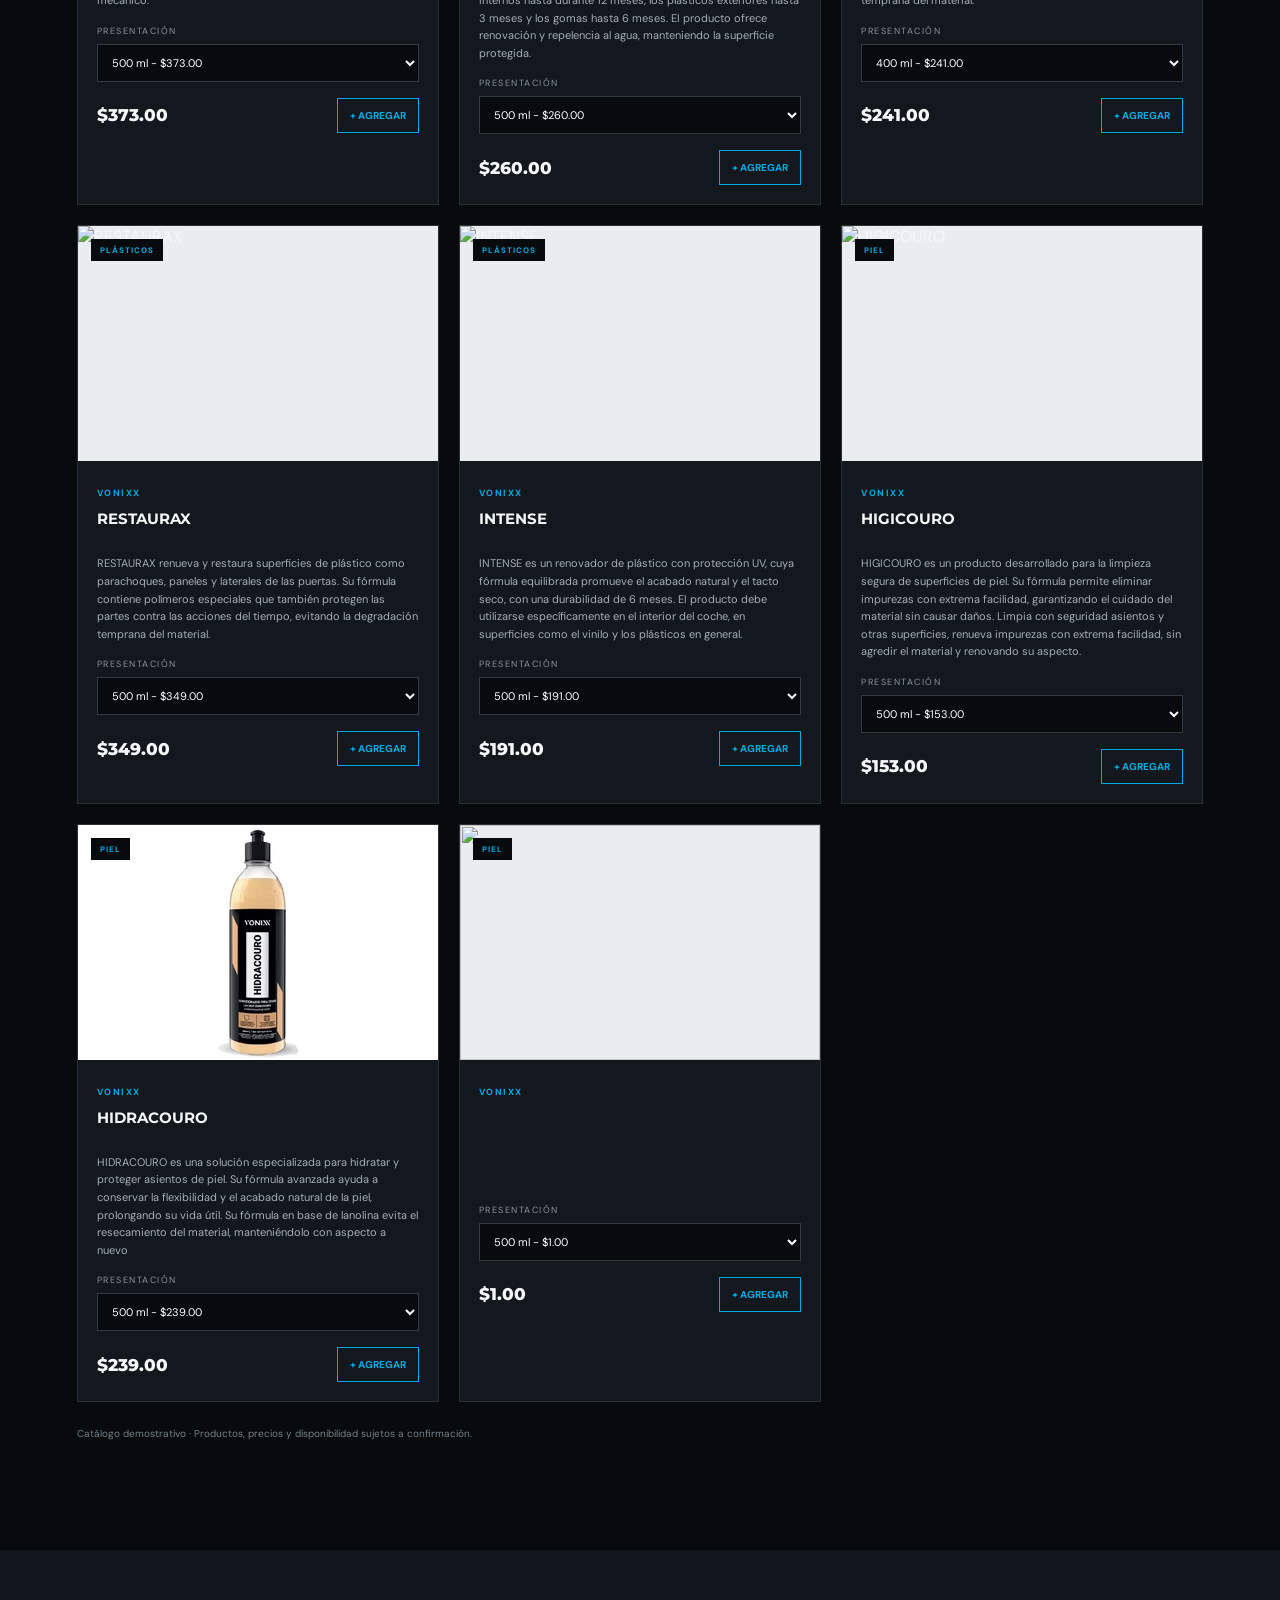
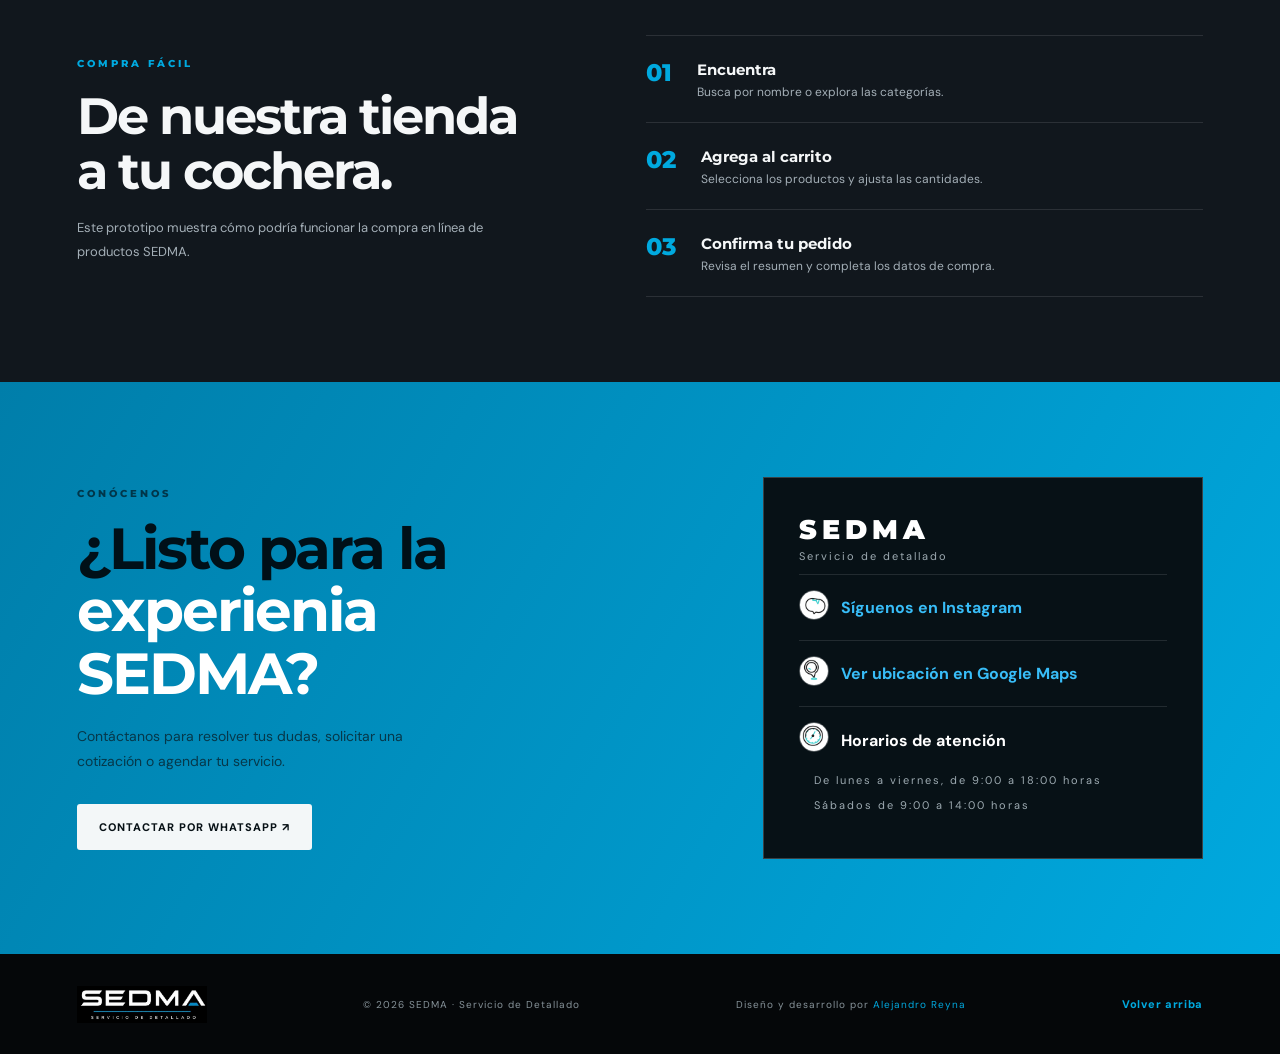
==== commit 8a2d88ed: "Agregue el icono de tik tok, el video de la gmc y modifique la seccion de conoce nuestros servicios " ====
--- a/index.html
+++ b/index.html
@@ -43,9 +43,11 @@
       <div class="section-wrap">
         <div class="section-heading"><div><p class="eyebrow blue-text">SERVICIOS DE DETALLADO</p><h2>Elige el cuidado<br>que tu auto necesita.</h2></div><p>Soluciones para mantener tu vehículo limpio, protegido y con una apariencia impecable.</p></div>
         <div class="service-coming">
-          <div><span class="mini-icon">✦</span><h3>COMO NUEVO · $1,200 MXN</h3><p>Lavado, descontaminado de pintura, cera en pasta y protección de plásticos.</p></div>
-          <a href="servicios.html" class="text-link">Ver servicios de detallado <span>→</span></a>
-        </div>
+          <div><span class="mini-icon">✦</span><h3>SEDMA ESSENTIAL · DESDE $500 MXN</h3>
+            <p><h3> SEDMA PROTECTION · $5,100 MXN</h3></p>
+            <p><h3> SEDMA INTERIOR · $1,800 MXN</h3></p>
+          </div>
+          <a href="servicios.html/#inicio" class="text-link">Ver servicios de detallado <span>→</span></a>
       </div>
     </section>
 
--- a/styles.css
+++ b/styles.css
@@ -152,6 +152,29 @@
 }
 .variant-select:focus {
     border-color: #00a9df;
+}
+/*
+.service-video {
+    position: relative;
+    width: 100%;
+    height: 500px;
+    padding-bottom: 56.25%;
+    overflow: hidden;
+}
+*/
+.service-video {
+    width: 100%;
+    aspect-ratio: 1 / 1;
+    overflow: hidden;
+    padding-bottom: 0;
+    
+}
+
+.service-video video {
+    width: 100%;
+    height: 100%;
+    object-fit: cover;
+    display: block;
 }
 
 @media(max-width:850px){.site-header{padding:0 5%;height:75px}.brand img{width:135px}.site-header nav{gap:17px}.site-header nav a{font-size:10px}.cart-button{padding:9px}.hero{min-height:600px}.intro{gap:5%}.service-feature{grid-template-columns:1fr}.service-photo{min-height:360px}.product-grid{grid-template-columns:repeat(2,1fr)}.process-inner{gap:5%}.contact-grid{gap:6%}}
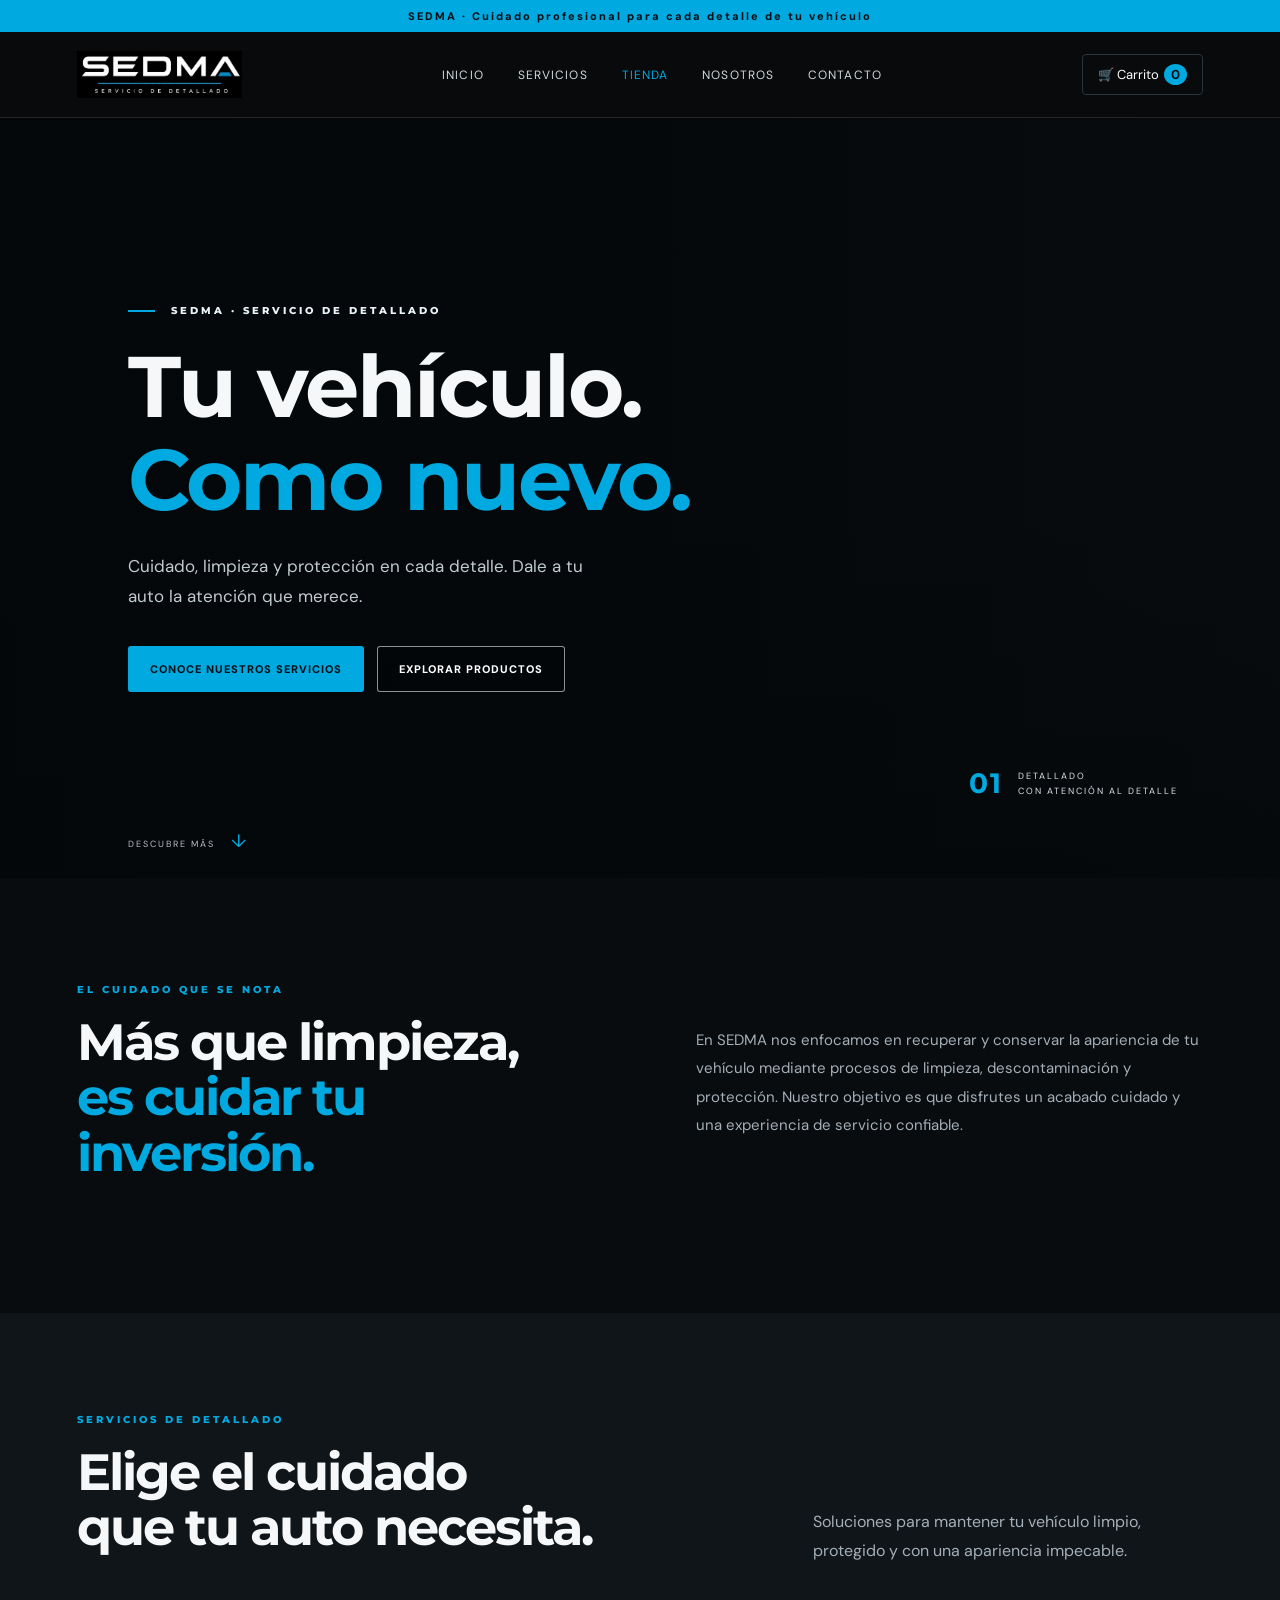
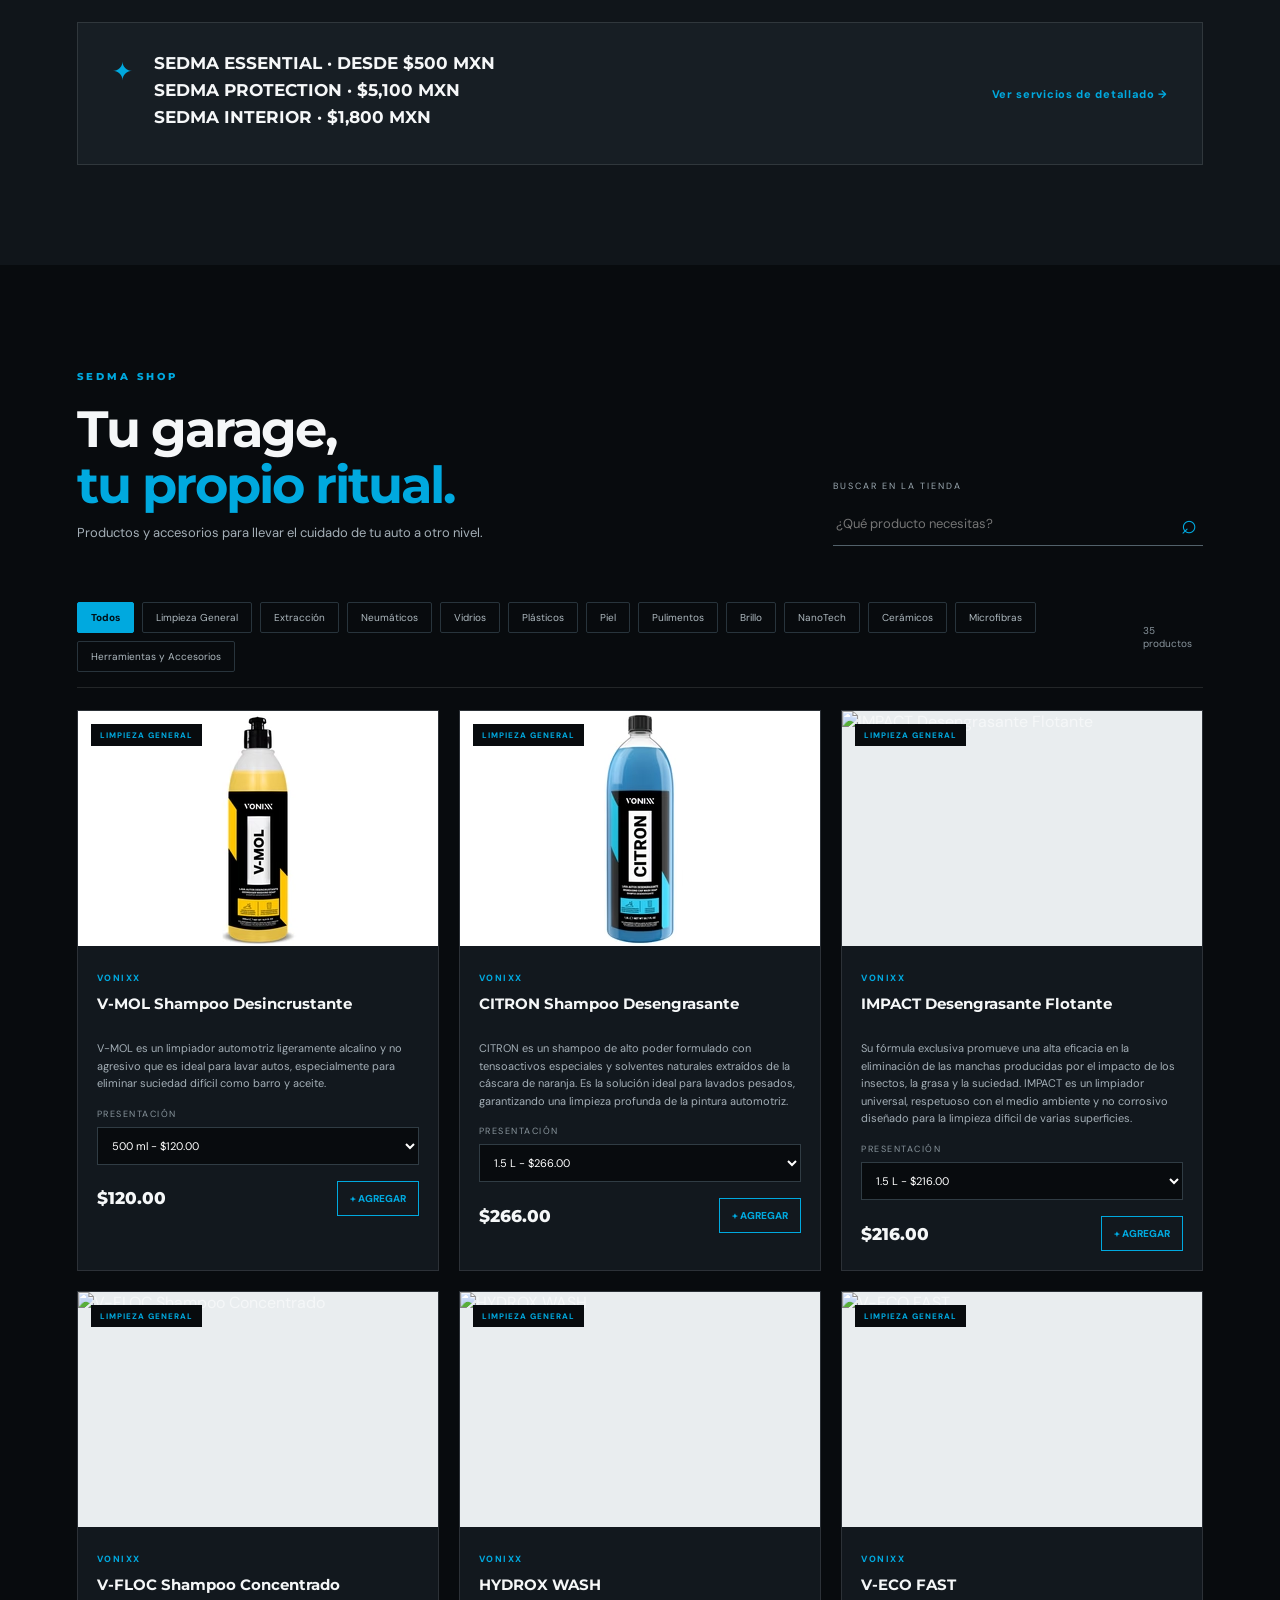
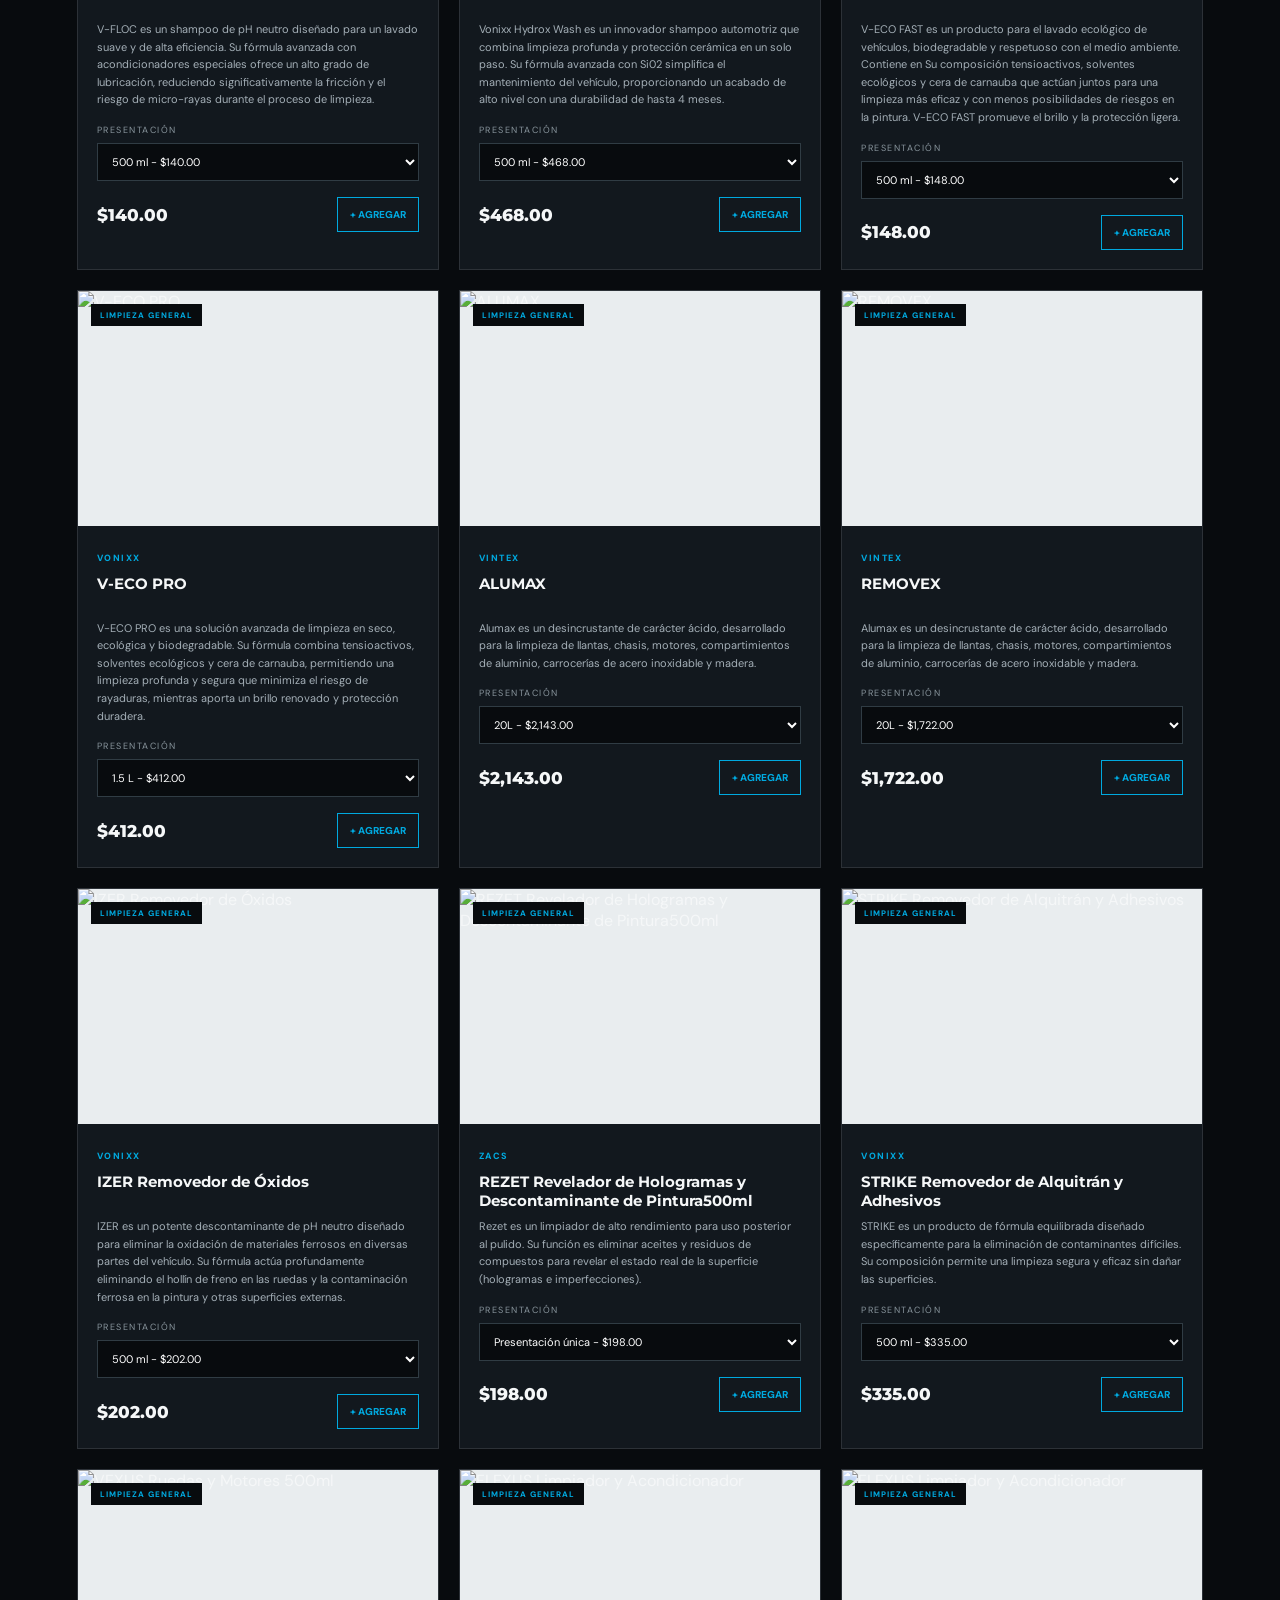
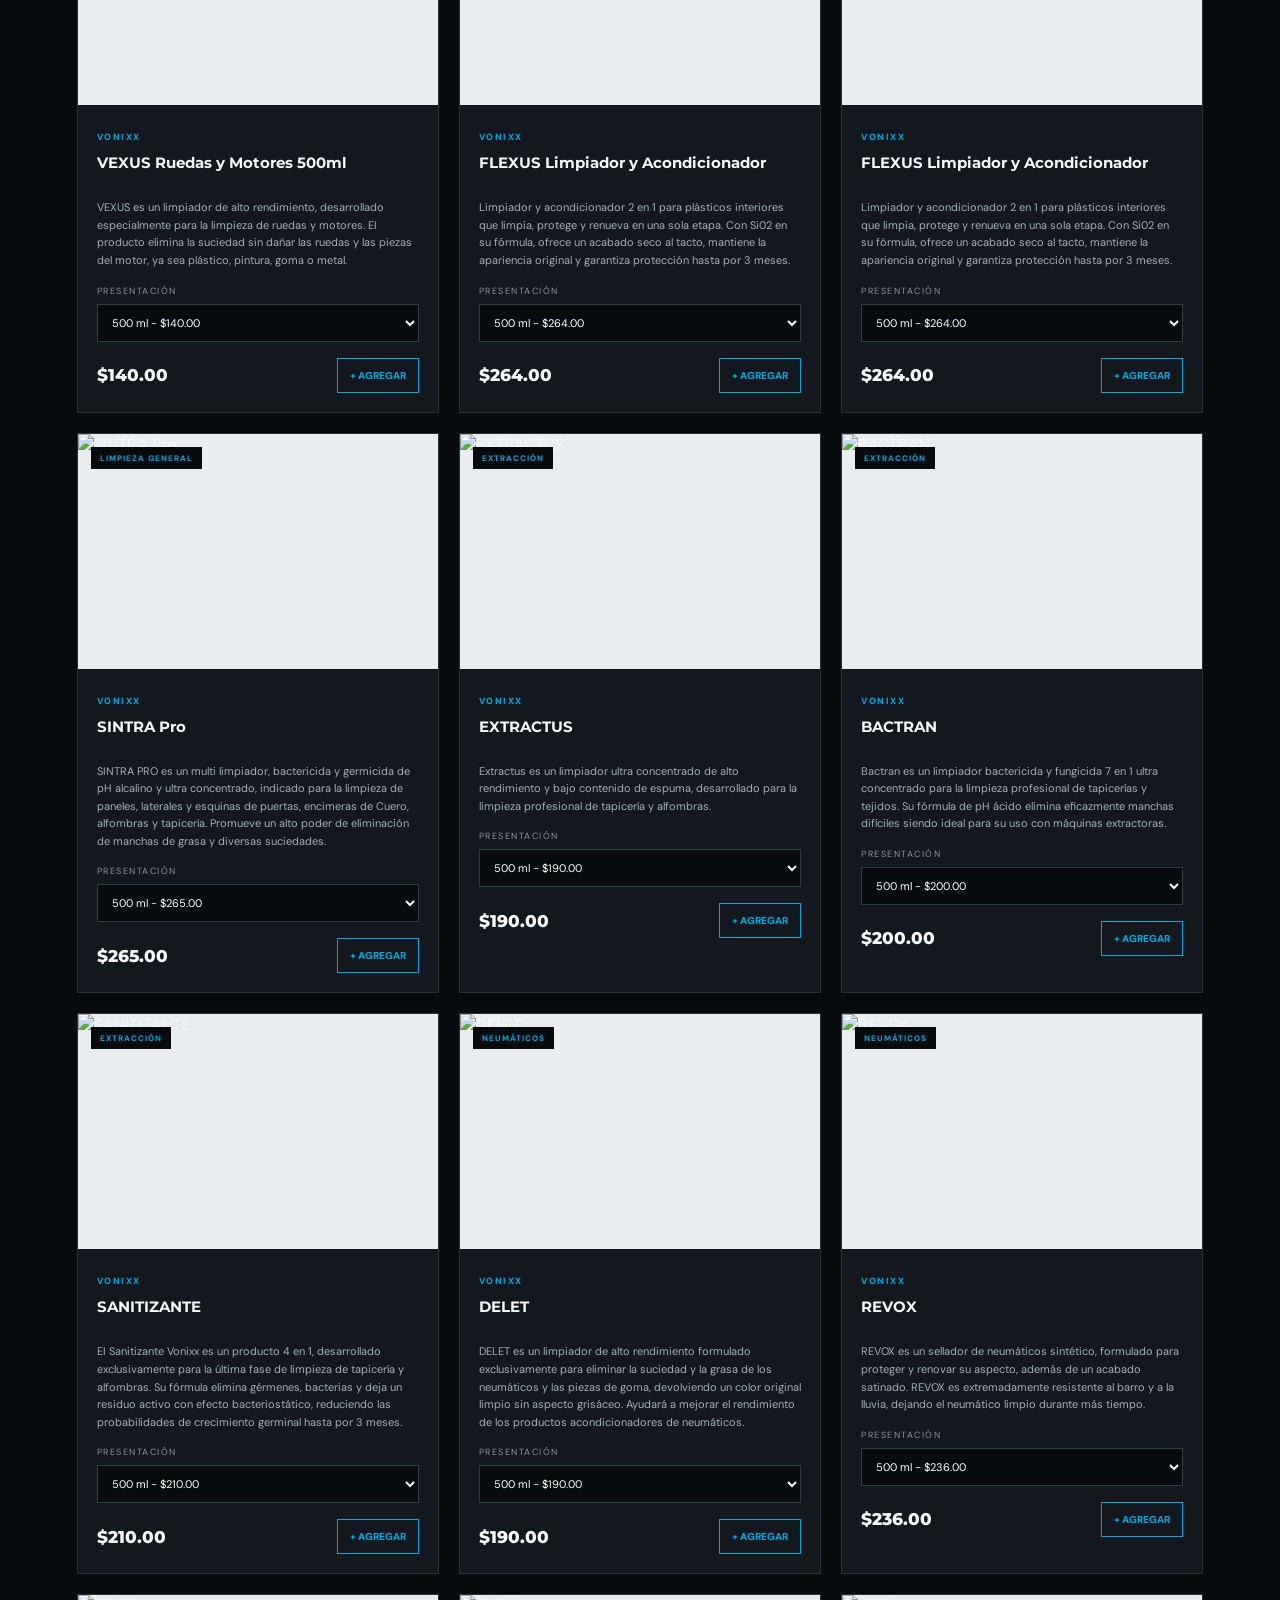
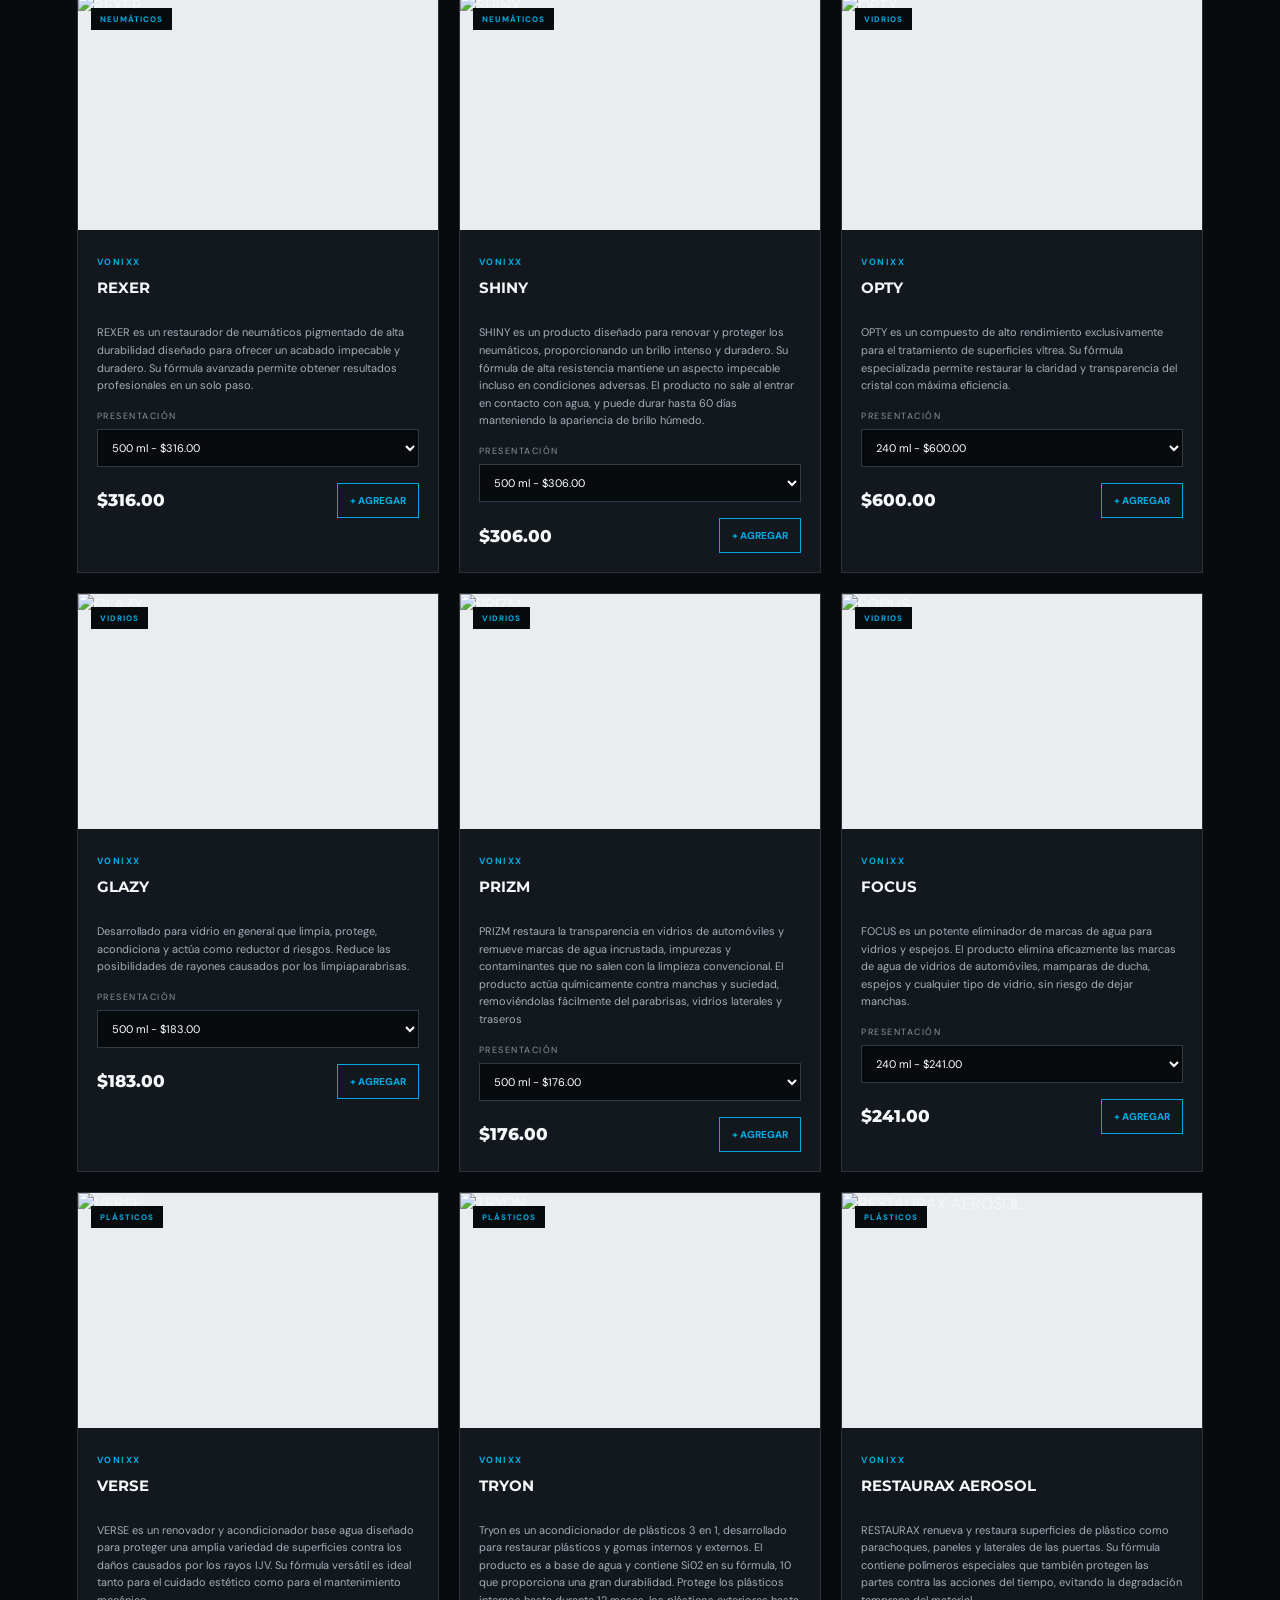
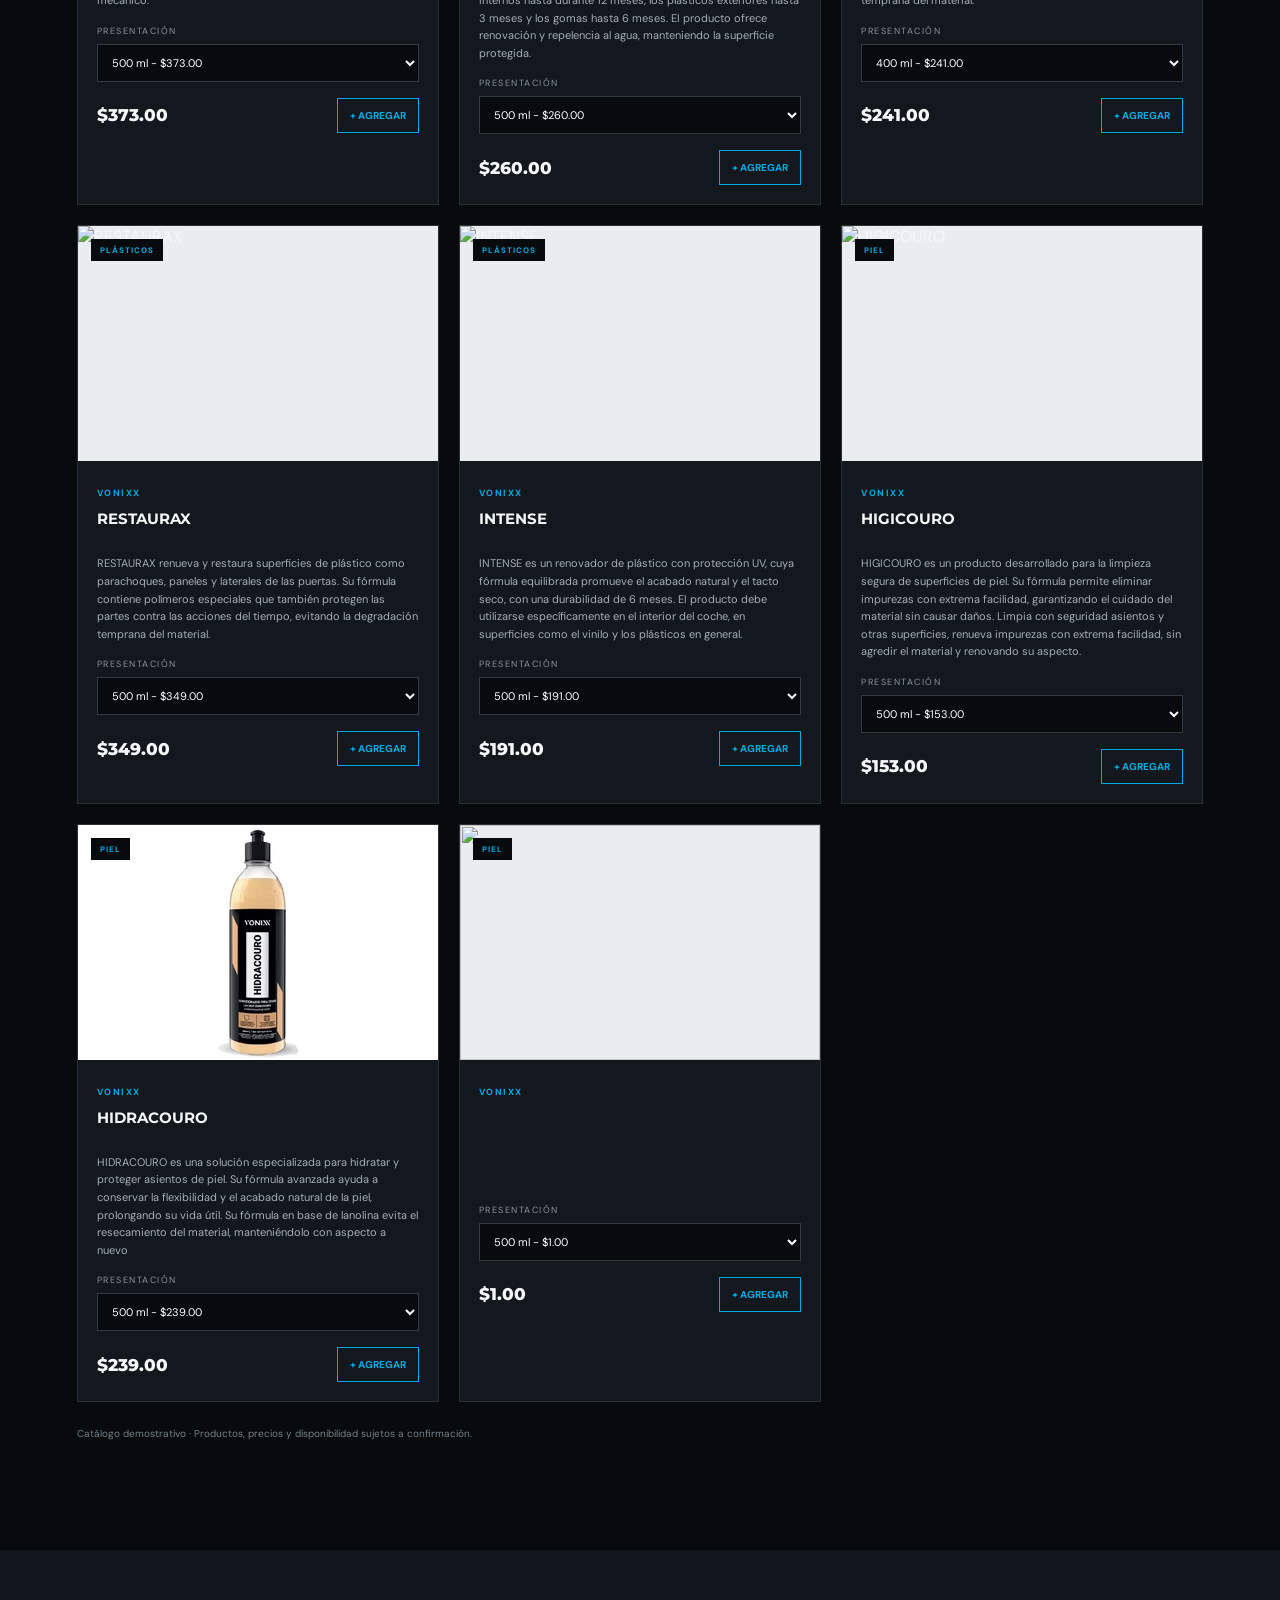
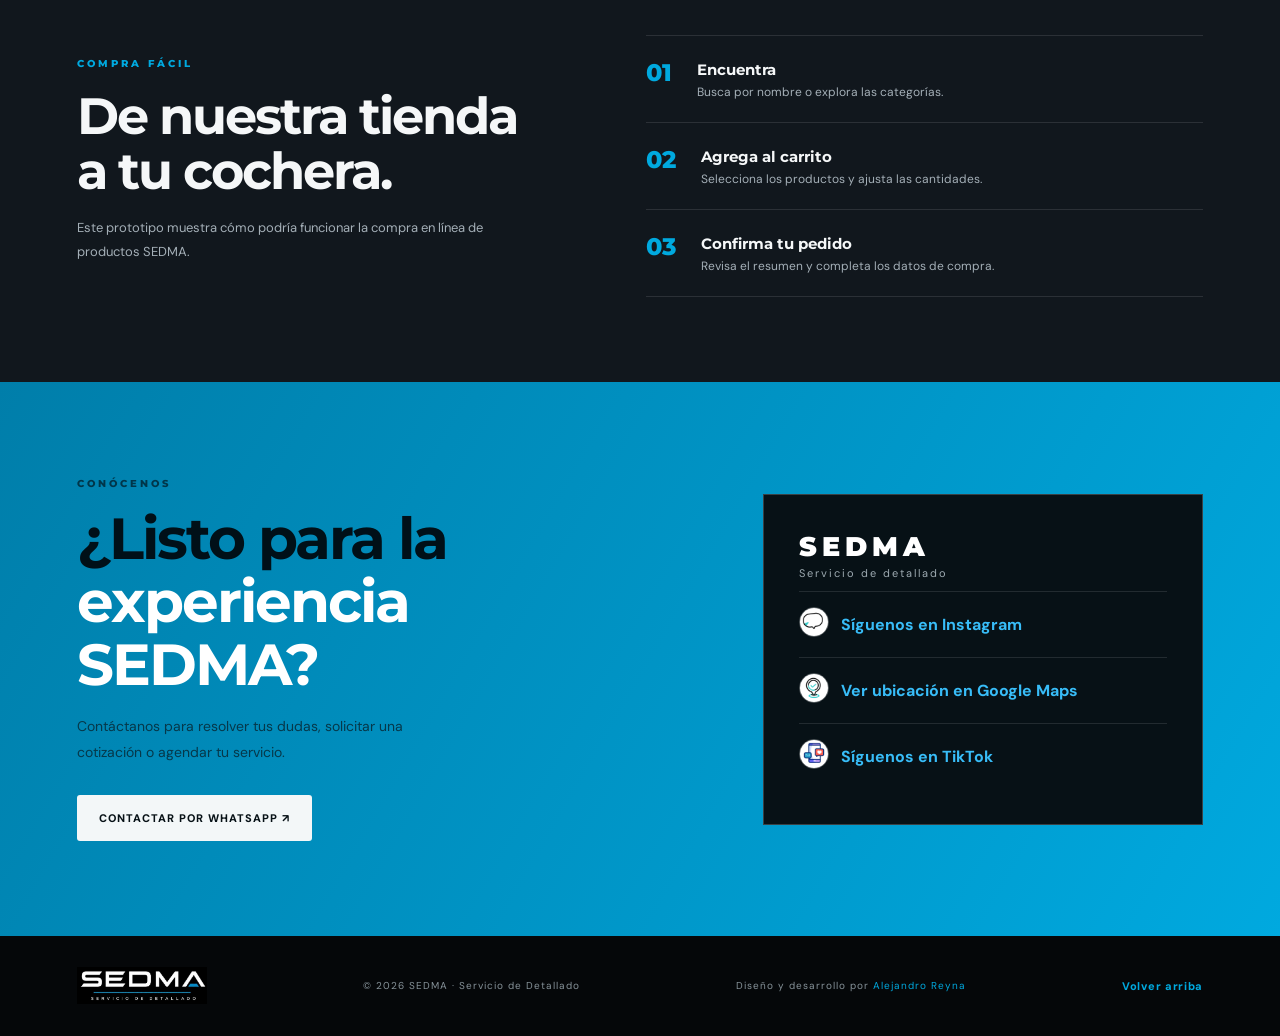
==== commit 8a98fbae: "Elimine recursos innecesarios y corregi 'experiencia', agregue el link a tiktok y ordene los los lin" ====
--- a/index.html
+++ b/index.html
@@ -16,7 +16,7 @@
     <a class="brand" href="#inicio" aria-label="SEDMA inicio"><img src="assets/logo-sedma.jpg" alt="SEDMA Servicio de Detallado"></a>
     <button class="menu-toggle" id="menuToggle" aria-label="Abrir menú">☰</button>
     <nav id="mainNav">
-      <a href="#inicio">Inicio</a><a href="servicios.html">Servicios</a><a href="#tienda">Tienda</a><a href="#nosotros">Nosotros</a><a href="#contacto">Contacto</a>
+      <a href="#inicio">Inicio</a><a href="servicios.html">Servicios</a><a class="active" href="#tienda">Tienda</a><a href="#nosotros">Nosotros</a><a href="#contacto">Contacto</a>
     </nav>
     <button class="cart-button" id="openCart" aria-label="Abrir carrito">🛒 <span>Carrito</span><b id="cartCount">0</b></button>
   </header>
@@ -101,8 +101,20 @@
 
     <section class="contact-section" id="contacto">
       <div class="section-wrap contact-grid">
-        <div><p class="eyebrow">CONÓCENOS</p><h2>¿Listo para la<br><em>experienia SEDMA?</em></h2><p>Contáctanos para resolver tus dudas, solicitar una cotización o agendar tu servicio.</p><a class="btn btn-light" href="https://wa.me/528446093020?text=Hola,%20quisiera%20cotizar%20un%20servicio%20de%20detallado%20automotriz." target="_blank" rel="noopener">Contactar por WhatsApp ↗</a></div>
-        <div class="contact-card"><h3>SEDMA</h3><p>Servicio de detallado</p><div class="contact-line-link"><span><img class="social-icon" src="assets/insta-icon-animado.gif" alt="Instagram"></span> <a href="https://www.instagram.com/sedma.detail/" target="_blank" rel="noopener noreferrer">Síguenos en Instagram</a></div><div class="contact-line-link"><span><img class="social-icon" src="assets/ubicacion.gif" alt="Ubicación"></span> <a href="https://www.google.com/maps/place/Vonixx+Suc.+Saltillo/@25.3994829,-100.9940993,17z/data=!3m1!4b1!4m6!3m5!1s0x868873ed09df56c3:0xa2b7a4e3cc92ff21!8m2!3d25.3994781!4d-100.9915244!16s%2Fg%2F11mlzv8bcf?entry=ttu&g_ep=EgoyMDI2MTExNy4wIKXMDSoASAFQAw%3D%3D" target="_blank" rel="noopener noreferrer">Ver ubicación en Google Maps </a></div><div class="contact-line"><span><img class="social-icon" src="assets/horario.gif" alt="Horarios"></span> Horarios de atención </div><p class="info-horario">De lunes a viernes, de 9:00 a 18:00 horas</p><p class="info-horario">Sábados de 9:00 a 14:00 horas</p></div>
+        <div><p class="eyebrow">CONÓCENOS</p><h2>¿Listo para la<br><em>experiencia SEDMA?</em></h2><p>Contáctanos para resolver tus dudas, solicitar una cotización o agendar tu servicio.</p><a class="btn btn-light" href="https://wa.me/528446093020?text=Hola,%20quisiera%20cotizar%20un%20servicio%20de%20detallado%20automotriz." target="_blank" rel="noopener">Contactar por WhatsApp ↗</a></div>
+        <div class="contact-card">
+          <h3>SEDMA</h3>
+          <p>Servicio de detallado</p>
+          <div class="contact-line-link"><span><img class="social-icon" src="assets/insta-icon-animado.gif" alt="Instagram"></span> 
+            <a href="https://www.instagram.com/sedma.detail/" target="_blank" rel="noopener noreferrer">Síguenos en Instagram</a>
+          </div>
+          <div class="contact-line-link"><span><img class="social-icon" src="assets/ubicacion.gif" alt="Ubicación"></span> 
+            <a href="https://www.google.com/maps/place/Vonixx+Suc.+Saltillo/@25.3994829,-100.9940993,17z/data=!3m1!4b1!4m6!3m5!1s0x868873ed09df56c3:0xa2b7a4e3cc92ff21!8m2!3d25.3994781!4d-100.9915244!16s%2Fg%2F11mlzv8bcf?entry=ttu&g_ep=EgoyMDI2MTExNy4wIKXMDSoASAFQAw%3D%3D" target="_blank" rel="noopener noreferrer">Ver ubicación en Google Maps </a>
+          </div>
+          <div class="contact-line-link"><span><img class="social-icon" src="assets/icono_tiktok_animado.gif" alt="TikTok"></span>
+            <a href="https://www.tiktok.com/@enrique.martinez7937?_r=1&_t=ZS-9BhmHsgh0U9" target="_blank" rel="noopener noreferrer">Síguenos en TikTok</a>
+          </div>
+        </div>
       </div>
     </section>
   </main>
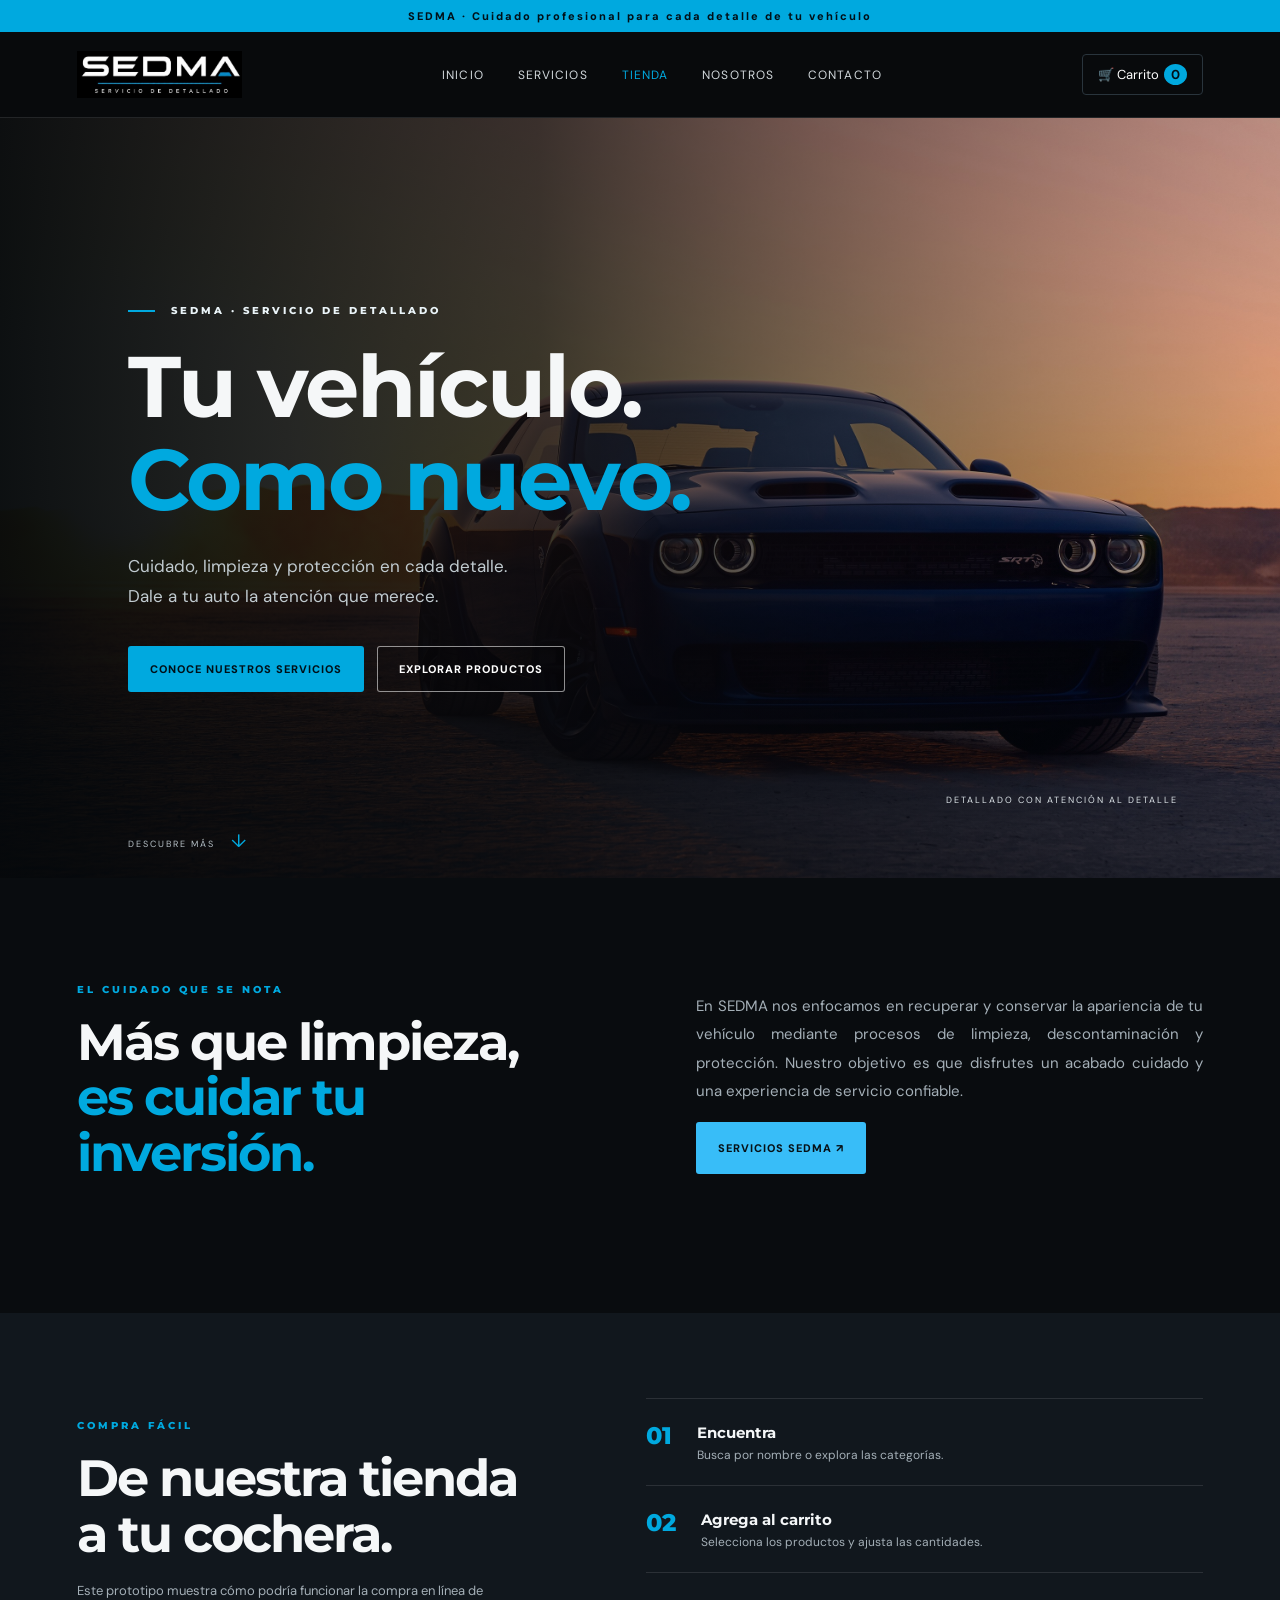
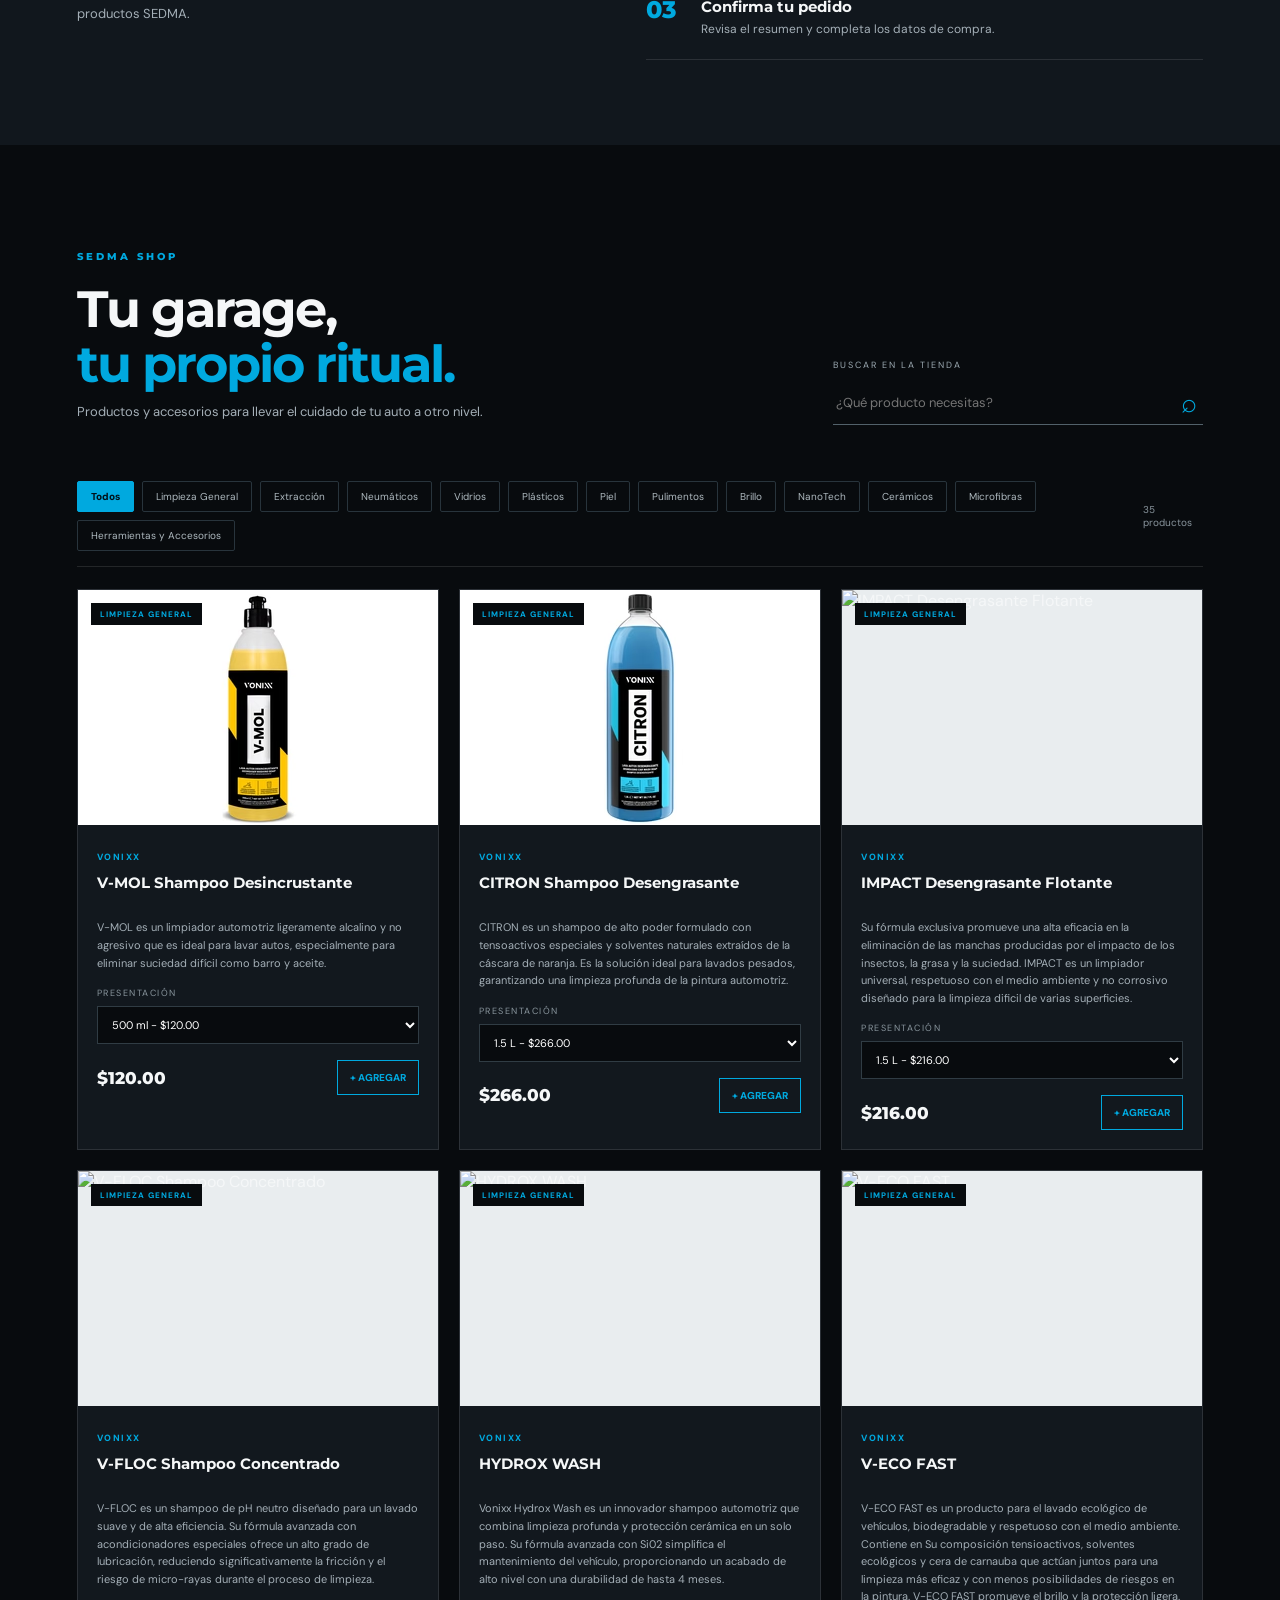
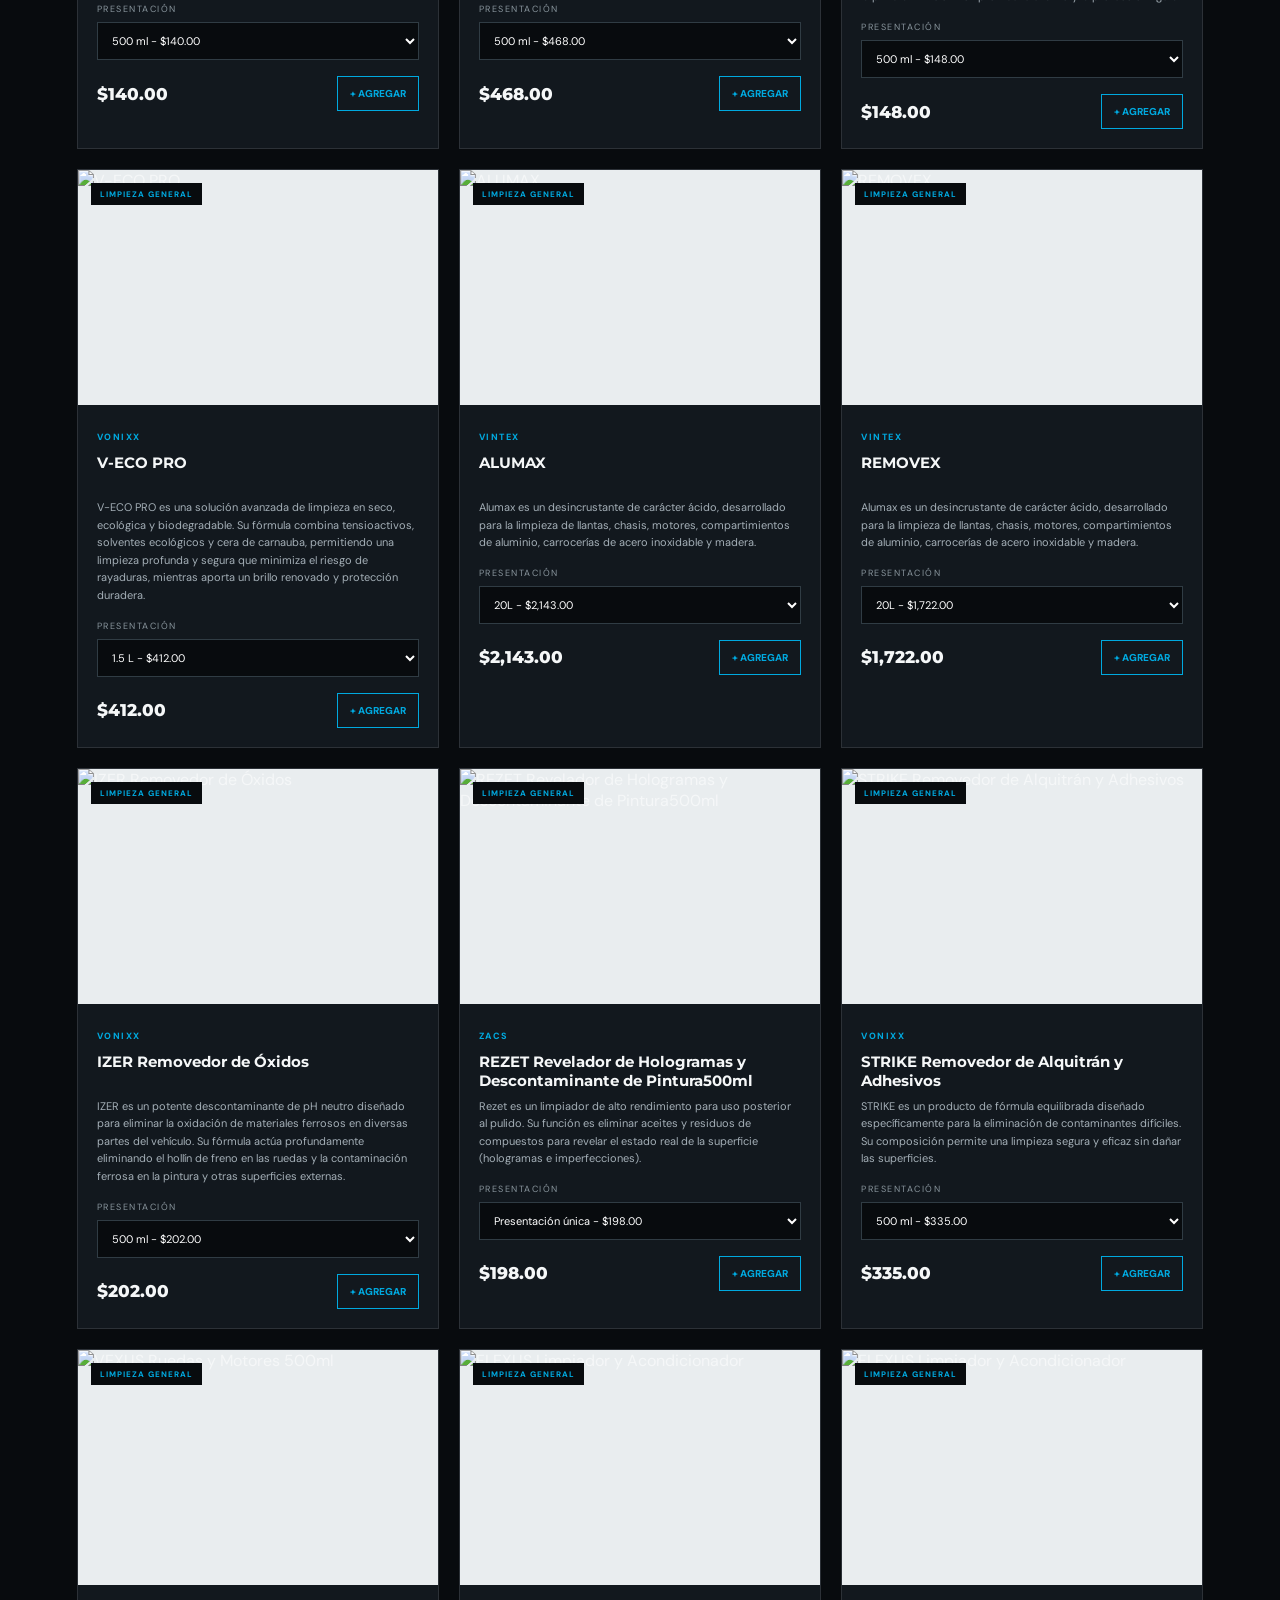
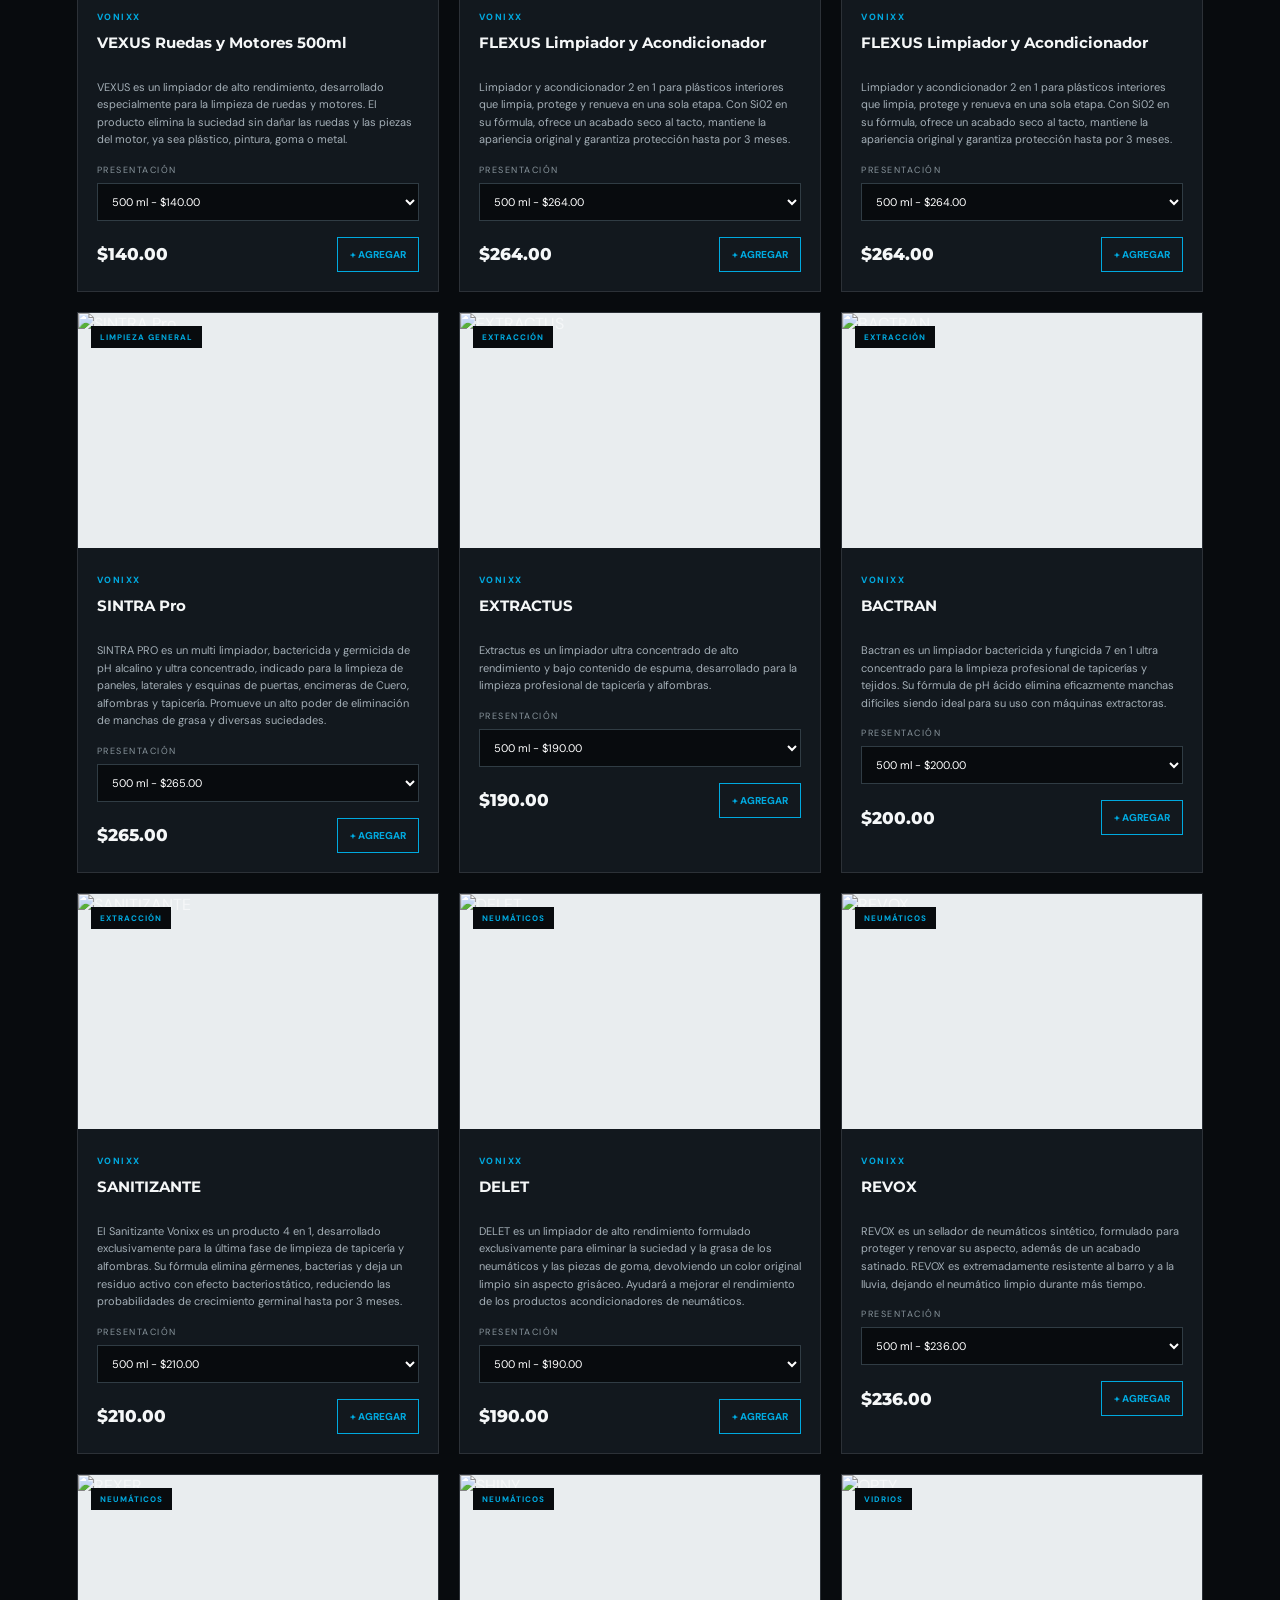
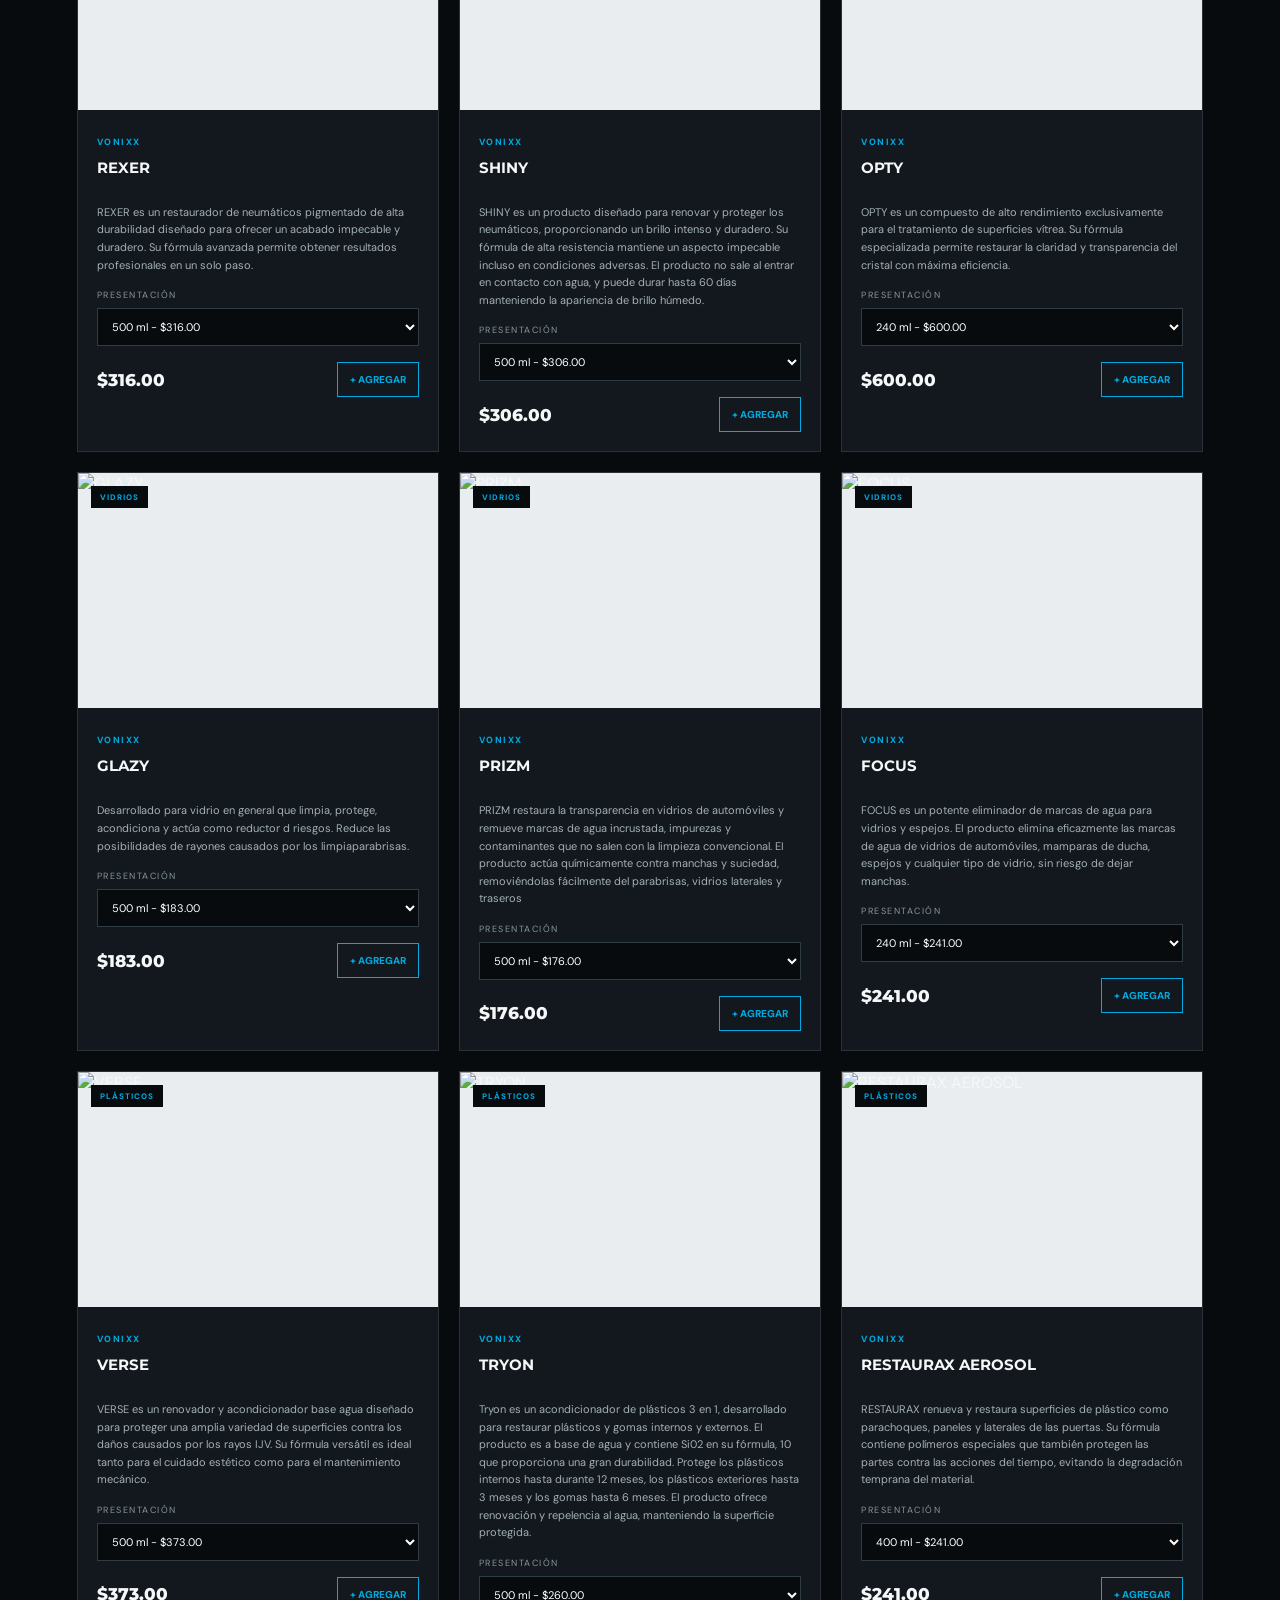
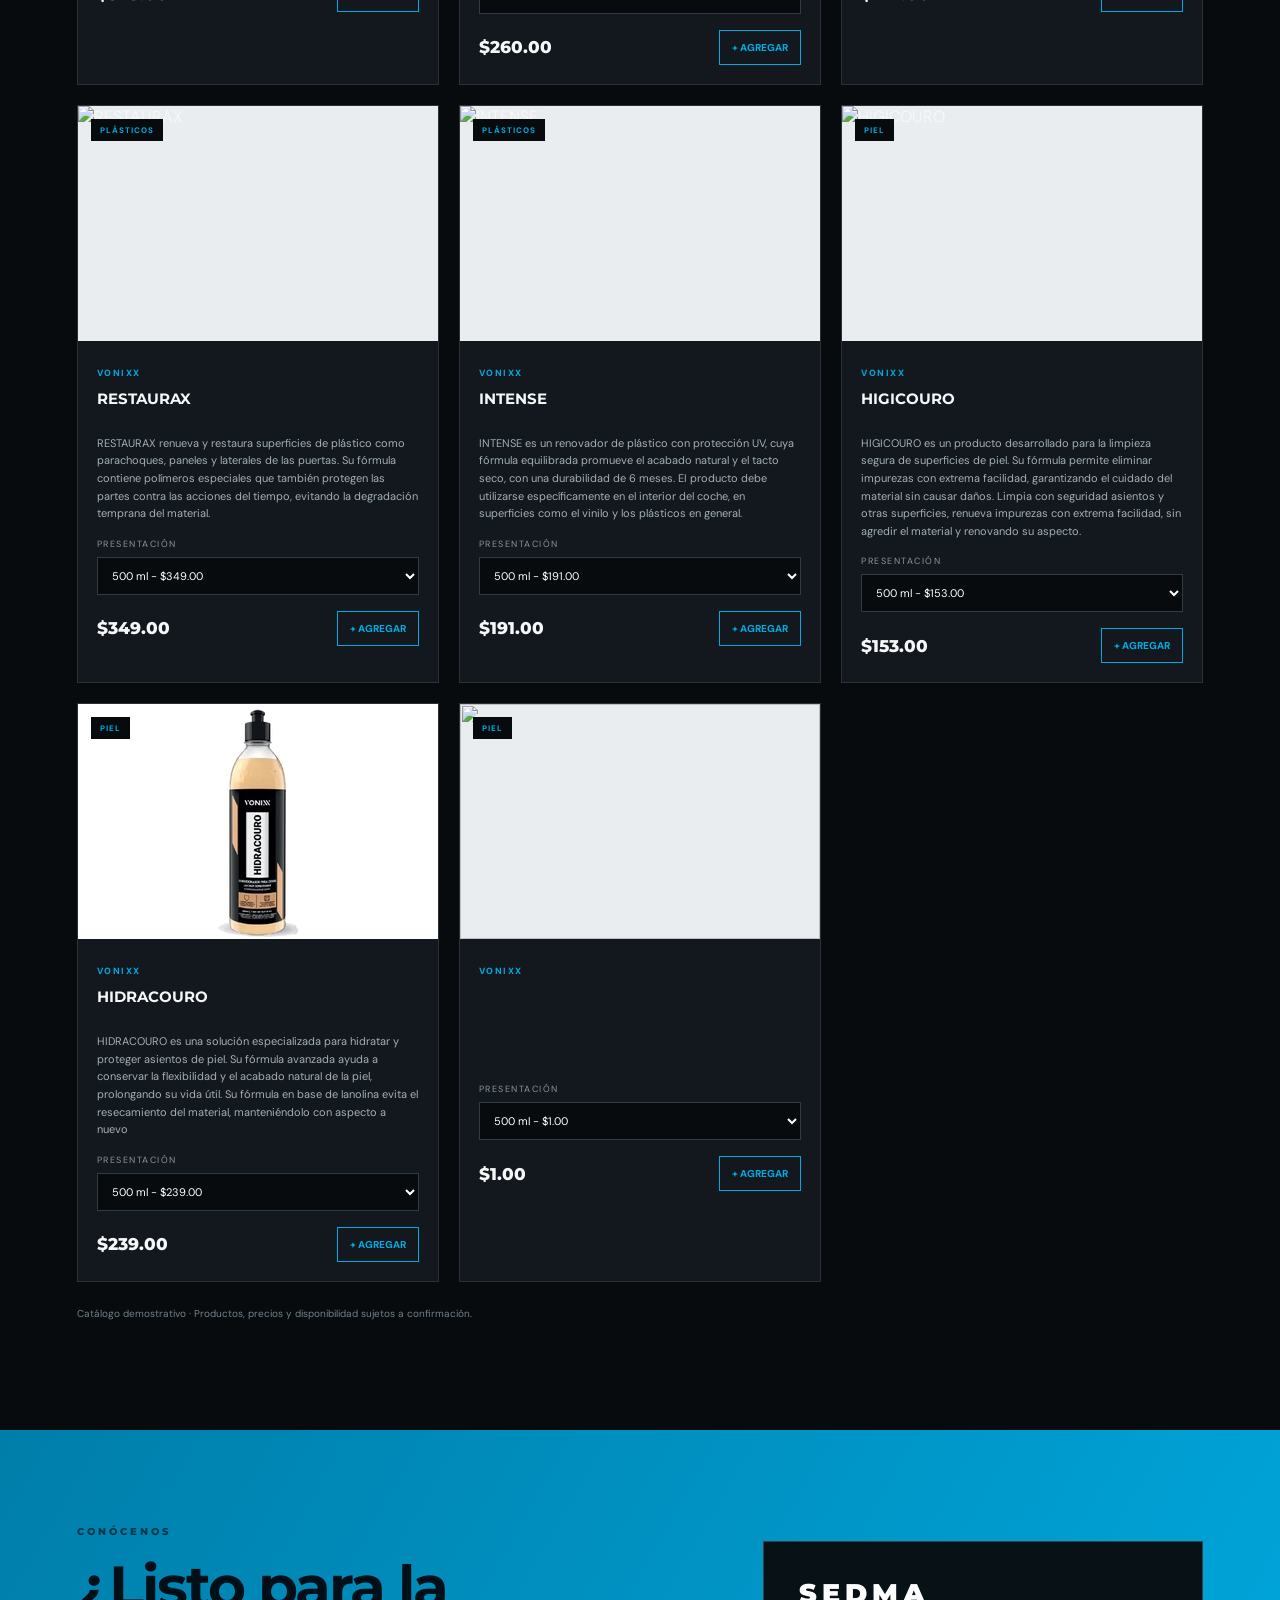
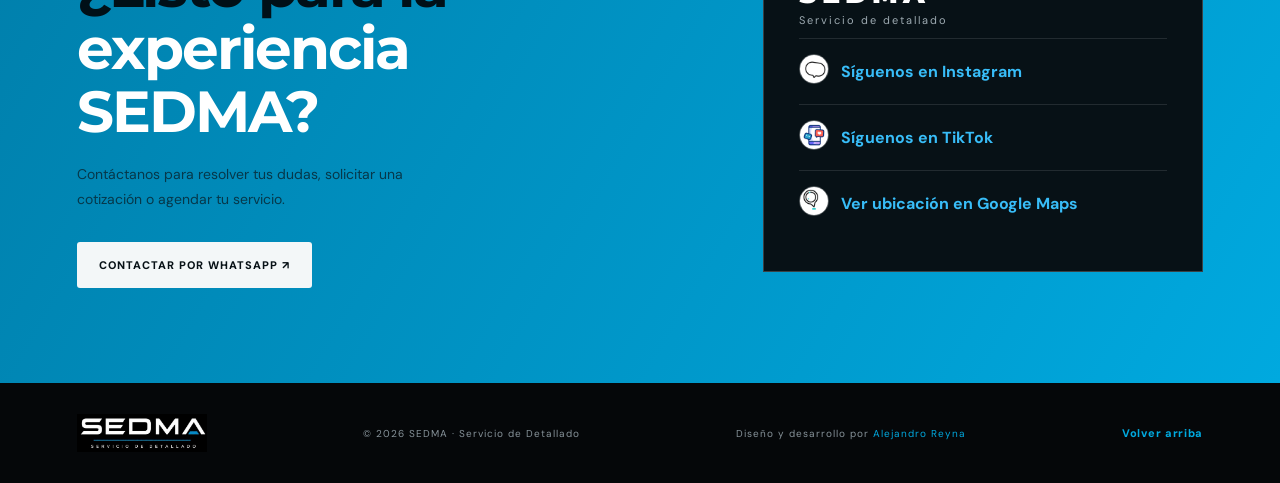
==== commit b60dcd6c: "Agregue un favicon" ====
--- a/index.html
+++ b/index.html
@@ -8,6 +8,7 @@
   <link rel="preconnect" href="https://fonts.googleapis.com">
   <link rel="preconnect" href="https://fonts.gstatic.com" crossorigin>
   <link href="https://fonts.googleapis.com/css2?family=DM+Sans:wght@400;500;600;700&family=Montserrat:wght@400;500;600;700;800;900&display=swap" rel="stylesheet">
+  <link rel="icon" type="image/png" href="assets/favicon.png">
   <link rel="stylesheet" href="styles.css">
 </head>
 <body>
@@ -27,30 +28,34 @@
       <div class="hero-content">
         <p class="eyebrow"><span></span> SEDMA · SERVICIO DE DETALLADO</p>
         <h1>Tu vehículo.<br><em>Como nuevo.</em></h1>
-        <p class="hero-copy">Cuidado, limpieza y protección en cada detalle. Dale a tu auto la atención que merece.</p>
-        <div class="hero-actions"><a class="btn btn-blue" href="servicios.html">Conoce nuestros servicios</a><a class="btn btn-outline" href="#tienda">Explorar productos</a></div>
+        <p class="hero-copy">Cuidado, limpieza y protección en cada detalle. 
+          <br> Dale a tu auto la atención que merece.</p>
+        <div class="hero-actions">
+          <a class="btn btn-blue" href="servicios.html">Conoce nuestros servicios</a>
+          <a class="btn btn-outline" href="#tienda">Explorar productos</a>
+        </div>
       </div>
-      <div class="hero-note"><strong>01</strong><span>DETALLADO<br>CON ATENCIÓN AL DETALLE</span></div>
+      <div class="hero-note"><span>DETALLADO CON ATENCIÓN AL DETALLE</span></div>
       <a class="scroll-cue" href="#nosotros">DESCUBRE MÁS <span>↓</span></a>
     </section>
 
     <section class="intro section-wrap" id="nosotros">
       <div><p class="eyebrow blue-text">EL CUIDADO QUE SE NOTA</p><h2>Más que limpieza,<br><em>es cuidar tu inversión.</em></h2></div>
-      <p>En SEDMA nos enfocamos en recuperar y conservar la apariencia de tu vehículo mediante procesos de limpieza, descontaminación y protección. Nuestro objetivo es que disfrutes un acabado cuidado y una experiencia de servicio confiable.</p>
+      <p>En SEDMA nos enfocamos en recuperar y conservar la apariencia de tu vehículo mediante procesos de limpieza, descontaminación y protección. Nuestro objetivo es que disfrutes un acabado cuidado y una experiencia de servicio confiable.
+        <br><a class="btn btn-light-service" href="servicios.html" target="_blank" rel="noopener">SERVICIOS SEDMA ↗</a>
+      </p>
+      
     </section>
-
-    <section class="services-section" id="servicios-resumen">
-      <div class="section-wrap">
-        <div class="section-heading"><div><p class="eyebrow blue-text">SERVICIOS DE DETALLADO</p><h2>Elige el cuidado<br>que tu auto necesita.</h2></div><p>Soluciones para mantener tu vehículo limpio, protegido y con una apariencia impecable.</p></div>
-        <div class="service-coming">
-          <div><span class="mini-icon">✦</span><h3>SEDMA ESSENTIAL · DESDE $500 MXN</h3>
-            <p><h3> SEDMA PROTECTION · $5,100 MXN</h3></p>
-            <p><h3> SEDMA INTERIOR · $1,800 MXN</h3></p>
-          </div>
-          <a href="servicios.html/#inicio" class="text-link">Ver servicios de detallado <span>→</span></a>
+    <section class="process-section">
+      <div class="section-wrap process-inner">
+        <div><p class="eyebrow blue-text">COMPRA FÁCIL</p><h2>De nuestra tienda<br>a tu cochera.</h2><p class="muted">Este prototipo muestra cómo podría funcionar la compra en línea de productos SEDMA.</p></div>
+        <div class="steps">
+          <div class="step"><b>01</b><div><h3>Encuentra</h3><p>Busca por nombre o explora las categorías.</p></div></div>
+          <div class="step"><b>02</b><div><h3>Agrega al carrito</h3><p>Selecciona los productos y ajusta las cantidades.</p></div></div>
+          <div class="step"><b>03</b><div><h3>Confirma tu pedido</h3><p>Revisa el resumen y completa los datos de compra.</p></div></div>
+        </div>
       </div>
     </section>
-
     <section class="shop-section" id="tienda">
       <div class="section-wrap">
         <div class="shop-heading"><div>
@@ -87,32 +92,24 @@
         <div class="shop-footnote">Catálogo demostrativo · Productos, precios y disponibilidad sujetos a confirmación.</div>
       </div>
     </section>
-
-    <section class="process-section">
-      <div class="section-wrap process-inner">
-        <div><p class="eyebrow blue-text">COMPRA FÁCIL</p><h2>De nuestra tienda<br>a tu cochera.</h2><p class="muted">Este prototipo muestra cómo podría funcionar la compra en línea de productos SEDMA.</p></div>
-        <div class="steps">
-          <div class="step"><b>01</b><div><h3>Encuentra</h3><p>Busca por nombre o explora las categorías.</p></div></div>
-          <div class="step"><b>02</b><div><h3>Agrega al carrito</h3><p>Selecciona los productos y ajusta las cantidades.</p></div></div>
-          <div class="step"><b>03</b><div><h3>Confirma tu pedido</h3><p>Revisa el resumen y completa los datos de compra.</p></div></div>
-        </div>
-      </div>
-    </section>
-
     <section class="contact-section" id="contacto">
       <div class="section-wrap contact-grid">
-        <div><p class="eyebrow">CONÓCENOS</p><h2>¿Listo para la<br><em>experiencia SEDMA?</em></h2><p>Contáctanos para resolver tus dudas, solicitar una cotización o agendar tu servicio.</p><a class="btn btn-light" href="https://wa.me/528446093020?text=Hola,%20quisiera%20cotizar%20un%20servicio%20de%20detallado%20automotriz." target="_blank" rel="noopener">Contactar por WhatsApp ↗</a></div>
+        <div>
+          <p class="eyebrow">CONÓCENOS</p>
+          <h2>¿Listo para la<br><em>experiencia SEDMA?</em></h2>
+          <p>Contáctanos para resolver tus dudas, solicitar una cotización o agendar tu servicio.</p>
+          <a class="btn btn-light" href="https://wa.me/528446093020?text=Hola,%20quisiera%20cotizar%20un%20servicio%20de%20detallado%20automotriz." target="_blank" rel="noopener">Contactar por WhatsApp ↗</a></div>
         <div class="contact-card">
           <h3>SEDMA</h3>
           <p>Servicio de detallado</p>
           <div class="contact-line-link"><span><img class="social-icon" src="assets/insta-icon-animado.gif" alt="Instagram"></span> 
             <a href="https://www.instagram.com/sedma.detail/" target="_blank" rel="noopener noreferrer">Síguenos en Instagram</a>
           </div>
+          <div class="contact-line-link"><span><img class="social-icon" src="assets/icono_tiktok_animado.gif" alt="TikTok"></span>
+            <a href="https://www.tiktok.com/@enrique.martinez7937?_r=1&_t=ZS-9BhmHsgh0U9" target="_blank" rel="noopener noreferrer">Síguenos en TikTok</a>
+          </div>
           <div class="contact-line-link"><span><img class="social-icon" src="assets/ubicacion.gif" alt="Ubicación"></span> 
             <a href="https://www.google.com/maps/place/Vonixx+Suc.+Saltillo/@25.3994829,-100.9940993,17z/data=!3m1!4b1!4m6!3m5!1s0x868873ed09df56c3:0xa2b7a4e3cc92ff21!8m2!3d25.3994781!4d-100.9915244!16s%2Fg%2F11mlzv8bcf?entry=ttu&g_ep=EgoyMDI2MTExNy4wIKXMDSoASAFQAw%3D%3D" target="_blank" rel="noopener noreferrer">Ver ubicación en Google Maps </a>
-          </div>
-          <div class="contact-line-link"><span><img class="social-icon" src="assets/icono_tiktok_animado.gif" alt="TikTok"></span>
-            <a href="https://www.tiktok.com/@enrique.martinez7937?_r=1&_t=ZS-9BhmHsgh0U9" target="_blank" rel="noopener noreferrer">Síguenos en TikTok</a>
           </div>
         </div>
       </div>
--- a/styles.css
+++ b/styles.css
@@ -1,6 +1,81 @@
  :root{--black:#07090b;--panel:#11161b;--panel2:#171e25;--blue:#00a9df;--blue2:#008fc3;--white:#f5f7f8;--muted:#a4afb7;--line:rgba(255,255,255,.11);--font:'DM Sans',sans-serif;--display:'Montserrat',sans-serif}
-*{box-sizing:border-box}html{scroll-behavior:smooth;scroll-padding-top:90px}body{margin:0;background:#090c0f;color:var(--white);font-family:var(--font)}a{color:inherit;text-decoration:none}button,input,select{font:inherit}.announcement{text-align:center;background:var(--blue);color:#001018;font-size:11px;letter-spacing:2px;font-weight:800;padding:9px 12px}.site-header{height:86px;padding:0 clamp(20px,6vw,90px);display:flex;align-items:center;justify-content:space-between;background:#080a0c;position:sticky;top:0;z-index:20;border-bottom:1px solid var(--line)}.brand img{width:165px;display:block}.site-header nav{display:flex;gap:34px;align-items:center}.site-header nav a{font-size:12px;letter-spacing:1.1px;text-transform:uppercase;color:#d2d8dc;transition:.2s}.site-header nav a:hover{color:var(--blue)}.cart-button{border:1px solid #29343c;background:transparent;color:white;padding:11px 15px;border-radius:4px;cursor:pointer;font-size:13px}.cart-button b{background:var(--blue);color:#001018;border-radius:50%;padding:2px 7px;margin-left:5px}.menu-toggle{display:none;background:none;border:0;color:white;font-size:25px}.hero{min-height:650px;height:min(760px,calc(100vh - 110px));position:relative;display:flex;align-items:center;padding:70px clamp(24px,10vw,150px);background:#090c0f url('https://images.unsplash.com/photo-1503376780353-7e6692767b70?auto=format&fit=crop&w=2200&q=90') center 58%/cover no-repeat}.hero-shade{position:absolute;inset:0;background:linear-gradient(90deg,rgba(3,7,10,.96) 0%,rgba(3,7,10,.78) 42%,rgba(3,7,10,.15) 100%),linear-gradient(0deg,rgba(3,7,10,.5),transparent 50%)}.hero-content{position:relative;max-width:680px}.eyebrow{font-family:var(--display);font-size:10px;letter-spacing:3px;font-weight:800;color:#eaf4f8}.eyebrow span{display:inline-block;width:27px;height:2px;background:var(--blue);vertical-align:middle;margin-right:10px}.blue-text{color:var(--blue)}h1,h2,h3,h4,p{margin-top:0}h1,h2{font-family:var(--display);letter-spacing:-2px;line-height:1.08}h1{font-size:clamp(48px,7vw,86px);margin:24px 0}h1 em,h2 em{font-style:normal;color:var(--blue)}.hero-copy{font-size:17px;line-height:1.8;color:#c1cbd0;max-width:470px}.hero-actions{display:flex;gap:13px;margin-top:34px;flex-wrap:wrap}.btn{display:inline-flex;align-items:center;justify-content:center;gap:15px;padding:15px 21px;border:1px solid transparent;border-radius:3px;font-weight:800;font-size:11px;letter-spacing:1px;text-transform:uppercase;cursor:pointer;transition:.2s}.btn-blue{background:var(--blue);color:#001018}.btn-blue:hover{background:#39c5f0;transform:translateY(-2px)}.btn-outline{border-color:rgba(255,255,255,.55);color:white;background:rgba(0,0,0,.15)}.btn-outline:hover{border-color:var(--blue);color:var(--blue)}.hero-note{position:absolute;right:8%;bottom:70px;display:flex;gap:15px;align-items:center;color:#dbe2e6;font-size:9px;line-height:1.7;letter-spacing:2px}.hero-note strong{font-family:var(--display);font-size:28px;color:var(--blue)}.scroll-cue{position:absolute;bottom:25px;left:clamp(24px,10vw,150px);font-size:9px;letter-spacing:2px;color:#b6c0c6}.scroll-cue span{color:var(--blue);font-size:18px;margin-left:12px}.section-wrap{width:min(1180px,88%);margin:auto}.intro{display:grid;grid-template-columns:1fr 1fr;gap:10%;padding:105px 0 115px;align-items:center}.intro h2,.section-heading h2,.shop-heading h2,.process-inner h2,
-.contact-section h2{font-size:clamp(34px,4vw,52px);margin:18px 0}.intro>p{color:var(--muted);line-height:1.9;font-size:15px;max-width:520px}.services-section{background:#10151a;padding:100px 0}.section-heading{display:flex;justify-content:space-between;align-items:end;margin-bottom:50px;gap:30px}.section-heading>p{color:var(--muted);line-height:1.8;max-width:390px;margin-bottom:7px}
+*{box-sizing:border-box}html{scroll-behavior:smooth;scroll-padding-top:90px}body{margin:0;background:#090c0f;color:var(--white);font-family:var(--font)}a{color:inherit;text-decoration:none}button,input,select{font:inherit}.announcement{text-align:center;background:var(--blue);color:#001018;font-size:11px;letter-spacing:2px;font-weight:800;padding:9px 12px}.site-header{height:86px;padding:0 clamp(20px,6vw,90px);display:flex;align-items:center;justify-content:space-between;background:#080a0c;position:sticky;top:0;z-index:20;border-bottom:1px solid var(--line)}.brand img{width:165px;display:block}.site-header nav{display:flex;gap:34px;align-items:center}.site-header nav a{font-size:12px;letter-spacing:1.1px;text-transform:uppercase;color:#d2d8dc;transition:.2s}.site-header nav a:hover{color:var(--blue)}.cart-button{border:1px solid #29343c;background:transparent;color:white;padding:11px 15px;border-radius:4px;cursor:pointer;font-size:13px}.cart-button b{background:var(--blue);color:#001018;border-radius:50%;padding:2px 7px;margin-left:5px}.menu-toggle{display:none;background:none;border:0;color:white;font-size:25px}
+.hero{
+    min-height:650px;
+    height:min(760px,calc(100vh - 110px));
+    position:relative;
+    display:flex;
+    align-items:center;
+    padding:70px clamp(24px,10vw,150px);
+    background:#090c0f url('assets/fondo_inicio_index.jpg') center 58%/cover no-repeat
+}
+.hero-shade{
+    position:absolute;
+    inset:0;
+    background:linear-gradient(90deg,rgba(3,7,10,.96) 0%,rgba(3,7,10,.78) 42%,rgba(3,7,10,.15) 100%),linear-gradient(0deg,rgba(3,7,10,.5),transparent 50%)
+}
+.hero-content{
+    position:relative;
+    max-width:680px
+}
+.eyebrow{font-family:var(--display);font-size:10px;letter-spacing:3px;font-weight:800;color:#eaf4f8}.eyebrow span{display:inline-block;width:27px;height:2px;background:var(--blue);vertical-align:middle;margin-right:10px}.blue-text{color:var(--blue)}h1,h2,h3,h4,p{margin-top:0}h1,h2{font-family:var(--display);letter-spacing:-2px;line-height:1.08}h1{font-size:clamp(48px,7vw,86px);margin:24px 0}h1 em,h2 em{font-style:normal;color:var(--blue)}.hero-copy{font-size:17px;line-height:1.8;color:#c1cbd0;max-width:470px}.hero-actions{display:flex;gap:13px;margin-top:34px;flex-wrap:wrap}
+.btn{
+    display:inline-flex;
+    align-items:center;
+    justify-content:center;
+    gap:15px;
+    padding:15px 21px;
+    border:1px solid transparent;
+    border-radius:3px;
+    font-weight:800;
+    font-size:11px;
+    letter-spacing:1px;
+    text-transform:uppercase;
+    cursor:pointer;
+    transition:.2s
+}
+.btn-blue{
+    background:var(--blue);
+    color:#001018
+}
+.btn-blue:hover{
+    background:#39c5f0;transform:translateY(-2px)
+}
+.btn-outline{
+    border-color:rgba(255,255,255,.55);
+    color:white;background:rgba(0,0,0,.15)
+}
+.btn-outline:hover{
+    border-color:var(--blue);color:var(--blue)
+}
+.hero-note{position:absolute;right:8%;bottom:70px;display:flex;gap:15px;align-items:center;color:#dbe2e6;font-size:9px;line-height:1.7;letter-spacing:2px}.hero-note strong{font-family:var(--display);font-size:28px;color:var(--blue)}.scroll-cue{position:absolute;bottom:25px;left:clamp(24px,10vw,150px);font-size:9px;letter-spacing:2px;color:#b6c0c6}.scroll-cue span{color:var(--blue);font-size:18px;margin-left:12px}
+.section-wrap{
+    width:min(1180px,88%);
+    margin:auto
+}
+.intro{
+    display:grid;
+    grid-template-columns:1fr 1fr;
+    gap:10%;
+    padding:105px 0 115px;
+    align-items:center
+}
+.intro h2,.section-heading h2,.shop-heading h2,.process-inner h2,.contact-section h2{
+    font-size:clamp(34px,4vw,52px);
+    margin:18px 0
+}
+.intro>p{
+    color:var(--muted);line-height:1.9;
+    font-size:15px;
+    max-width:520px;
+    text-align:justify;
+}
+.services-section{
+    background:#10151a;
+    padding:100px 0
+}
+.section-heading{display:flex;justify-content:space-between;align-items:end;margin-bottom:50px;gap:30px}
+.section-heading>p{color:var(--muted);line-height:1.8;max-width:390px;margin-bottom:7px}
 .social-icon{
     display:inline-flex;
     align-items:center;
@@ -66,7 +141,28 @@
     letter-spacing: .7px;
     white-space: nowrap;
 }
-.service-desc{color:var(--muted);font-size:13px;line-height:1.8;margin:20px 0 26px}.service-info h4{font-size:10px;letter-spacing:2px;margin-bottom:15px}.included{padding:0;list-style:none;display:grid;grid-template-columns:1fr 1fr;gap:12px 18px}.included li{font-size:12px;color:#d4dce0;line-height:1.5}.included li:before{content:'✓';color:var(--blue);font-weight:900;margin-right:9px}.service-result{display:flex;gap:12px;border-top:1px solid var(--line);border-bottom:1px solid var(--line);padding:17px 0;margin:24px 0}.service-result>span{color:var(--blue);font-size:20px}.service-result p{font-size:12px;line-height:1.7;color:#b6c0c6;margin:0}.service-info>.btn{width:100%}.service-coming{display:flex;align-items:center;justify-content:space-between;gap:25px;padding:30px 34px;margin-top:20px;background:#171e24;border:1px solid var(--line)}.service-coming>div{position:relative;padding-left:42px}.mini-icon{position:absolute;left:0;top:2px;color:var(--blue);font-size:25px}.service-coming h3{font:700 17px var(--display);margin:0 0 7px}.service-coming p{font-size:12px;color:var(--muted);margin:0;line-height:1.6}.text-link{color:var(--blue);font-size:11px;font-weight:800;letter-spacing:.7px;white-space:nowrap}.shop-section{padding:105px 0 110px;background:#080b0e}.shop-heading{display:flex;justify-content:space-between;align-items:end;gap:35px}.shop-heading h2{margin-bottom:12px}.shop-heading>div:first-child>p:last-child{color:var(--muted);font-size:13px}.shop-search{width:min(370px,100%);margin-bottom:8px}.shop-search label{font-size:9px;letter-spacing:2px;color:#9caab2;display:block;margin-bottom:10px}.search-box{display:flex;border-bottom:1px solid #52616a}.search-box input{flex:1;background:transparent;border:0;outline:0;color:white;padding:13px 3px;font-size:13px}.search-box button{border:0;background:none;color:var(--blue);font-size:27px;cursor:pointer}.shop-toolbar{display:flex;align-items:center;justify-content:space-between;margin:48px 0 22px;border-bottom:1px solid var(--line);padding-bottom:15px}.category-tabs{display:flex;gap:8px;flex-wrap:wrap}.category-tabs button{background:transparent;border:1px solid #28343c;color:#aeb9bf;padding:8px 13px;border-radius:2px;font-size:10px;cursor:pointer}.category-tabs button.active,.category-tabs button:hover{background:var(--blue);border-color:var(--blue);color:#001018;font-weight:800}.shop-toolbar>span{font-size:10px;color:#89959d}.product-grid{display:grid;grid-template-columns:repeat(3,1fr);gap:20px}.product-card{background:#12181e;border:1px solid var(--line);transition:.25s;min-width:0}.product-card:hover{transform:translateY(-5px);border-color:rgba(0,169,223,.6)}.product-image{height:235px;background:#e9edef;position:relative;overflow:hidden;display:flex;align-items:center;justify-content:center}.product-image img{width:100%;height:100%;object-fit:cover;transition:.3s}.product-card:hover .product-image img{transform:scale(1.04)}.product-category{position:absolute;top:13px;left:13px;background:#080b0e;color:var(--blue);padding:6px 9px;font-size:8px;font-weight:800;letter-spacing:1px}.product-info{padding:19px}.product-brand{color:var(--blue);font-size:9px;letter-spacing:1.5px;font-weight:800}.product-info h3{font:700 15px var(--display);margin:8px 0;min-height:38px}.product-info p{font-size:11px;color:var(--muted);line-height:1.6;min-height:35px}.product-bottom{display:flex;justify-content:space-between;align-items:center;gap:10px;margin-top:16px}.product-price{font-family:var(--display);font-size:17px;font-weight:800}.add-btn{border:1px solid var(--blue);background:transparent;color:var(--blue);font-size:10px;font-weight:800;padding:10px 12px;cursor:pointer}.add-btn:hover{background:var(--blue);color:#001018}.shop-footnote{font-size:10px;color:#73818a;margin-top:25px}.no-results{grid-column:1/-1;padding:50px;text-align:center;color:var(--muted);border:1px dashed #39464f}.process-section{background:#11171d;padding:85px 0}.process-inner{display:grid;grid-template-columns:.9fr 1.1fr;gap:10%;align-items:center}.muted{color:var(--muted);font-size:13px;line-height:1.8}.steps{border-top:1px solid var(--line)}.step{display:flex;gap:25px;padding:22px 0;border-bottom:1px solid var(--line)}.step>b{font:800 24px var(--display);color:var(--blue)}.step h3{font:700 15px var(--display);margin:2px 0 5px}.step p{font-size:12px;color:var(--muted);margin:0}.contact-section{padding:95px 0;background:linear-gradient(120deg,#007eaa,#00a9df);color:#001018}.contact-grid{display:grid;grid-template-columns:1fr .8fr;gap:12%;align-items:center}.contact-section .eyebrow{color:#00364a}.contact-section h2{font-size:clamp(38px,5vw,58px)}.contact-section h2 em{color:white}.contact-section>div>div:first-child>p:not(.eyebrow){max-width:390px;line-height:1.8;font-size:14px;color:#06384a}.btn-light{background:#f3f7f8;color:#071116;margin-top:16px}
+.service-desc{
+    color:var(--muted);
+    font-size:13px;
+    line-height:1.8;
+    margin:20px 0 26px
+}
+.service-info h4{
+    font-size:10px;
+    letter-spacing:2px;
+    margin-bottom:15px
+}
+.included{padding:0;list-style:none;display:grid;grid-template-columns:1fr 1fr;gap:12px 18px}.included li{font-size:12px;color:#d4dce0;line-height:1.5}.included li:before{content:'✓';color:var(--blue);font-weight:900;margin-right:9px}.service-result{display:flex;gap:12px;border-top:1px solid var(--line);border-bottom:1px solid var(--line);padding:17px 0;margin:24px 0}.service-result>span{color:var(--blue);font-size:20px}.service-result p{font-size:12px;line-height:1.7;color:#b6c0c6;margin:0}.service-info>.btn{width:100%}.service-coming{display:flex;align-items:center;justify-content:space-between;gap:25px;padding:30px 34px;margin-top:20px;background:#171e24;border:1px solid var(--line)}.service-coming>div{position:relative;padding-left:42px}.mini-icon{position:absolute;left:0;top:2px;color:var(--blue);font-size:25px}.service-coming h3{font:700 17px var(--display);margin:0 0 7px}.service-coming p{font-size:12px;color:var(--muted);margin:0;line-height:1.6}.text-link{color:var(--blue);font-size:11px;font-weight:800;letter-spacing:.7px;white-space:nowrap}.shop-section{padding:105px 0 110px;background:#080b0e}.shop-heading{display:flex;justify-content:space-between;align-items:end;gap:35px}.shop-heading h2{margin-bottom:12px}.shop-heading>div:first-child>p:last-child{color:var(--muted);font-size:13px}.shop-search{width:min(370px,100%);margin-bottom:8px}.shop-search label{font-size:9px;letter-spacing:2px;color:#9caab2;display:block;margin-bottom:10px}.search-box{display:flex;border-bottom:1px solid #52616a}.search-box input{flex:1;background:transparent;border:0;outline:0;color:white;padding:13px 3px;font-size:13px}.search-box button{border:0;background:none;color:var(--blue);font-size:27px;cursor:pointer}.shop-toolbar{display:flex;align-items:center;justify-content:space-between;margin:48px 0 22px;border-bottom:1px solid var(--line);padding-bottom:15px}.category-tabs{display:flex;gap:8px;flex-wrap:wrap}.category-tabs button{background:transparent;border:1px solid #28343c;color:#aeb9bf;padding:8px 13px;border-radius:2px;font-size:10px;cursor:pointer}.category-tabs button.active,.category-tabs button:hover{background:var(--blue);border-color:var(--blue);color:#001018;font-weight:800}.shop-toolbar>span{font-size:10px;color:#89959d}.product-grid{display:grid;grid-template-columns:repeat(3,1fr);gap:20px}.product-card{background:#12181e;border:1px solid var(--line);transition:.25s;min-width:0}.product-card:hover{transform:translateY(-5px);border-color:rgba(0,169,223,.6)}.product-image{height:235px;background:#e9edef;position:relative;overflow:hidden;display:flex;align-items:center;justify-content:center}.product-image img{width:100%;height:100%;object-fit:cover;transition:.3s}.product-card:hover .product-image img{transform:scale(1.04)}.product-category{position:absolute;top:13px;left:13px;background:#080b0e;color:var(--blue);padding:6px 9px;font-size:8px;font-weight:800;letter-spacing:1px}.product-info{padding:19px}.product-brand{color:var(--blue);font-size:9px;letter-spacing:1.5px;font-weight:800}.product-info h3{font:700 15px var(--display);margin:8px 0;min-height:38px}.product-info p{font-size:11px;color:var(--muted);line-height:1.6;min-height:35px}.product-bottom{display:flex;justify-content:space-between;align-items:center;gap:10px;margin-top:16px}.product-price{font-family:var(--display);font-size:17px;font-weight:800}.add-btn{border:1px solid var(--blue);background:transparent;color:var(--blue);font-size:10px;font-weight:800;padding:10px 12px;cursor:pointer}.add-btn:hover{background:var(--blue);color:#001018}.shop-footnote{font-size:10px;color:#73818a;margin-top:25px}.no-results{grid-column:1/-1;padding:50px;text-align:center;color:var(--muted);border:1px dashed #39464f}.process-section{background:#11171d;padding:85px 0}.process-inner{display:grid;grid-template-columns:.9fr 1.1fr;gap:10%;align-items:center}.muted{color:var(--muted);font-size:13px;line-height:1.8}.steps{border-top:1px solid var(--line)}.step{display:flex;gap:25px;padding:22px 0;border-bottom:1px solid var(--line)}.step>b{font:800 24px var(--display);color:var(--blue)}.step h3{font:700 15px var(--display);margin:2px 0 5px}.step p{font-size:12px;color:var(--muted);margin:0}.contact-section{padding:95px 0;background:linear-gradient(120deg,#007eaa,#00a9df);color:#001018}.contact-grid{display:grid;grid-template-columns:1fr .8fr;gap:12%;align-items:center}.contact-section .eyebrow{color:#00364a}.contact-section h2{font-size:clamp(38px,5vw,58px)}.contact-section h2 em{color:white}.contact-section>div>div:first-child>p:not(.eyebrow){max-width:390px;line-height:1.8;font-size:14px;color:#06384a}
+.btn-light{
+    background:#f3f7f8;
+    color:#071116;
+    margin-top:16px
+}
+.btn-light-service{
+    background:#38BDF8;
+    color:#071116;
+    margin-top:16px
+}
 .contact-card{
     background:#071116;
     color:white;
